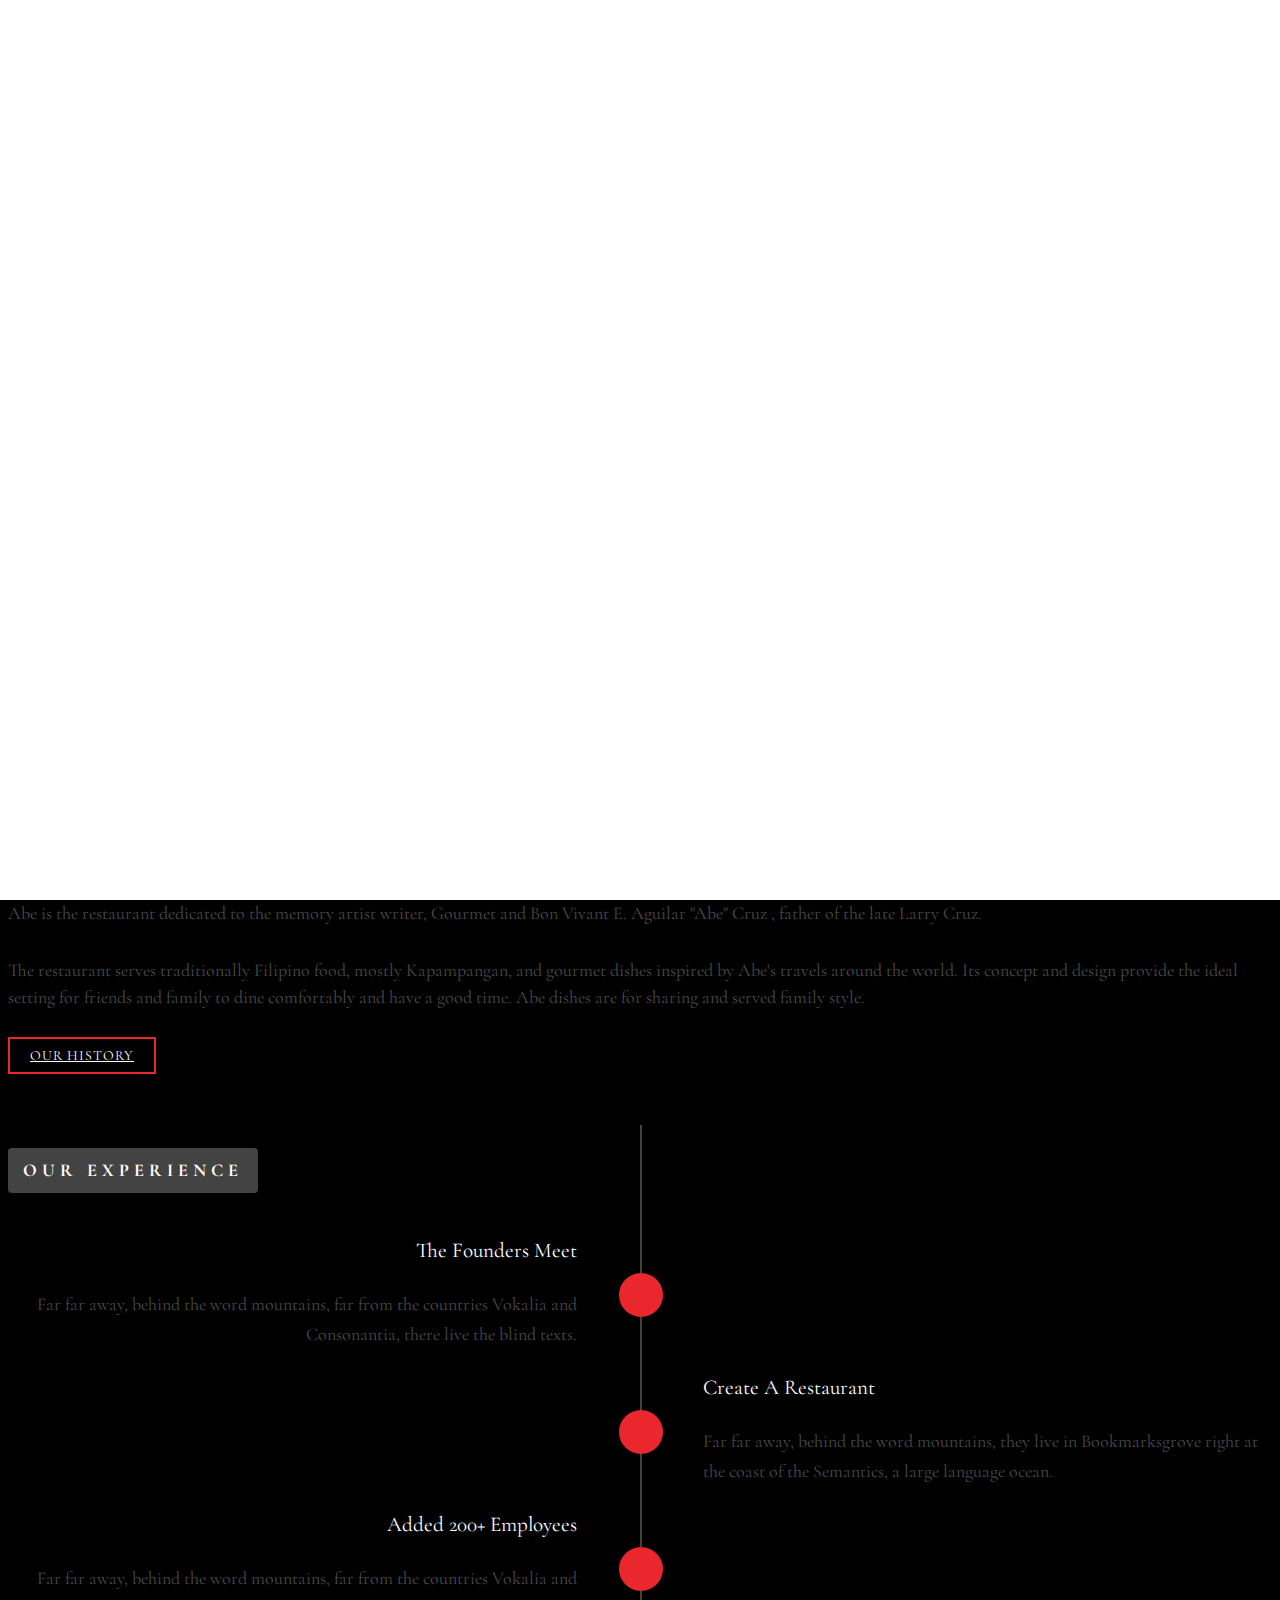
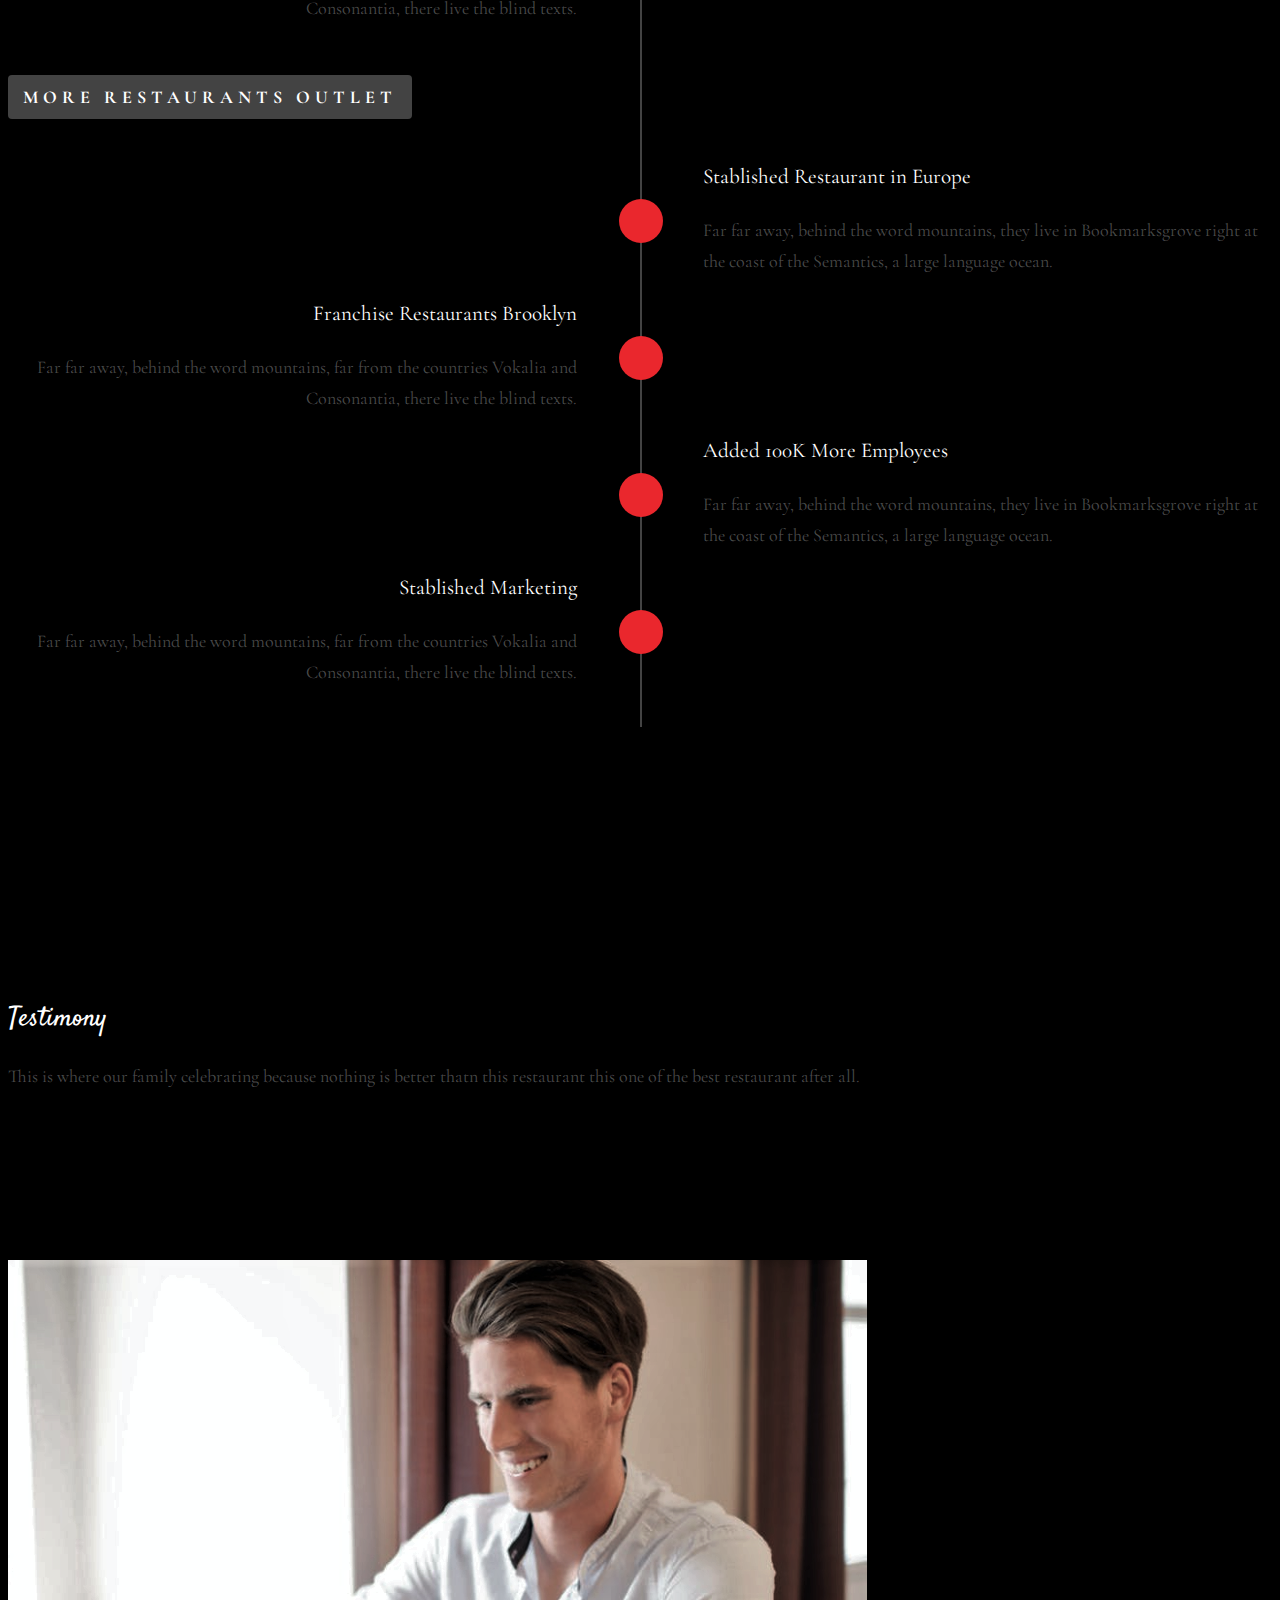
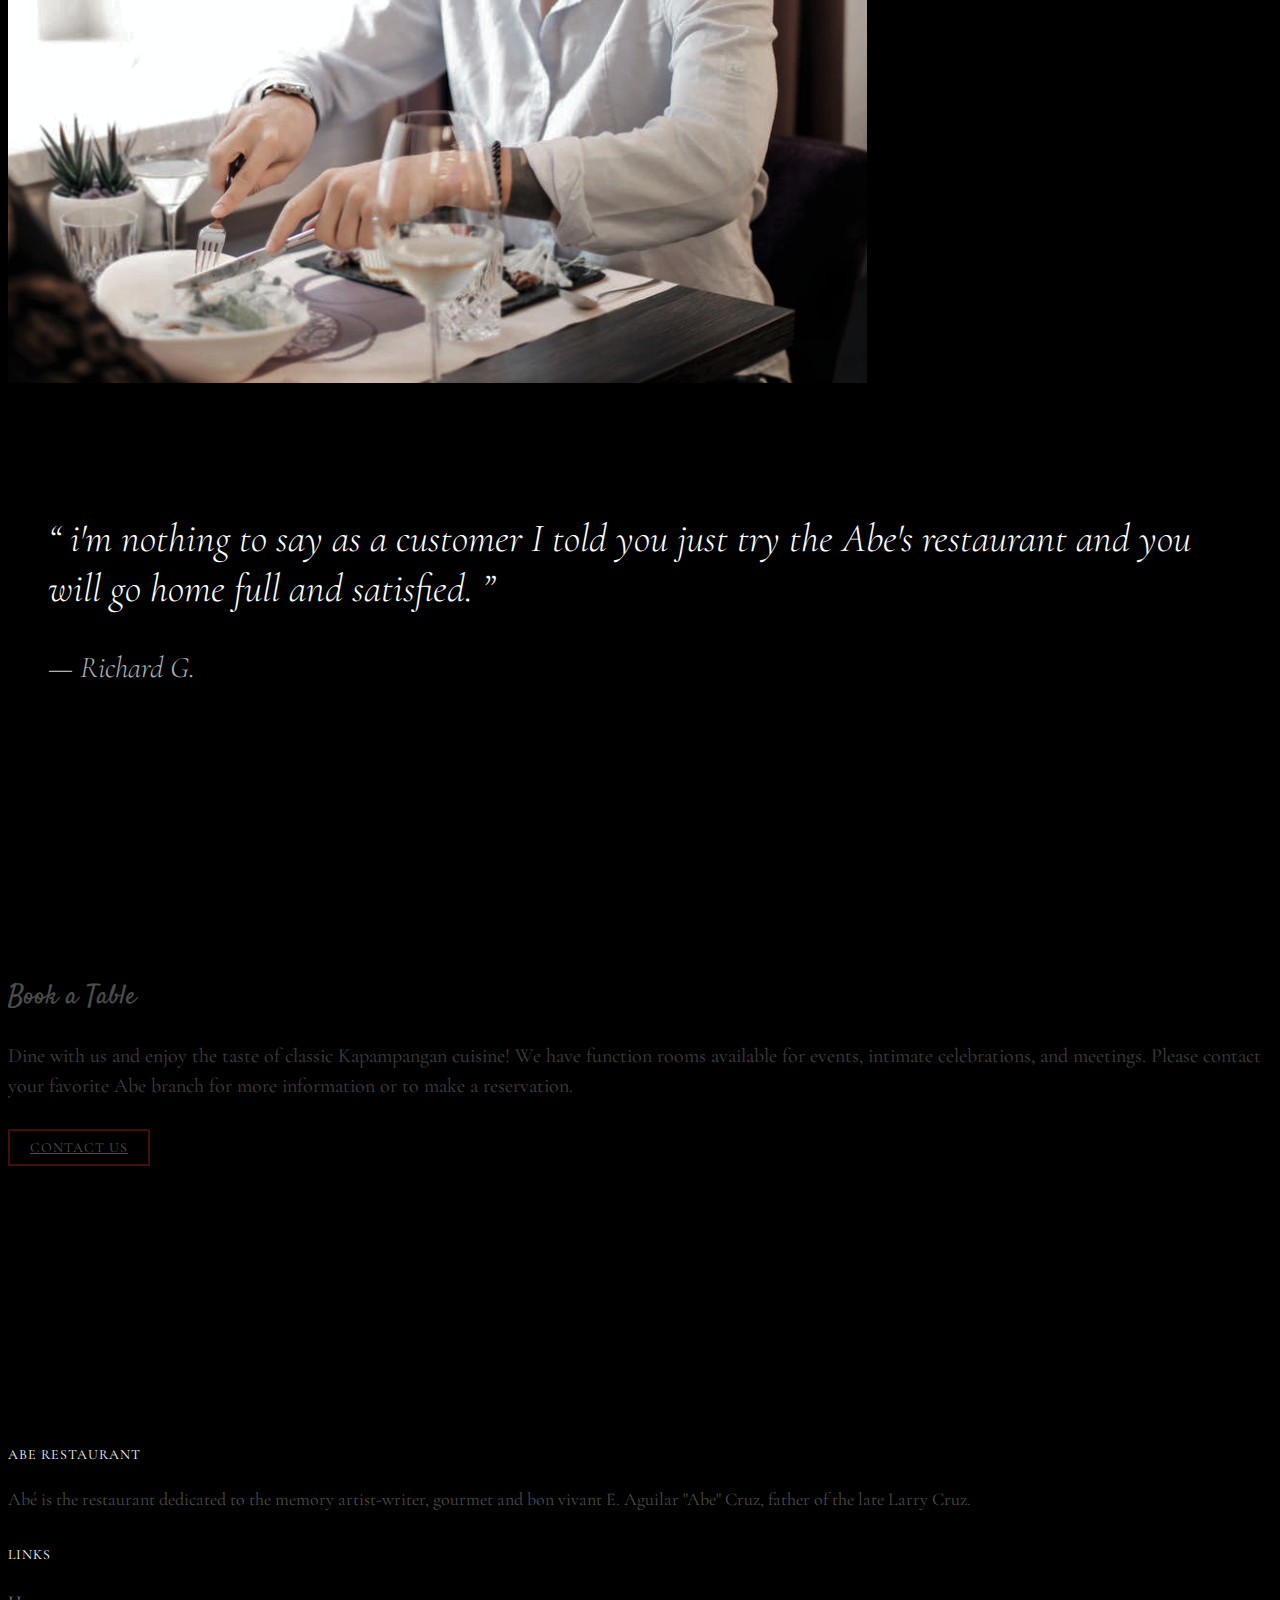
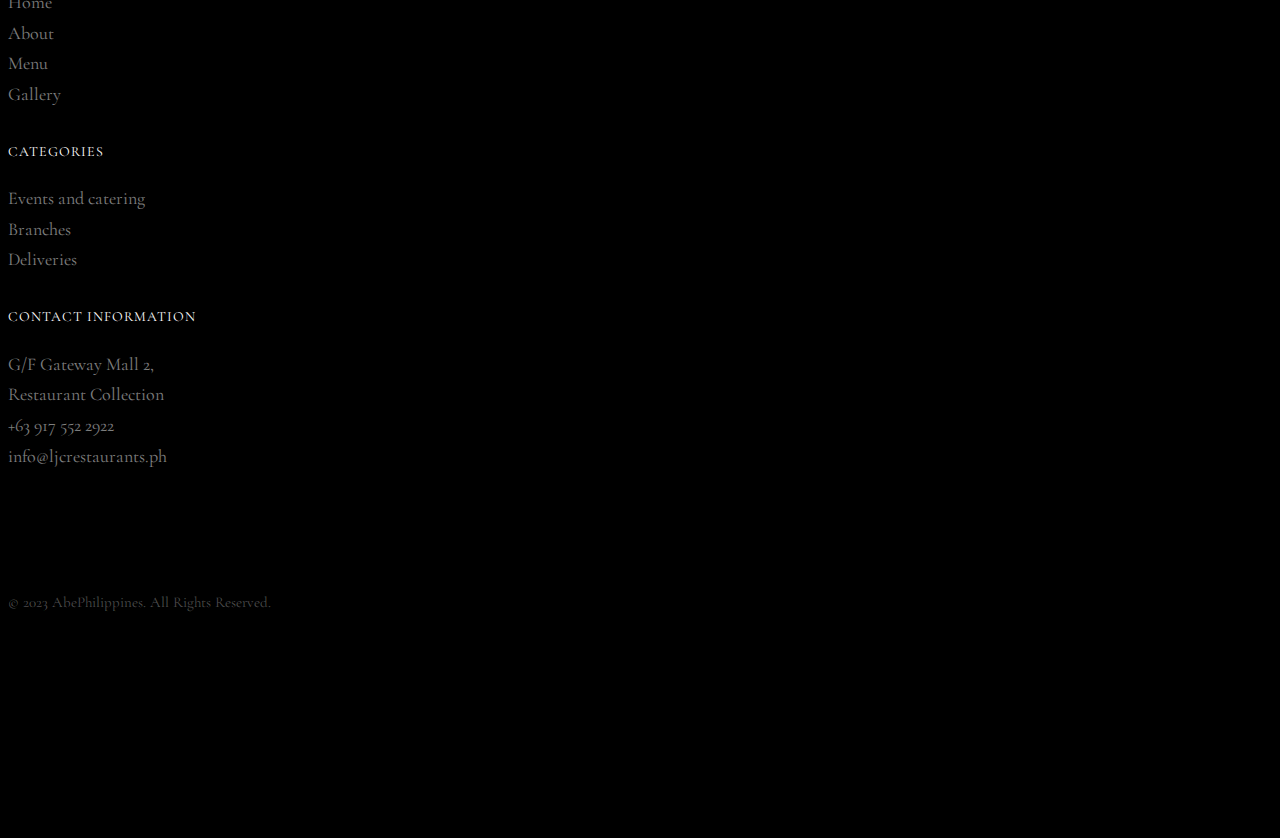
==== about.html @ 950cc4b6 "Add files via upload" ====
<!DOCTYPE HTML>
<html>
	<head>
	<meta charset="utf-8">
	<meta http-equiv="X-UA-Compatible" content="IE=edge">
	<title>Abe Restaurant &mdash; Free Website Template, Free HTML5 Template by freehtml5.co</title>
	<meta name="viewport" content="width=device-width, initial-scale=1">
	<meta name="description" content="Free HTML5 Website Template by freehtml5.co" />
	<meta name="keywords" content="free website templates, free html5, free template, free bootstrap, free website template, html5, css3, mobile first, responsive" />
	<meta name="author" content="freehtml5.co" />

	<!-- 
	//////////////////////////////////////////////////////

	FREE HTML5 TEMPLATE 
	DESIGNED & DEVELOPED by FreeHTML5.co
		
	Website: 		http://freehtml5.co/
	Email: 			info@freehtml5.co
	Twitter: 		http://twitter.com/fh5co
	Facebook: 		https://www.facebook.com/fh5co

	//////////////////////////////////////////////////////
	 -->

  	<!-- Facebook and Twitter integration -->
	<meta property="og:title" content=""/>
	<meta property="og:image" content=""/>
	<meta property="og:url" content=""/>
	<meta property="og:site_name" content=""/>
	<meta property="og:description" content=""/>
	<meta name="twitter:title" content="" />
	<meta name="twitter:image" content="" />
	<meta name="twitter:url" content="" />
	<meta name="twitter:card" content="" />

	<link href="https://fonts.googleapis.com/css?family=Cormorant+Garamond:300,300i,400,400i,500,600i,700" rel="stylesheet">
	<link href="https://fonts.googleapis.com/css?family=Satisfy" rel="stylesheet">
	
	<!-- Animate.css -->
	<link rel="stylesheet" href="css/animate.css">
	<!-- Icomoon Icon Fonts-->
	<link rel="stylesheet" href="css/icomoon.css">
	<!-- Bootstrap  -->
	<link rel="stylesheet" href="css/bootstrap.css">
	<!-- Flexslider  -->
	<link rel="stylesheet" href="css/flexslider.css">

	<!-- Theme style  -->
	<link rel="stylesheet" href="css/style.css">

	<!-- Modernizr JS -->
	<script src="js/modernizr-2.6.2.min.js"></script>
	<!-- FOR IE9 below -->
	<!--[if lt IE 9]>
	<script src="js/respond.min.js"></script>
	<![endif]-->

	</head>
	<body>
		
	<div class="fh5co-loader"></div>
	
	<div id="page">
	<nav class="fh5co-nav" role="navigation">
		<!-- <div class="top-menu"> -->
			<div class="container">
				<div class="row">
					<div class="col-xs-12 text-center logo-wrap">
						<div class="logo-wrapper">
							<img class="logo" src="images/logo.jpg">
						</div>
						<div id="fh5co-logo"><a href="index.html">Abe Restaurant</a></div>
					</div>
					<div class="col-xs-12 text-center menu-1 menu-wrap">
						<ul>
							<li><a href="index.html">Home</a></li>
							<li><a href="menu.html">Menu</a></li>
							<li class="has-dropdown">
								<a href="gallery.html">Gallery</a>
								<ul class="dropdown">
									<li><a href="#">Events</a></li>
									<li><a href="#">Food</a></li>
									<li><a href="#">Coffees</a></li>
								</ul>
							</li>
							<li><a href="reservation.html">Reservation</a></li>
							<li class="active"><a href="about.html">About</a></li>
							<li><a href="contact.html">Contact</a></li>
						</ul>
					</div>
				</div>
				
			</div>
		<!-- </div> -->
	</nav>

	<header id="fh5co-header" class="fh5co-cover js-fullheight" role="banner" style="background-image: url(images/heroimg_1.jpg);" data-stellar-background-ratio="0.5">
		<div class="overlay"></div>
		<div class="container">
			<div class="row">
				<div class="col-md-12 text-center">
					<div class="display-t js-fullheight">
						<div class="display-tc js-fullheight animate-box" data-animate-effect="fadeIn">
							<h1>About <em>our</em> Restaurant</h1>
							<h2>Filipino - Family - Style Restaurant</a></h2>
						</div>
					</div>
				</div>
			</div>
		</div>
	</header>

	<div id="fh5co-about" class="fh5co-section">
		<div class="container">
			<div class="row">
				<div class="col-md-6 col-md-pull-4 img-wrap animate-box" data-animate-effect="fadeInLeft">
					<img src="images/hero_1.jpeg" alt="Free Restaurant Bootstrap Website Template by FreeHTML5.co">
				</div>
				<div class="col-md-5 col-md-push-1 animate-box">
					<div class="section-heading">
						<h2>The Restaurant</h2>
						<p>Abe is the restaurant dedicated to the memory artist writer, Gourmet and Bon Vivant E. Aguilar "Abe" Cruz , father of the late Larry Cruz.</p>
						<p>The restaurant serves traditionally Filipino food, mostly Kapampangan, and gourmet dishes inspired by Abe's travels around the world. Its concept and design provide the ideal setting for friends and family to dine comfortably and have a good time. Abe dishes are for sharing and served family style.</p>
						<p><a href="#" class="btn btn-primary btn-outline">Our History</a></p>
					</div>
				</div>
			</div>
		</div>
	</div>

	<div id="fh5co-timeline">
		<div class="container">
			<div class="row">
				<div class="col-md-12 col-md-offset-0">
					<ul class="timeline animate-box">
						<li class="timeline-heading text-center animate-box">
							<div><h3>Our Experience</h3></div>
						</li>
						<li class="animate-box timeline-unverted">
							<div class="timeline-badge"><i class="icon-genius"></i></div>
							<div class="timeline-panel">
								<div class="timeline-heading">
									<h3 class="timeline-title">The Founders Meet</h3>
								
								</div>
								<div class="timeline-body">
									<p>Far far away, behind the word mountains, far from the countries Vokalia and Consonantia, there live the blind texts.</p>
								</div>
							</div>
						</li>
						<li class="timeline-inverted animate-box">
							<div class="timeline-badge"><i class="icon-genius"></i></div>
							<div class="timeline-panel">
								<div class="timeline-heading">
									<h3 class="timeline-title">Create A Restaurant</h3>
								</div>
								<div class="timeline-body">
									<p>Far far away, behind the word mountains, they live in Bookmarksgrove right at the coast of the Semantics, a large language ocean.</p>
								</div>
							</div>
						</li>
						<li class="animate-box timeline-unverted">
							<div class="timeline-badge"><i class="icon-genius"></i></div>
							<div class="timeline-panel">
								<div class="timeline-heading">
									<h3 class="timeline-title">Added 200+ Employees</h3>
								</div>
								<div class="timeline-body">
									<p>Far far away, behind the word mountains, far from the countries Vokalia and Consonantia, there live the blind texts.</p>
								</div>
							</div>
						</li>

						<br>
						<li class="timeline-heading text-center animate-box">
							<div><h3>More Restaurants Outlet</h3></div>
						</li>
						<li class="timeline-inverted animate-box">
							<div class="timeline-badge"><i class="icon-genius"></i></div>
							<div class="timeline-panel">
								<div class="timeline-heading">
									<h3 class="timeline-title">Stablished Restaurant in Europe</h3>
								</div>
								<div class="timeline-body">
									<p>Far far away, behind the word mountains, they live in Bookmarksgrove right at the coast of the Semantics, a large language ocean.</p>
								</div>
							</div>
						</li>
						<li class="animate-box timeline-unverted">
							<div class="timeline-badge"><i class="icon-genius"></i></div>
							<div class="timeline-panel">
								<div class="timeline-heading">
									<h3 class="timeline-title">Franchise Restaurants Brooklyn</h3>
								</div>
								<div class="timeline-body">
									<p>Far far away, behind the word mountains, far from the countries Vokalia and Consonantia, there live the blind texts.</p>
								</div>
							</div>
						</li>
						<li class="timeline-inverted animate-box">
							<div class="timeline-badge"><i class="icon-genius"></i></div>
							<div class="timeline-panel">
								<div class="timeline-heading">
									<h3 class="timeline-title">Added 100K More Employees</h3>
								</div>
								<div class="timeline-body">
									<p>Far far away, behind the word mountains, they live in Bookmarksgrove right at the coast of the Semantics, a large language ocean.</p>
								</div>
							</div>
						</li>
						<li class="animate-box timeline-unverted">
							<div class="timeline-badge"><i class="icon-genius"></i></div>
							<div class="timeline-panel">
								<div class="timeline-heading">
									<h3 class="timeline-title">Stablished Marketing</h3>
								</div>
								<div class="timeline-body">
									<p>Far far away, behind the word mountains, far from the countries Vokalia and Consonantia, there live the blind texts.</p>
								</div>
							</div>
						</li>
			    	</ul>
				</div>
			</div>
		</div>
	</div>

<div id="fh5co-featured-testimony" class="fh5co-section">
		<div class="container">
			<div class="row">
				<div class="col-md-12 fh5co-heading">
					<h2>Testimony</h2>
					<div class="row">
						<div class="col-md-6">
							<p>This is where our family celebrating because nothing is better thatn this restaurant this one of the best restaurant after all.</p>
						</div>
					</div>
				</div>

				<div class="col-md-5 animate-box img-to-responsive">
					<img src="images/05555.png" alt="">
			</div>
			<div class="col-md-7 animate-box">
				<blockquote>
					<p>&ldquo; i'm nothing to say as a customer I told you just try the Abe's restaurant and you will go home full and satisfied. &rdquo;</p>
					<p class="author"><cite>&mdash; Richard G.</cite></p>
				</blockquote>
				</div>
			</div>
		</div>
	</div>

	
	<div id="fh5co-started" class="fh5co-section animate-box" style="background-image: url(images/abedining_room.jpg);" data-stellar-background-ratio="0.5">
		<div class="overlay"></div>
		<div class="container">
			<div class="row animate-box">
				<div class="col-md-8 col-md-offset-2 text-center fh5co-heading">
					<h2>Book a Table</h2>
					<p>Dine with us and enjoy the taste of classic Kapampangan cuisine! We have function rooms available for events, intimate celebrations, and meetings. Please contact your favorite Abe branch for more information or to make a reservation.</p>
					<p><a href="mailto:info@yourdomainname.com" class="btn btn-primary btn-outline">Contact Us</a></p>
				</div>
			</div>
		</div>
	</div>

	<footer id="fh5co-footer" role="contentinfo" class="fh5co-section">
		<div class="container">
			<div class="row row-pb-md">
				<div class="col-md-4 fh5co-widget">
					<h4>Abe Restaurant</h4>
					<p>Abé is the restaurant dedicated to the memory artist-writer, gourmet and bon vivant E. Aguilar "Abe" Cruz, father of the late Larry Cruz.</p>
				</div>
				<div class="col-md-2 col-md-push-1 fh5co-widget">
					<h4>Links</h4>
					<ul class="fh5co-footer-links">
						<li><a href="#">Home</a></li>
						<li><a href="#">About</a></li>
						<li><a href="#">Menu</a></li>
						<li><a href="#">Gallery</a></li>
					</ul>
				</div>
				<div class="col-md-2 col-md-push-1 fh5co-widget">
					<h4>Categories</h4>
					<ul class="fh5co-footer-links">
						<li><a href="#">Events and catering</a></li>
						<li><a href="#">Branches</a></li>
						<li><a href="#">Deliveries</a></li>
					</ul>
				</div>

		

				<div class="col-md-4 col-md-push-1 fh5co-widget">
					<h4>Contact Information</h4>
					<ul class="fh5co-footer-links">
						<li>G/F Gateway Mall 2, <br> Restaurant Collection</li>
						<li><a href="tel://0917 552 2922">+63 917 552 2922</a></li>
						<li><a href="mailto:info@ljcrestaurants.ph">info@ljcrestaurants.ph</a></li>
					</ul>
				</div>

			</div>

			<div class="row copyright">
				<div class="col-md-12 text-center">
					<p>
						<small class="block">&copy; 2023 AbePhilippines. All Rights Reserved.</small> 
					</p>
					<p>
						<ul class="fh5co-social-icons">
							<li><a href="https://www.facebook.com/AbePhilippines"><i class="icon-facebook2"></i></a></li>
						</ul>
					</p>
				</div>
			</div>

		</div>
	</footer>
	</div>

	<div class="gototop js-top">
		<a href="#" class="js-gotop"><i class="icon-arrow-up22"></i></a>
	</div>
	
	<!-- jQuery -->
	<script src="js/jquery.min.js"></script>
	<!-- jQuery Easing -->
	<script src="js/jquery.easing.1.3.js"></script>
	<!-- Bootstrap -->
	<script src="js/bootstrap.min.js"></script>
	<!-- Waypoints -->
	<script src="js/jquery.waypoints.min.js"></script>
	<!-- Waypoints -->
	<script src="js/jquery.stellar.min.js"></script>
	<!-- Flexslider -->
	<script src="js/jquery.flexslider-min.js"></script>
	<!-- Main -->
	<script src="js/main.js"></script>

	</body>
</html>
---- css/style.css ----
@font-face {
  font-family: 'icomoon';
  src: url("../fonts/icomoon/icomoon.eot?srf3rx");
  src: url("../fonts/icomoon/icomoon.eot?srf3rx#iefix") format("embedded-opentype"), url("../fonts/icomoon/icomoon.ttf?srf3rx") format("truetype"), url("../fonts/icomoon/icomoon.woff?srf3rx") format("woff"), url("../fonts/icomoon/icomoon.svg?srf3rx#icomoon") format("svg");
  font-weight: normal;
  font-style: normal;
}
/* =======================================================
*
* 	Template Style 
*
* ======================================================= */
body {
  font-family: "Cormorant Garamond", Georgia, serif;
  font-weight: 400;
  font-size: 18px;
  line-height: 1.7;
  color: rgba(255, 255, 255, 0.3);
  background: #000 url(../images/broken_noise.png) repeat;
}
@media (-webkit-min-device-pixel-ratio: 2), (min-resolution: 192dpi) {
  body {
    background: #000 url(../images/broken_noise.png) repeat;
  }
}

#page {
  position: relative;
  overflow-x: hidden;
  width: 100%;
  height: 100%;
  -webkit-transition: 0.5s;
  -o-transition: 0.5s;
  transition: 0.5s;
}
.offcanvas #page {
  overflow: hidden;
  position: absolute;
}
.offcanvas #page:after {
  -webkit-transition: 2s;
  -o-transition: 2s;
  transition: 2s;
  position: absolute;
  top: 0;
  right: 0;
  bottom: 0;
  left: 0;
  z-index: 101;
  background: rgba(0, 0, 0, 0.7);
  content: "";
}

a {
  color: #ea272d;
  -webkit-transition: 0.5s;
  -o-transition: 0.5s;
  transition: 0.5s;
}
a:hover, a:active, a:focus {
  color: #ea272d;
  outline: none;
  text-decoration: none;
}

p {
  margin-bottom: 30px;
  font-style: 18px;
}

h1, h2, h3, h4, h5, h6, figure {
  color: #000;
  font-family: "Cormorant Garamond", Georgia, serif;
  font-weight: 400;
  margin: 0 0 20px 0;
}

::-webkit-selection {
  color: #fff;
  background: #ea272d;
}

::-moz-selection {
  color: #fff;
  background: #ea272d;
}

::selection {
  color: #fff;
  background: #ea272d;
}

.fh5co-nav {
  position: fixed;
  width: 100%;
  left: 0;
  right: 0;
  background: transparent;
  z-index: 1001;
  top: 0;
  padding: 14px 0;
  -webkit-transition: 0.3s;
  -o-transition: 0.3s;
  transition: 0.3s;
}
@media screen and (max-width: 480px) {
  .fh5co-nav {
    position: absolute;
  }
}
.fh5co-nav.scrolled {
  background: #000 url(../images/broken_noise.png) repeat;
  top: -82px;
}
@media (-webkit-min-device-pixel-ratio: 2), (min-resolution: 192dpi) {
  .fh5co-nav.scrolled {
    background: #000 url(../images/broken_noise.png) repeat;
  }
}
@media screen and (max-width: 480px) {
  .fh5co-nav.scrolled {
    background: transparent;
  }
}
.fh5co-nav #fh5co-logo {
  font-size: 32px;
  margin: 0;
  padding: 0;
  font-weight: 700;
  font-family: "Cormorant Garamond", Georgia, serif;
  color: #fff !important;
}
.scrolled .fh5co-nav #fh5co-logo {
  color: #000 !important;
}
.fh5co-nav #fh5co-logo a {
  font-size: 42px;
  color: #fff !important;
}
.scrolled .fh5co-nav #fh5co-logo a {
  color: #000 !important;
}
.fh5co-nav #fh5co-logo a span {
  color: #ea272d;
}
@media screen and (max-width: 768px) {
  .fh5co-nav .menu-1 {
    display: none;
  }
}
.fh5co-nav ul {
  padding: 0;
  margin: 5px 0 0 0;
}
.fh5co-nav ul li {
  padding: 0;
  margin: 0;
  list-style: none;
  display: inline;
}
.fh5co-nav ul li > a {
  text-transform: uppercase;
  letter-spacing: 1px;
  font-size: 14px;
}
.fh5co-nav ul li a {
  padding: 30px 15px;
  color: rgba(255, 255, 255, 0.7);
  -webkit-transition: 0.5s;
  -o-transition: 0.5s;
  transition: 0.5s;
}
.scrolled .fh5co-nav ul li a {
  color: rgba(0, 0, 0, 0.7);
}
.fh5co-nav ul li a:hover, .fh5co-nav ul li a:focus, .fh5co-nav ul li a:active {
  color: white;
}
.scrolled .fh5co-nav ul li a:hover, .scrolled .fh5co-nav ul li a:focus, .scrolled .fh5co-nav ul li a:active {
  color: black;
}
.fh5co-nav ul li.has-dropdown {
  position: relative;
}
.fh5co-nav ul li.has-dropdown .dropdown {
  width: 140px;
  -webkit-box-shadow: 0px 14px 16px -9px rgba(0, 0, 0, 0.75);
  -moz-box-shadow: 0px 14px 16px -9px rgba(0, 0, 0, 0.75);
  box-shadow: 0px 14px 16px -9px rgba(0, 0, 0, 0.75);
  z-index: 1002;
  visibility: hidden;
  opacity: 0;
  position: absolute;
  top: 40px;
  left: 0;
  text-align: left;
  background: #ea272d;
  padding: 20px;
  -webkit-border-radius: 4px;
  -moz-border-radius: 4px;
  -ms-border-radius: 4px;
  border-radius: 4px;
  -webkit-transition: 0s;
  -o-transition: 0s;
  transition: 0s;
}
.fh5co-nav ul li.has-dropdown .dropdown:before {
  bottom: 100%;
  left: 40px;
  border: solid transparent;
  content: " ";
  height: 0;
  width: 0;
  position: absolute;
  pointer-events: none;
  border-bottom-color: #ea272d;
  border-width: 8px;
  margin-left: -8px;
}
.fh5co-nav ul li.has-dropdown .dropdown li {
  display: block;
  margin-bottom: 7px;
}
.fh5co-nav ul li.has-dropdown .dropdown li:last-child {
  margin-bottom: 0;
}
.fh5co-nav ul li.has-dropdown .dropdown li a {
  font-size: 17px;
  padding: 2px 0;
  display: block;
  color: white;
  line-height: 1.2;
  text-transform: none;
  letter-spacing: 0;
}
.fh5co-nav ul li.has-dropdown .dropdown li a:hover {
  color: #fff;
}
.fh5co-nav ul li.has-dropdown:hover a, .fh5co-nav ul li.has-dropdown:focus a {
  color: #fff;
}
.scrolled .fh5co-nav ul li.has-dropdown:hover a, .scrolled .fh5co-nav ul li.has-dropdown:focus a {
  color: rgba(0, 0, 0, 0.7);
}
.fh5co-nav ul li.active > a {
  color: #fff;
  position: relative;
}
.scrolled .fh5co-nav ul li.active > a {
  color: rgba(0, 0, 0, 0.7);
}
.fh5co-nav ul li.active > a:after {
  position: absolute;
  bottom: 25px;
  left: 0;
  right: 0;
  content: '';
  width: 30px;
  height: 2px;
  background: #ea272d;
  margin: 0 auto;
}

#fh5co-counter,
.fh5co-bg,
#fh5co-gallery .fh5co-bg-img,
#fh5co-gallery .fh5co-gallery_big,
.product {
  background-size: cover;
  background-position: center center;
  background-repeat: no-repeat;
  position: relative;
}

#fh5co-header {
  background-size: cover;
  background-repeat: no-repeat;
  background-attachment: fixed;
  position: relative;
}
@media screen and (max-width: 768px) {
  #fh5co-header {
    background-position: center center;
    background-attachment: scroll;
  }
}
#fh5co-header .overlay {
  z-index: 0;
  position: absolute;
  bottom: 0;
  top: 0;
  left: 0;
  right: 0;
  background: rgba(0, 0, 0, 0.5);
}

@media screen and (max-width: 768px) {
  #fh5co-header,
  .fh5co-cover {
    padding: 3em 0;
  }
}
#fh5co-header .display-t,
.fh5co-cover .display-t {
  display: table;
  width: 100%;
}
@media screen and (max-width: 768px) {
  #fh5co-header .display-t,
  .fh5co-cover .display-t {
    padding: 3em 0;
  }
}
#fh5co-header .display-tc,
.fh5co-cover .display-tc {
  display: table-cell !important;
  vertical-align: middle;
  width: 100%;
}
@media screen and (max-width: 768px) {
  #fh5co-header .display-tc,
  .fh5co-cover .display-tc {
    padding: 3em 0;
  }
}
#fh5co-header .display-tc h1, #fh5co-header .display-tc h2,
.fh5co-cover .display-tc h1,
.fh5co-cover .display-tc h2 {
  margin: 0;
  padding: 0;
  color: white;
}
#fh5co-header .display-tc h1,
.fh5co-cover .display-tc h1 {
  margin-bottom: 0px;
  font-size: 74px;
  font-size: 80px;
  font-weight: 700;
}
@media screen and (max-width: 768px) {
  #fh5co-header .display-tc h1,
  .fh5co-cover .display-tc h1 {
    font-size: 42px;
    line-height: 50px;
  }
}
#fh5co-header .display-tc h1 em,
.fh5co-cover .display-tc h1 em {
  font-style: italic;
  font-weight: 600;
}
#fh5co-header .display-tc h2,
.fh5co-cover .display-tc h2 {
  font-size: 30px;
  line-height: 1.5;
  margin-bottom: 30px;
  font-style: italic;
}
#fh5co-header .display-tc h2 a,
.fh5co-cover .display-tc h2 a {
  display: -moz-inline-stack;
  display: inline-block;
  zoom: 1;
  *display: inline;
  color: #fff;
  position: relative;
}
#fh5co-header .display-tc h2 a:before,
.fh5co-cover .display-tc h2 a:before {
  background: #ea272d;
  content: "";
  position: absolute;
  bottom: 0;
  height: 2px;
  width: 100%;
}
#fh5co-header .display-tc .btn,
.fh5co-cover .display-tc .btn {
  padding: 10px 30px;
  color: #fff;
  border: none !important;
  font-size: 18px;
}
@media screen and (max-width: 768px) {
  #fh5co-header .display-tc .btn,
  .fh5co-cover .display-tc .btn {
    width: 80%;
    margin: 0 auto;
  }
}
#fh5co-header .display-tc .btn.btn-learn,
.fh5co-cover .display-tc .btn.btn-learn {
  background: #fee856;
  border: none;
  color: #000 !important;
}
#fh5co-header .display-tc .btn.btn-learn:hover, #fh5co-header .display-tc .btn.btn-learn:focus,
.fh5co-cover .display-tc .btn.btn-learn:hover,
.fh5co-cover .display-tc .btn.btn-learn:focus {
  background: rgba(254, 232, 86, 0.9) !important;
  color: #000 !important;
}
#fh5co-header .display-tc .btn:hover, #fh5co-header .display-tc .btn:focus,
.fh5co-cover .display-tc .btn:hover,
.fh5co-cover .display-tc .btn:focus {
  color: #fff !important;
}
#fh5co-header .display-tc .btn.btn-demo,
.fh5co-cover .display-tc .btn.btn-demo {
  background: #ea272d;
  border: none;
}
#fh5co-header .display-tc .btn.btn-demo:hover, #fh5co-header .display-tc .btn.btn-demo:focus,
.fh5co-cover .display-tc .btn.btn-demo:hover,
.fh5co-cover .display-tc .btn.btn-demo:focus {
  background: rgba(234, 39, 45, 0.9) !important;
  color: #fff !important;
}
#fh5co-header .display-tc .btn:hover,
.fh5co-cover .display-tc .btn:hover {
  background: #ea272d !important;
  -webkit-box-shadow: 0px 14px 30px -15px rgba(0, 0, 0, 0.75) !important;
  -moz-box-shadow: 0px 14px 30px -15px rgba(0, 0, 0, 0.75) !important;
  box-shadow: 0px 14px 30px -15px rgba(0, 0, 0, 0.75) !important;
}
#fh5co-header .display-tc .form-inline .form-group,
.fh5co-cover .display-tc .form-inline .form-group {
  width: 100% !important;
  margin-bottom: 10px;
}
#fh5co-header .display-tc .form-inline .form-group .form-control,
.fh5co-cover .display-tc .form-inline .form-group .form-control {
  width: 100%;
  background: #fff;
  border: none;
}

.fh5co-section {
  padding: 7em 0;
}
@media screen and (max-width: 480px) {
  .fh5co-section {
    padding: 3em 0;
  }
}
.fh5co-section p {
  color: rgba(255, 255, 255, 0.3);
  font-size: 18px;
  line-height: 1.5;
}

.section-heading {
  width: 100%;
  float: left;
  margin-bottom: 50px;
}
.section-heading h2 {
  font-style: 40px;
  color: #fff;
  font-family: "Satisfy", cursive;
}

#fh5co-about .img-wrap img {
  margin-bottom: 30px;
}
@media screen and (max-width: 992px) {
  #fh5co-about .img-wrap img {
    max-width: 100%;
  }
}

#fh5co-featured-menu .fh5co-heading, #fh5co-gallery .fh5co-heading, #fh5co-reservation-form .fh5co-heading {
  margin-bottom: 170px;
}
@media screen and (max-width: 768px) {
  #fh5co-featured-menu .fh5co-heading, #fh5co-gallery .fh5co-heading, #fh5co-reservation-form .fh5co-heading {
    margin-bottom: 50px;
  }
}
#fh5co-featured-menu .fh5co-heading h2, #fh5co-gallery .fh5co-heading h2, #fh5co-reservation-form .fh5co-heading h2 {
  color: #fff;
  font-family: "Satisfy", cursive;
}
#fh5co-featured-menu .fh5co-item-wrap, #fh5co-gallery .fh5co-item-wrap, #fh5co-reservation-form .fh5co-item-wrap {
  padding-left: 20px;
  padding-right: 20px;
}
#fh5co-featured-menu .fh5co-item, #fh5co-gallery .fh5co-item, #fh5co-reservation-form .fh5co-item {
  float: left;
  width: 100%;
  backround: #fff;
}
#fh5co-featured-menu .fh5co-item.margin_top, #fh5co-gallery .fh5co-item.margin_top, #fh5co-reservation-form .fh5co-item.margin_top {
  margin-top: 75px;
}
@media screen and (max-width: 480px) {
  #fh5co-featured-menu .fh5co-item.margin_top, #fh5co-gallery .fh5co-item.margin_top, #fh5co-reservation-form .fh5co-item.margin_top {
    margin-top: 0;
  }
}
#fh5co-featured-menu .fh5co-item h3, #fh5co-gallery .fh5co-item h3, #fh5co-reservation-form .fh5co-item h3 {
  margin-bottom: 0px;
  color: #fff;
}
#fh5co-featured-menu .fh5co-item .fh5co-price, #fh5co-gallery .fh5co-item .fh5co-price, #fh5co-reservation-form .fh5co-item .fh5co-price {
  font-style: 20px;
  color: #fee856;
  margin-bottom: 20px;
  font-size: 30px;
  display: block;
}
#fh5co-featured-menu .fh5co-item img, #fh5co-gallery .fh5co-item img, #fh5co-reservation-form .fh5co-item img {
  margin-bottom: 30px;
}

#fh5co-gallery .fh5co-gallery_item {
  padding-left: 10px;
  padding-right: 10px;
  overflow: hidden;
}
#fh5co-gallery .fh5co-bg-img, #fh5co-gallery .fh5co-gallery_big {
  float: left;
  margin-bottom: 20px;
  background-size: cover;
  cursor: zoom-in;
}
#fh5co-gallery .fh5co-bg-img {
  height: 200px;
}
#fh5co-gallery .fh5co-gallery_big {
  height: 420px;
}
@media screen and (max-width: 768px) {
  #fh5co-gallery .fh5co-gallery_big {
    height: 200px;
  }
}

#form-wrap {
  border: 4px solid rgba(255, 255, 255, 0.04);
  padding: 30px;
}
#form-wrap .form-group:last-child {
  margin-bottom: 0 !important;
}

#fh5co-featured-testimony {
  border: none !important;
}
#fh5co-featured-testimony .fh5co-heading {
  margin-bottom: 170px;
}
@media screen and (max-width: 768px) {
  #fh5co-featured-testimony .fh5co-heading {
    margin-bottom: 50px;
  }
}
#fh5co-featured-testimony .fh5co-heading h2 {
  color: #fff;
  font-family: "Satisfy", cursive;
}
#fh5co-featured-testimony .img-to-responsive img {
  margin-bottom: 20px;
}
@media screen and (max-width: 768px) {
  #fh5co-featured-testimony .img-to-responsive img {
    max-width: 100%;
  }
}
#fh5co-featured-testimony blockquote {
  border: none;
  position: relative;
  margin-top: 100px;
}
@media screen and (max-width: 992px) {
  #fh5co-featured-testimony blockquote {
    margin-top: 0;
  }
}
#fh5co-featured-testimony blockquote p {
  font-size: 40px;
  line-height: 50px;
  font-style: italic;
  font-weight: 300;
  color: #fff;
}
@media screen and (max-width: 992px) {
  #fh5co-featured-testimony blockquote p {
    font-size: 30px;
    line-height: 40px;
  }
}
#fh5co-featured-testimony blockquote .author {
  color: rgba(255, 255, 255, 0.7);
  font-size: 30px;
}
@media screen and (max-width: 992px) {
  #fh5co-featured-testimony blockquote .author {
    color: rgba(255, 255, 255, 0.3);
  }
}

#fh5co-slider .fh5co-heading h2 {
  font-family: "Satisfy", cursive;
  color: #fff;
}

#fh5co-slider-wrwap {
  height: 500px !important;
  background: url(../images/loader.gif) no-repeat center center;
}
#fh5co-slider-wrwap .btn {
  font-size: 24px;
}
#fh5co-slider-wrwap .btn.btn-primary {
  padding: 14px 30px !important;
}
#fh5co-slider-wrwap .flexslider {
  border: none;
  z-index: 1;
  margin-bottom: 0;
}
#fh5co-slider-wrwap .flexslider .slides {
  position: relative;
}
#fh5co-slider-wrwap .flexslider .slides li {
  background-repeat: no-repeat;
  background-size: cover;
  background-position: top center;
  height: 600px !important;
  position: relative;
}
#fh5co-slider-wrwap .flexslider .flex-control-nav {
  top: -30px !important;
  z-index: 1000;
  right: 0;
  float: right;
  width: auto;
}
#fh5co-slider-wrwap .flexslider .flex-control-nav li {
  margin-bottom: 10px;
}
#fh5co-slider-wrwap .flexslider .flex-control-nav li a {
  background: #ea272d;
  box-shadow: none;
  width: 12px;
  height: 12px;
  cursor: pointer;
  border: 2px solid transparent;
}
#fh5co-slider-wrwap .flexslider .flex-control-nav li a.flex-active {
  cursor: pointer;
  background: transparent;
  border: 2px solid #fff;
}
#fh5co-slider-wrwap .flexslider .flex-direction-nav {
  display: none;
}
#fh5co-slider-wrwap .flexslider .slider-text-bg {
  margin-left: -150px;
}
@media screen and (max-width: 992px) {
  #fh5co-slider-wrwap .flexslider .slider-text-bg {
    margin-left: 0px;
  }
}
#fh5co-slider-wrwap .flexslider .slider-text-bg .desc {
  margin-top: 9em;
  padding: 2em;
  background: transparent;
}
@media screen and (max-width: 992px) {
  #fh5co-slider-wrwap .flexslider .slider-text-bg .desc {
    background: #000;
  }
}
#fh5co-slider-wrwap .flexslider .slider-text-bg .desc h2 {
  color: #fff !important;
}
@media screen and (max-width: 768px) {
  #fh5co-slider-wrwap .flexslider .slider-text-bg .desc p {
    display: none;
  }
}
#fh5co-slider-wrwap .flexslider .slider-text,
#fh5co-slider-wrwap .flexslider .slider-text-bg {
  display: table;
  opacity: 0;
  height: 600px;
  z-index: 9;
}
#fh5co-slider-wrwap .flexslider .slider-text > .slider-text-inner,
#fh5co-slider-wrwap .flexslider .slider-text-bg > .slider-text-inner {
  display: table-cell;
  vertical-align: middle;
  min-height: 500px;
}

.fh5co-bg-section {
  background: rgba(234, 39, 45, 0.03);
}

#fh5co-slider,
#fh5co-about,
#fh5co-wireframe,
#fh5co-started,
#fh5co-portfolio,
#fh5co-blog,
#fh5co-content-section,
#fh5co-contact,
#fh5co-footer {
  padding: 7em 0;
  clear: both;
}
@media screen and (max-width: 768px) {
  #fh5co-slider,
  #fh5co-about,
  #fh5co-wireframe,
  #fh5co-started,
  #fh5co-portfolio,
  #fh5co-blog,
  #fh5co-content-section,
  #fh5co-contact,
  #fh5co-footer {
    padding: 3em 0;
  }
}

#fh5co-content {
  border-bottom: 2px solid rgba(234, 39, 45, 0.1);
}

#fh5co-started {
  border-bottom: none;
}

.fh5co-social-icons {
  margin: 0;
  padding: 0;
}
.fh5co-social-icons li {
  margin: 0;
  padding: 0;
  list-style: none;
  display: -moz-inline-stack;
  display: inline-block;
  zoom: 1;
  *display: inline;
}
.fh5co-social-icons li a {
  display: -moz-inline-stack;
  display: inline-block;
  zoom: 1;
  *display: inline;
  color: #ea272d;
  padding-left: 10px;
  padding-right: 10px;
}
.fh5co-social-icons li a i {
  font-size: 20px;
}

#fh5co-started {
  background-size: cover;
  background-repeat: no-repeat;
  position: relative;
  float: left;
  width: 100%;
}
#fh5co-started .overlay {
  z-index: 0;
  position: absolute;
  bottom: 0;
  top: 0;
  left: 0;
  right: 0;
  background: rgba(0, 0, 0, 0.7);
}
#fh5co-started .fh5co-heading {
  margin-bottom: 0;
}
#fh5co-started .fh5co-heading h2 {
  font-family: "Satisfy", cursive;
  color: #fff;
  margin-bottom: 20px !important;
}
#fh5co-started .fh5co-heading p {
  color: rgba(255, 255, 255, 0.8);
  font-size: 20px;
}

.member {
  width: 100%;
  float: left;
}
.member .author {
  background-size: cover;
  background-position: center center;
  background-repeat: no-repeat;
  position: relative;
  height: 400px;
}
.member .desc {
  width: 80%;
  margin: 0 auto;
  margin-top: 4em;
}
.member .desc h3 {
  margin-bottom: 10px;
}
.member .desc span {
  display: block;
  margin-bottom: 20px;
  font-size: 14px;
  color: rgba(0, 0, 0, 0.3);
}

#fh5co-timeline {
  padding: 7em 0;
}
@media screen and (max-width: 768px) {
  #fh5co-timeline {
    padding: 3em 0;
  }
}
#fh5co-timeline .timeline {
  list-style: none;
  padding: 20px 0 20px;
  position: relative;
}
#fh5co-timeline .timeline:before {
  top: 20px;
  bottom: 0;
  position: absolute;
  content: " ";
  width: 2px;
  background: #434343;
  left: 50%;
  margin-left: 0px;
}
@media screen and (max-width: 768px) {
  #fh5co-timeline .timeline:before {
    margin-left: -64px;
  }
}
@media screen and (max-width: 480px) {
  #fh5co-timeline .timeline:before {
    margin-left: -64px;
  }
}
@media screen and (max-width: 768px) {
  #fh5co-timeline .timeline .timeline-heading {
    margin-bottom: 30px;
  }
}
#fh5co-timeline .timeline .timeline-heading > div h3 {
  display: inline-block;
  padding: 7px 15px;
  font-size: 18px;
  text-transform: uppercase;
  letter-spacing: 5px;
  font-weight: bold;
  color: #fff;
  position: relative;
  z-index: 99;
  background: #434343;
  -webkit-border-radius: 4px;
  -moz-border-radius: 4px;
  -ms-border-radius: 4px;
  border-radius: 4px;
}
@media screen and (max-width: 768px) {
  #fh5co-timeline .timeline .timeline-heading > div h3 {
    float: left;
    margin-bottom: 0;
  }
}
#fh5co-timeline .timeline .timeline-heading h3 {
  color: #fff;
}
#fh5co-timeline .timeline > li {
  margin-bottom: 20px;
  position: relative;
}
@media screen and (max-width: 768px) {
  #fh5co-timeline .timeline > li {
    margin-bottom: 4em;
  }
}
#fh5co-timeline .timeline > li:before, #fh5co-timeline .timeline > li:after {
  content: " ";
  display: table;
}
#fh5co-timeline .timeline > li:after {
  clear: both;
}
#fh5co-timeline .timeline > li > .timeline-panel {
  width: 45%;
  float: left;
  margin-bottom: 0;
  position: relative;
  -webkit-border-radius: 4px;
  -moz-border-radius: 4px;
  -ms-border-radius: 4px;
  border-radius: 4px;
}
@media screen and (max-width: 768px) {
  #fh5co-timeline .timeline > li > .timeline-panel {
    width: 85% !important;
  }
}
@media screen and (max-width: 480px) {
  #fh5co-timeline .timeline > li > .timeline-panel {
    width: 75% !important;
  }
  #fh5co-timeline .timeline > li > .timeline-panel:before {
    top: 30px;
  }
  #fh5co-timeline .timeline > li > .timeline-panel:after {
    top: 31px;
  }
}
#fh5co-timeline .timeline > li > .timeline-badge {
  color: #fff;
  width: 44px;
  height: 44px;
  line-height: 50px;
  font-size: 1.4em;
  text-align: center;
  position: absolute;
  top: 40px;
  left: 50%;
  margin-left: -21px;
  background-color: #ea272d;
  z-index: 100;
  display: table;
  -webkit-border-radius: 50%;
  -moz-border-radius: 50%;
  -ms-border-radius: 50%;
  border-radius: 50%;
}
@media screen and (max-width: 768px) {
  #fh5co-timeline .timeline > li > .timeline-badge {
    margin-left: -10px !important;
  }
}
@media screen and (max-width: 992px) {
  #fh5co-timeline .timeline > li > .timeline-badge {
    margin-left: -10px !important;
  }
}
#fh5co-timeline .timeline > li > .timeline-badge i {
  display: table-cell;
  vertical-align: middle;
  height: 44px;
  font-size: 18px;
}
#fh5co-timeline .timeline > li.timeline-unverted {
  text-align: right;
}
@media screen and (max-width: 768px) {
  #fh5co-timeline .timeline > li.timeline-unverted {
    text-align: left;
  }
}
#fh5co-timeline .timeline > li.timeline-inverted > .timeline-panel {
  float: right;
}
#fh5co-timeline .timeline > li.timeline-inverted > .timeline-panel:before {
  border-left-width: 0;
  border-right-width: 15px;
  left: -15px;
  right: auto;
}
#fh5co-timeline .timeline > li.timeline-inverted > .timeline-panel:after {
  border-left-width: 0;
  border-right-width: 14px;
  left: -14px;
  right: auto;
}
#fh5co-timeline .timeline-title {
  margin-top: 0;
}
#fh5co-timeline .company {
  display: block;
  margin-bottom: 20px;
  letter-spacing: 2px;
  font-weight: bold;
}
#fh5co-timeline .timeline-body > p,
#fh5co-timeline .timeline-body > ul {
  margin-bottom: 0;
}
#fh5co-timeline .timeline-body > p + p {
  margin-top: 5px;
}
@media (max-width: 992px) {
  #fh5co-timeline ul.timeline:before {
    left: 90px;
  }
  #fh5co-timeline ul.timeline > li > .timeline-panel {
    width: calc(100% - 200px);
    width: -moz-calc(100% - 200px);
    width: -webkit-calc(100% - 200px);
  }
  #fh5co-timeline ul.timeline > li > .timeline-badge {
    left: 15px;
    margin-left: 0;
    top: 16px;
  }
  #fh5co-timeline ul.timeline > li > .timeline-panel {
    float: right;
  }
  #fh5co-timeline ul.timeline > li > .timeline-panel:before {
    border-left-width: 0;
    border-right-width: 15px;
    left: -15px;
    right: auto;
  }
  #fh5co-timeline ul.timeline > li > .timeline-panel:after {
    border-left-width: 0;
    border-right-width: 14px;
    left: -14px;
    right: auto;
  }
}

#fh5co-blog .fh5co-heading, #fh5co-contact .fh5co-heading {
  margin-bottom: 170px;
}
@media screen and (max-width: 768px) {
  #fh5co-blog .fh5co-heading, #fh5co-contact .fh5co-heading {
    margin-bottom: 50px;
  }
}
#fh5co-blog .fh5co-heading h2, #fh5co-contact .fh5co-heading h2 {
  font-family: "Satisfy", cursive;
  color: #fff;
}

.fh5co-blog {
  width: 100%;
  float: left;
  margin-bottom: 40px;
}
@media screen and (max-width: 768px) {
  .fh5co-blog {
    width: 100%;
  }
}
.fh5co-blog .blog-bg {
  display: block;
  width: 100%;
  background-size: cover;
  background-position: center center;
  background-repeat: no-repeat;
  position: relative;
  height: 300px;
}
@media screen and (max-width: 768px) {
  .fh5co-blog .blog-bg {
    height: 400px;
  }
}
.fh5co-blog .blog-text {
  margin-bottom: 10px;
  position: relative;
  width: 100%;
  padding: 10px;
  float: left;
  background: rgba(255, 255, 255, 0.03);
  -webkit-box-shadow: 0px 2px 5px 0px rgba(0, 0, 0, 0.06);
  -moz-box-shadow: 0px 2px 5px 0px rgba(0, 0, 0, 0.06);
  box-shadow: 0px 2px 5px 0px rgba(0, 0, 0, 0.06);
  -webkit-transition: 0.3s;
  -o-transition: 0.3s;
  transition: 0.3s;
}
.fh5co-blog .blog-text span {
  display: inline-block;
  margin-bottom: 20px;
  font-size: 14px !important;
  color: rgba(0, 0, 0, 0.3);
}
.fh5co-blog .blog-text .stuff {
  margin: 0;
  padding: 0;
  border-top: 1px solid rgba(0, 0, 0, 0.05);
  padding-top: 20px;
}
.fh5co-blog .blog-text .stuff li {
  list-style: none;
  display: inline-block;
  margin-left: 10px;
  color: #fff;
}
.fh5co-blog .blog-text .stuff li:first-child {
  margin-left: 0;
}
.fh5co-blog .blog-text .stuff li:last-child {
  float: right;
}
.fh5co-blog .blog-text .stuff li:last-child i {
  padding-right: 0;
  padding-left: 10px;
}
.fh5co-blog .blog-text .stuff li i {
  margin-top: 7px;
  margin-right: 5px;
  color: rgba(255, 255, 255, 0.5);
  float: left;
  font-size: 14px;
  padding-right: 5px;
}
.fh5co-blog .blog-text h3 {
  font-size: 24px;
  margin-bottom: 20px;
  line-height: 1.5;
}
.fh5co-blog .blog-text h3 a {
  color: white;
}

.fh5co-portfolio {
  width: 100%;
  float: left;
  margin-bottom: 40px;
}
.fh5co-portfolio > a {
  width: 100%;
  float: left;
  -webkit-box-shadow: 0px 2px 5px 0px rgba(0, 0, 0, 0.06);
  -moz-box-shadow: 0px 2px 5px 0px rgba(0, 0, 0, 0.06);
  box-shadow: 0px 2px 5px 0px rgba(0, 0, 0, 0.06);
}
.fh5co-portfolio > a:hover {
  webkit-box-shadow: 0px 8px 16px -4px rgba(0, 0, 0, 0.13);
  -moz-box-shadow: 0px 8px 16px -4px rgba(0, 0, 0, 0.13);
  box-shadow: 0px 8px 16px -4px rgba(0, 0, 0, 0.13);
}
.fh5co-portfolio .portfolio-entry {
  width: 100%;
  float: left;
  background-size: cover;
  background-position: center center;
  background-repeat: no-repeat;
  position: relative;
  height: 300px;
}
@media screen and (max-width: 768px) {
  .fh5co-portfolio .portfolio-entry {
    height: 400px;
  }
}
.fh5co-portfolio .portfolio-text {
  width: 100%;
  float: left;
  padding: 20px;
}
.fh5co-portfolio .portfolio-text .stuff {
  margin: 0;
  padding: 0;
  border-top: 1px solid rgba(0, 0, 0, 0.05);
  padding-top: 20px;
}
.fh5co-portfolio .portfolio-text .stuff li {
  list-style: none;
  display: inline-block;
  margin-left: 10px;
  color: rgba(0, 0, 0, 0.3);
}
.fh5co-portfolio .portfolio-text .stuff li:first-child {
  margin-left: 0;
}
.fh5co-portfolio .portfolio-text .stuff li:last-child {
  float: right;
}
.fh5co-portfolio .portfolio-text .stuff li i {
  font-size: 14px;
  padding-right: 5px;
}

.fh5co-team {
  position: relative;
  background: #fff;
  padding: 30px;
  border-radius: 5px;
  margin-bottom: 30px;
  -webkit-box-shadow: 0px 2px 5px 0px rgba(0, 0, 0, 0.06);
  -moz-box-shadow: 0px 2px 5px 0px rgba(0, 0, 0, 0.06);
  box-shadow: 0px 2px 5px 0px rgba(0, 0, 0, 0.06);
}
@media screen and (max-width: 768px) {
  .fh5co-team {
    border-right: 0;
    margin-bottom: 80px;
  }
}
.fh5co-team h2 {
  font-size: 16px;
  letter-spacing: 2px;
  text-transform: uppercase;
  font-weight: bold;
  margin-bottom: 50px;
}
.fh5co-team figure {
  position: relative;
  top: 0px;
  background-size: cover;
  margin-bottom: 20px;
}
.fh5co-team figure img {
  width: 150px;
  height: 150px;
  border: 10px solid #fff;
  background-size: cover;
  -webkit-border-radius: 50%;
  -moz-border-radius: 50%;
  -ms-border-radius: 50%;
  border-radius: 50%;
}
.fh5co-team > div {
  padding: 30px 30px 0 30px;
}
.fh5co-team > div h3 {
  margin-bottom: 0;
  font-size: 20px;
  color: #ea272d;
}
.fh5co-team > div .position {
  color: #d9d9d9;
  margin-bottom: 30px;
}
.fh5co-team > div,
.fh5co-team blockquote {
  border: none;
  padding: 0;
  margin-bottom: 20px;
}
.fh5co-team > div p,
.fh5co-team blockquote p {
  font-size: 16px;
  line-height: 1.5;
  color: #555555;
}
.fh5co-team span {
  color: #b3b3b3;
}

#fh5co-footer .fh5co-footer-links {
  padding: 0;
  margin: 0;
}
@media screen and (max-width: 768px) {
  #fh5co-footer .fh5co-footer-links {
    margin-bottom: 30px;
  }
}
#fh5co-footer .fh5co-footer-links li {
  padding: 0;
  margin: 0;
  list-style: none;
  color: rgba(255, 255, 255, 0.5);
}
#fh5co-footer .fh5co-footer-links li a {
  color: rgba(255, 255, 255, 0.5);
  text-decoration: none;
}
#fh5co-footer .fh5co-footer-links li a:hover {
  text-decoration: underline;
  color: #ea272d;
}
#fh5co-footer .fh5co-widget {
  margin-bottom: 30px;
}
@media screen and (max-width: 768px) {
  #fh5co-footer .fh5co-widget {
    text-align: left;
  }
}
#fh5co-footer .fh5co-widget h4 {
  color: #fff;
  text-transform: uppercase;
  margin-bottom: 20px;
  font-size: 14px;
  letter-spacing: 1px;
}
#fh5co-footer .copyright .block {
  display: block;
}

.contact-info {
  margin-bottom: 4em;
  padding: 0;
}
.contact-info li {
  list-style: none;
  margin: 0 0 20px 0;
  position: relative;
  padding-left: 40px;
  color: #fff;
}
.contact-info li i {
  position: absolute;
  top: .3em;
  left: 0;
  font-size: 22px;
  color: rgba(255, 255, 255, 0.3);
}
.contact-info li a {
  color: #fff;
}

#fh5co-offcanvas {
  position: absolute;
  z-index: 1901;
  width: 270px;
  background: #000 url(../images/broken_noise.png) repeat;
  top: 0;
  right: 0;
  top: 0;
  bottom: 0;
  padding: 75px 40px 40px 40px;
  overflow-y: auto;
  display: none;
  -moz-transform: translateX(270px);
  -webkit-transform: translateX(270px);
  -ms-transform: translateX(270px);
  -o-transform: translateX(270px);
  transform: translateX(270px);
  -webkit-transition: 0.5s;
  -o-transition: 0.5s;
  transition: 0.5s;
}
@media (-webkit-min-device-pixel-ratio: 2), (min-resolution: 192dpi) {
  #fh5co-offcanvas {
    background: #000 url(../images/broken_noise.png) repeat;
  }
}
@media screen and (max-width: 768px) {
  #fh5co-offcanvas {
    display: block;
  }
}
.offcanvas #fh5co-offcanvas {
  -moz-transform: translateX(0px);
  -webkit-transform: translateX(0px);
  -ms-transform: translateX(0px);
  -o-transform: translateX(0px);
  transform: translateX(0px);
}
#fh5co-offcanvas a {
  color: rgba(255, 255, 255, 0.5);
}
#fh5co-offcanvas a:hover {
  color: rgba(255, 255, 255, 0.8);
}
#fh5co-offcanvas ul {
  padding: 0;
  margin: 0;
}
#fh5co-offcanvas ul li {
  padding: 0;
  margin: 0;
  list-style: none;
}
#fh5co-offcanvas ul li > ul {
  padding-left: 20px;
  display: none;
}
#fh5co-offcanvas ul li.offcanvas-has-dropdown > a {
  display: block;
  position: relative;
}
#fh5co-offcanvas ul li.offcanvas-has-dropdown > a:after {
  position: absolute;
  right: 0px;
  font-family: 'icomoon';
  speak: none;
  font-style: normal;
  font-weight: normal;
  font-variant: normal;
  text-transform: none;
  line-height: 1;
  /* Better Font Rendering =========== */
  -webkit-font-smoothing: antialiased;
  -moz-osx-font-smoothing: grayscale;
  content: "\ebfc";
  font-size: 20px;
  color: rgba(255, 255, 255, 0.2);
  -webkit-transition: 0.5s;
  -o-transition: 0.5s;
  transition: 0.5s;
}
#fh5co-offcanvas ul li.offcanvas-has-dropdown.active a:after {
  -webkit-transform: rotate(-180deg);
  -moz-transform: rotate(-180deg);
  -ms-transform: rotate(-180deg);
  -o-transform: rotate(-180deg);
  transform: rotate(-180deg);
}

.uppercase {
  font-size: 14px;
  color: #000;
  margin-bottom: 10px;
  font-weight: 700;
  text-transform: uppercase;
}

.gototop {
  position: fixed;
  bottom: 20px;
  right: 20px;
  z-index: 999;
  opacity: 0;
  visibility: hidden;
  -webkit-transition: 0.5s;
  -o-transition: 0.5s;
  transition: 0.5s;
}
.gototop.active {
  opacity: 1;
  visibility: visible;
}
.gototop a {
  width: 50px;
  height: 50px;
  display: table;
  background: rgba(0, 0, 0, 0.5);
  color: #fff;
  text-align: center;
  -webkit-border-radius: 4px;
  -moz-border-radius: 4px;
  -ms-border-radius: 4px;
  border-radius: 4px;
}
.gototop a i {
  height: 50px;
  display: table-cell;
  vertical-align: middle;
}
.gototop a:hover, .gototop a:active, .gototop a:focus {
  text-decoration: none;
  outline: none;
}

.fh5co-nav-toggle {
  width: 25px;
  height: 25px;
  cursor: pointer;
  text-decoration: none;
  top: 25px !important;
}
.fh5co-nav-toggle.active i::before, .fh5co-nav-toggle.active i::after {
  background: #444;
}
.fh5co-nav-toggle:hover, .fh5co-nav-toggle:focus, .fh5co-nav-toggle:active {
  outline: none;
  border-bottom: none !important;
}
.fh5co-nav-toggle i {
  position: relative;
  display: inline-block;
  width: 25px;
  height: 2px;
  color: #252525;
  font: bold 14px/.4 Helvetica;
  text-transform: uppercase;
  text-indent: -55px;
  background: #252525;
  transition: all .2s ease-out;
}
.fh5co-nav-toggle i::before, .fh5co-nav-toggle i::after {
  content: '';
  width: 25px;
  height: 2px;
  background: #252525;
  position: absolute;
  left: 0;
  transition: all .2s ease-out;
}
.fh5co-nav-toggle.fh5co-nav-white > i {
  color: #fff;
  background: #fff;
}
.fh5co-nav-toggle.fh5co-nav-white > i::before, .fh5co-nav-toggle.fh5co-nav-white > i::after {
  background: #fff;
}

.fh5co-nav-toggle i::before {
  top: -7px;
}

.fh5co-nav-toggle i::after {
  bottom: -7px;
}

.fh5co-nav-toggle:hover i::before {
  top: -10px;
}

.fh5co-nav-toggle:hover i::after {
  bottom: -10px;
}

.fh5co-nav-toggle.active i {
  background: transparent;
}

.fh5co-nav-toggle.active i::before {
  top: 0;
  -webkit-transform: rotateZ(45deg);
  -moz-transform: rotateZ(45deg);
  -ms-transform: rotateZ(45deg);
  -o-transform: rotateZ(45deg);
  transform: rotateZ(45deg);
  background: #fff;
}

.fh5co-nav-toggle.active i::after {
  bottom: 0;
  -webkit-transform: rotateZ(-45deg);
  -moz-transform: rotateZ(-45deg);
  -ms-transform: rotateZ(-45deg);
  -o-transform: rotateZ(-45deg);
  transform: rotateZ(-45deg);
  background: #fff;
}

.fh5co-nav-toggle {
  position: absolute;
  right: 0px;
  top: 65px;
  z-index: 21;
  padding: 6px 0 0 0;
  display: block;
  margin: 0 auto;
  display: none;
  height: 44px;
  width: 44px;
  z-index: 2001;
  border-bottom: none !important;
}
@media screen and (max-width: 768px) {
  .fh5co-nav-toggle {
    display: block;
  }
}

.btn {
  margin-right: 4px;
  margin-bottom: 4px;
  font-family: "Cormorant Garamond", Georgia, serif;
  font-size: 16px;
  font-weight: 400;
  -webkit-border-radius: 30px;
  -moz-border-radius: 30px;
  -ms-border-radius: 30px;
  border-radius: 30px;
  -webkit-transition: 0.5s;
  -o-transition: 0.5s;
  transition: 0.5s;
  padding: 8px 20px;
}
.btn.btn-md {
  padding: 8px 20px !important;
}
.btn.btn-lg {
  padding: 10px 36px !important;
}
.btn:hover, .btn:active, .btn:focus {
  box-shadow: none !important;
  outline: none !important;
}

.btn-primary {
  background: #ea272d;
  color: #fff;
  border: 2px solid #ea272d;
}
.btn-primary:hover, .btn-primary:focus, .btn-primary:active {
  background: #ec3e44 !important;
  border-color: #ec3e44 !important;
}
.btn-primary.btn-outline {
  -webkit-border-radius: 0px;
  -moz-border-radius: 0px;
  -ms-border-radius: 0px;
  border-radius: 0px;
  background: transparent;
  color: #fff;
  text-transform: uppercase;
  font-size: 14px !important;
  letter-spacing: 1px;
  border: 2px solid #ea272d;
}
.btn-primary.btn-outline:hover, .btn-primary.btn-outline:focus, .btn-primary.btn-outline:active {
  background: #ea272d;
  color: #fff;
}

.btn-success {
  background: #5cb85c;
  color: #fff;
  border: 2px solid #5cb85c;
}
.btn-success:hover, .btn-success:focus, .btn-success:active {
  background: #4cae4c !important;
  border-color: #4cae4c !important;
}
.btn-success.btn-outline {
  background: transparent;
  color: #5cb85c;
  border: 2px solid #5cb85c;
}
.btn-success.btn-outline:hover, .btn-success.btn-outline:focus, .btn-success.btn-outline:active {
  background: #5cb85c;
  color: #fff;
}

.btn-info {
  background: #5bc0de;
  color: #fff;
  border: 2px solid #5bc0de;
}
.btn-info:hover, .btn-info:focus, .btn-info:active {
  background: #46b8da !important;
  border-color: #46b8da !important;
}
.btn-info.btn-outline {
  background: transparent;
  color: #5bc0de;
  border: 2px solid #5bc0de;
}
.btn-info.btn-outline:hover, .btn-info.btn-outline:focus, .btn-info.btn-outline:active {
  background: #5bc0de;
  color: #fff;
}

.btn-warning {
  background: #f0ad4e;
  color: #fff;
  border: 2px solid #f0ad4e;
}
.btn-warning:hover, .btn-warning:focus, .btn-warning:active {
  background: #eea236 !important;
  border-color: #eea236 !important;
}
.btn-warning.btn-outline {
  background: transparent;
  color: #f0ad4e;
  border: 2px solid #f0ad4e;
}
.btn-warning.btn-outline:hover, .btn-warning.btn-outline:focus, .btn-warning.btn-outline:active {
  background: #f0ad4e;
  color: #fff;
}

.btn-danger {
  background: #d9534f;
  color: #fff;
  border: 2px solid #d9534f;
}
.btn-danger:hover, .btn-danger:focus, .btn-danger:active {
  background: #d43f3a !important;
  border-color: #d43f3a !important;
}
.btn-danger.btn-outline {
  background: transparent;
  color: #d9534f;
  border: 2px solid #d9534f;
}
.btn-danger.btn-outline:hover, .btn-danger.btn-outline:focus, .btn-danger.btn-outline:active {
  background: #d9534f;
  color: #fff;
}

.btn-outline {
  background: none;
  border: 2px solid gray;
  font-size: 16px;
  -webkit-transition: 0.3s;
  -o-transition: 0.3s;
  transition: 0.3s;
}
.btn-outline:hover, .btn-outline:focus, .btn-outline:active {
  box-shadow: none;
}

.btn.with-arrow {
  position: relative;
  -webkit-transition: 0.3s;
  -o-transition: 0.3s;
  transition: 0.3s;
}
.btn.with-arrow i {
  visibility: hidden;
  opacity: 0;
  position: absolute;
  right: 0px;
  top: 50%;
  margin-top: -8px;
  -webkit-transition: 0.2s;
  -o-transition: 0.2s;
  transition: 0.2s;
}
.btn.with-arrow:hover {
  padding-right: 50px;
}
.btn.with-arrow:hover i {
  color: #fff;
  right: 18px;
  visibility: visible;
  opacity: 1;
}

.form-group {
  margin-bottom: 30px !important;
}
.form-group label {
  color: #fff;
  text-transform: uppercase;
  letter-spacing: 1px;
}

.form-control {
  box-shadow: none;
  background: transparent;
  border: 2px solid rgba(255, 255, 255, 0.3);
  height: 54px;
  font-size: 20px;
  font-weight: 300;
  font-family: "Satisfy", cursive;
  color: #fff;
}
.form-control:active, .form-control:focus {
  outline: none;
  box-shadow: none;
  border-color: #fff;
}

textarea {
  resize: vertical;
  overflow: auto;
}

.row-pb-md {
  padding-bottom: 4em !important;
}

.row-pb-sm {
  padding-bottom: 2em !important;
}

.nopadding {
  padding: 0 !important;
  margin: 0 !important;
}

.fh5co-loader {
  position: fixed;
  left: 0px;
  top: 0px;
  width: 100%;
  height: 100%;
  z-index: 9999;
  background: url(../images/loader.gif) center no-repeat #fff;
}

.js .animate-box {
  opacity: 0;
}

@media screen and (max-width: 480px) {
  .col-xxs-12 {
    float: none;
    width: 100%;
  }
}

.bootstrap-datetimepicker-widget {
  color: #000 !important;
}

/*# sourceMappingURL=style.css.map */
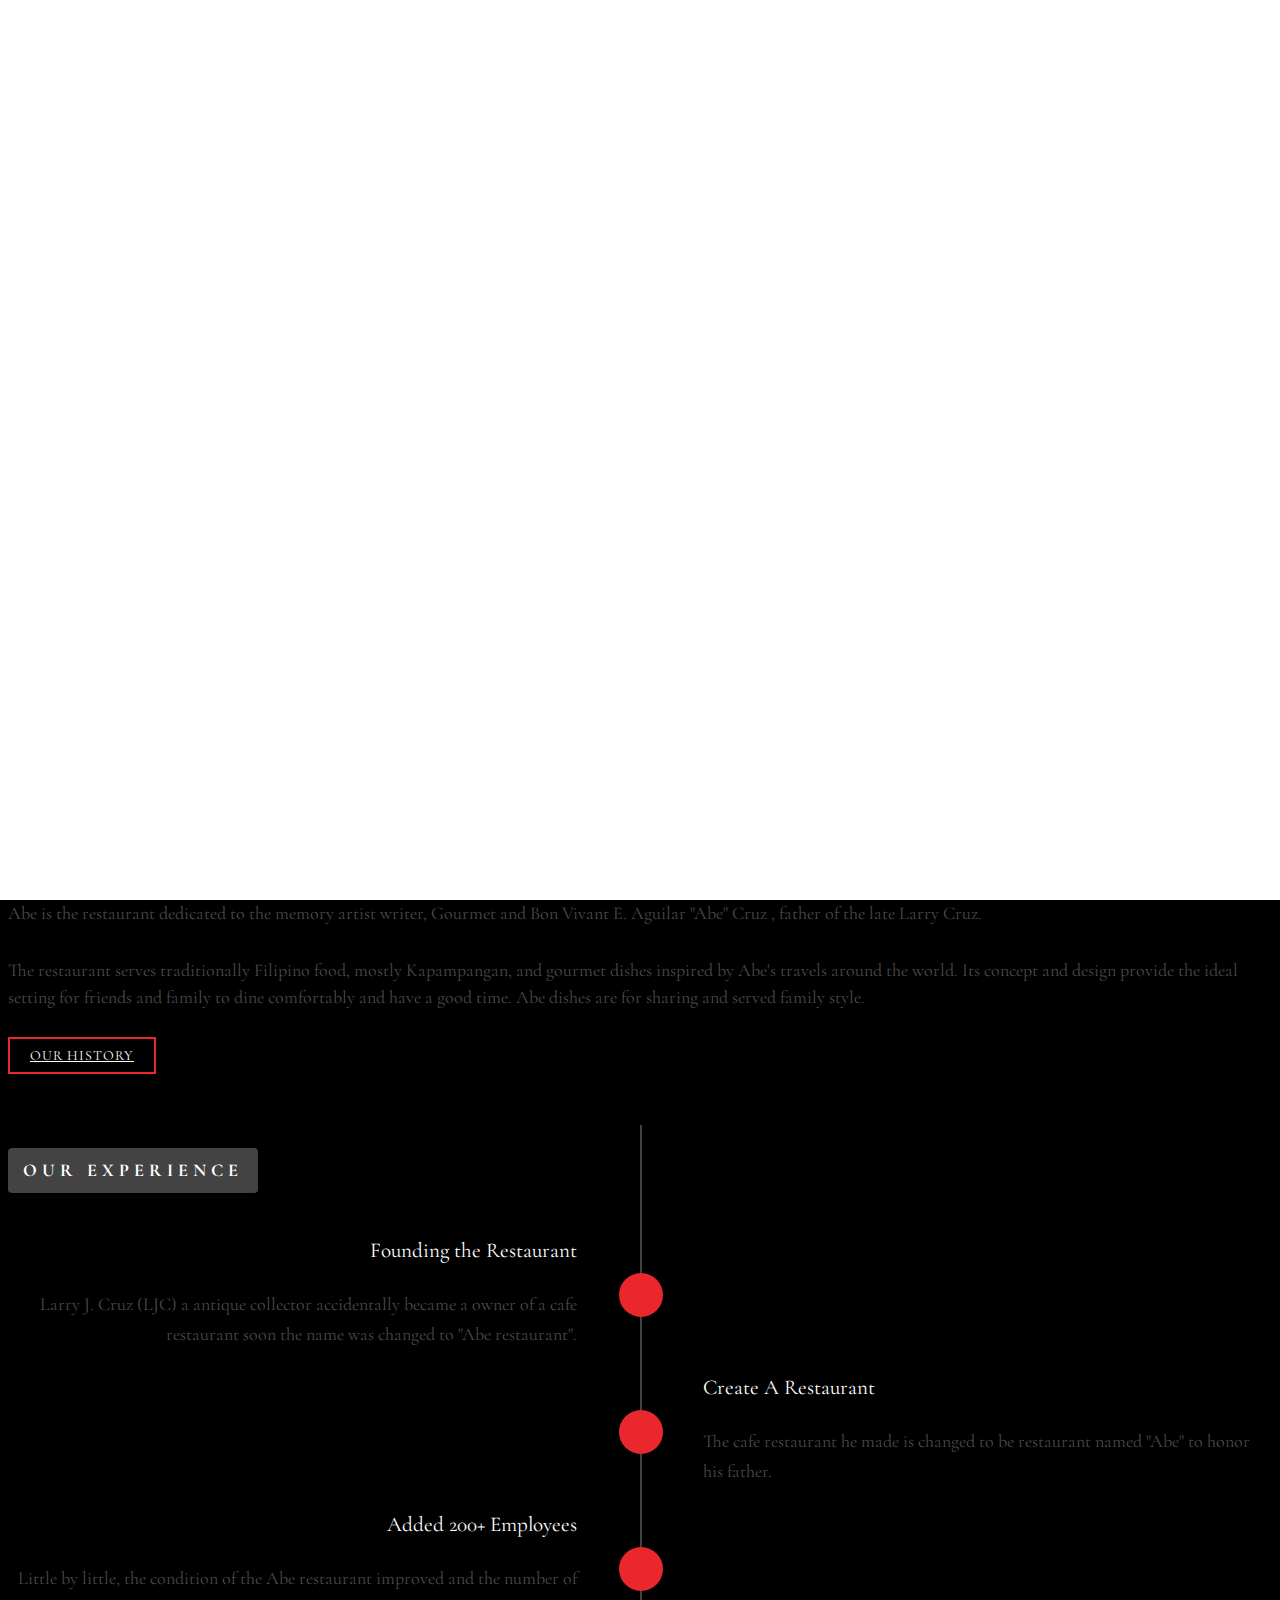
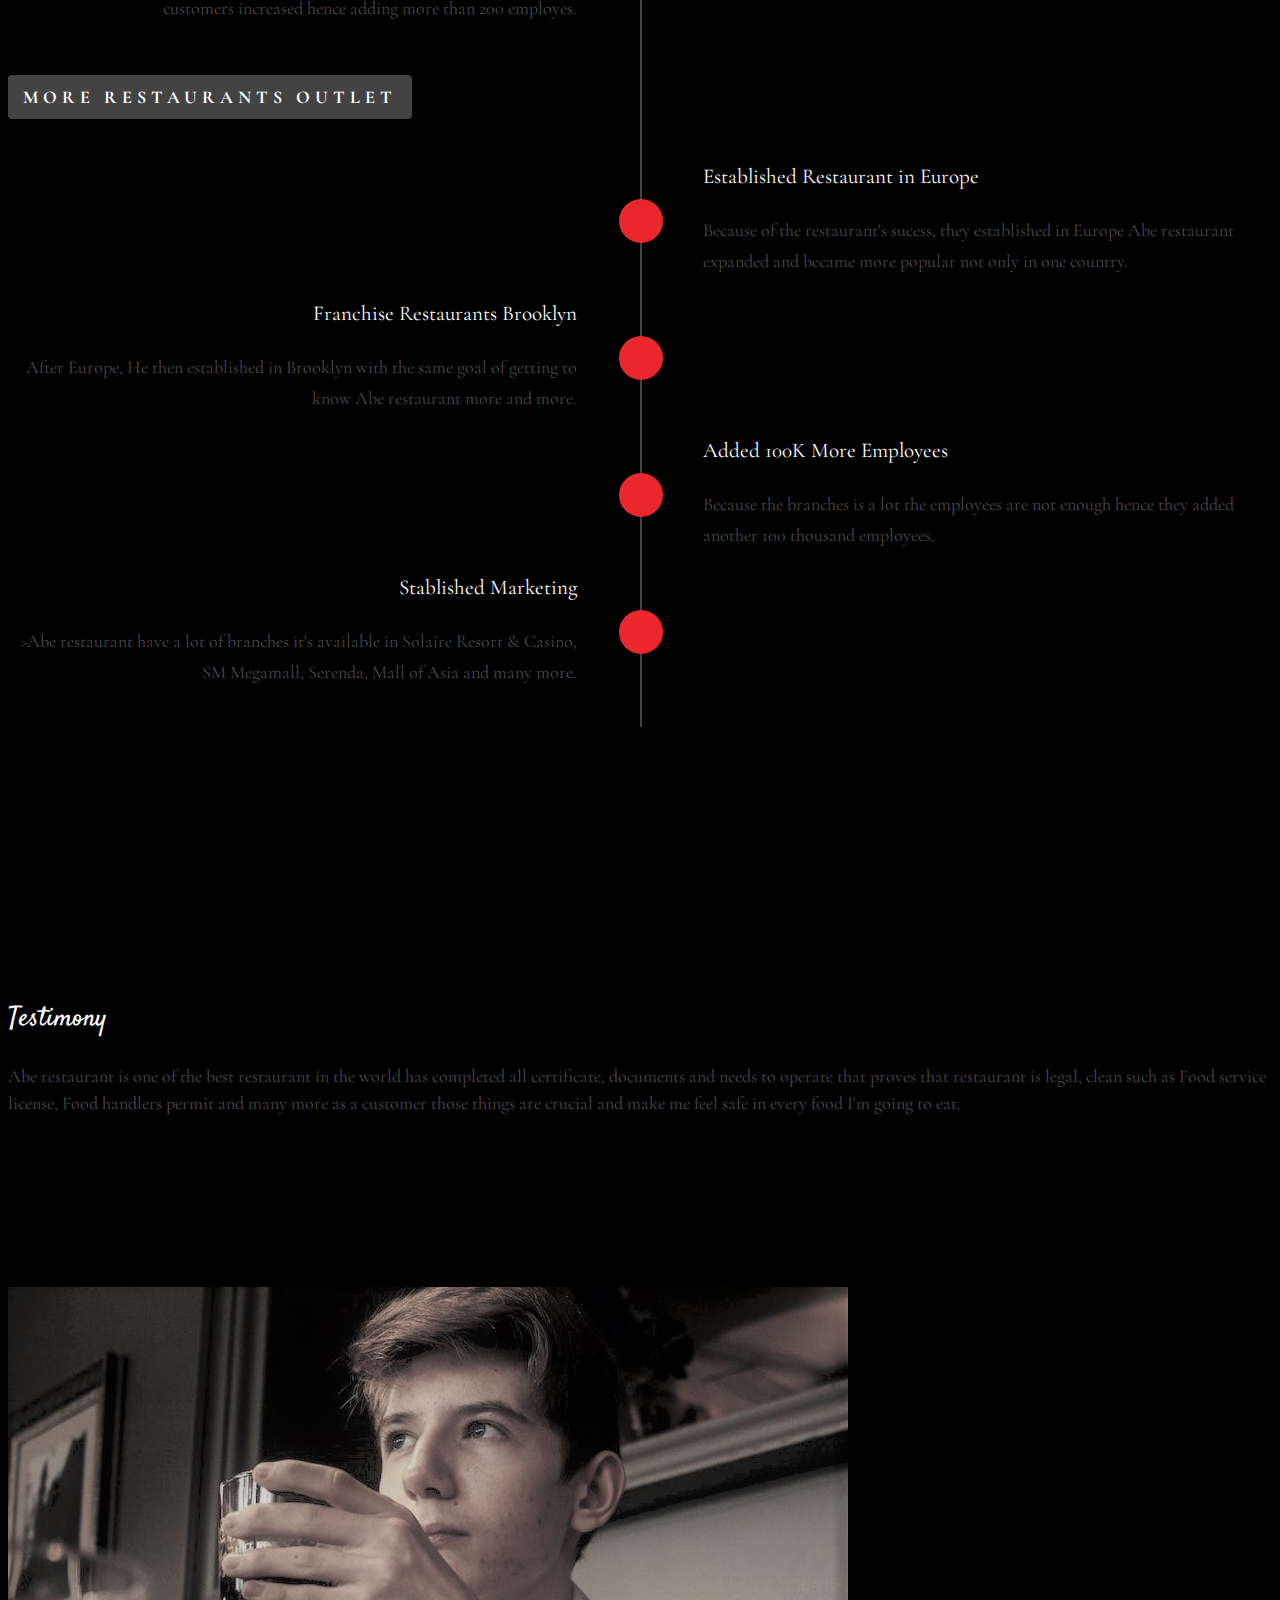
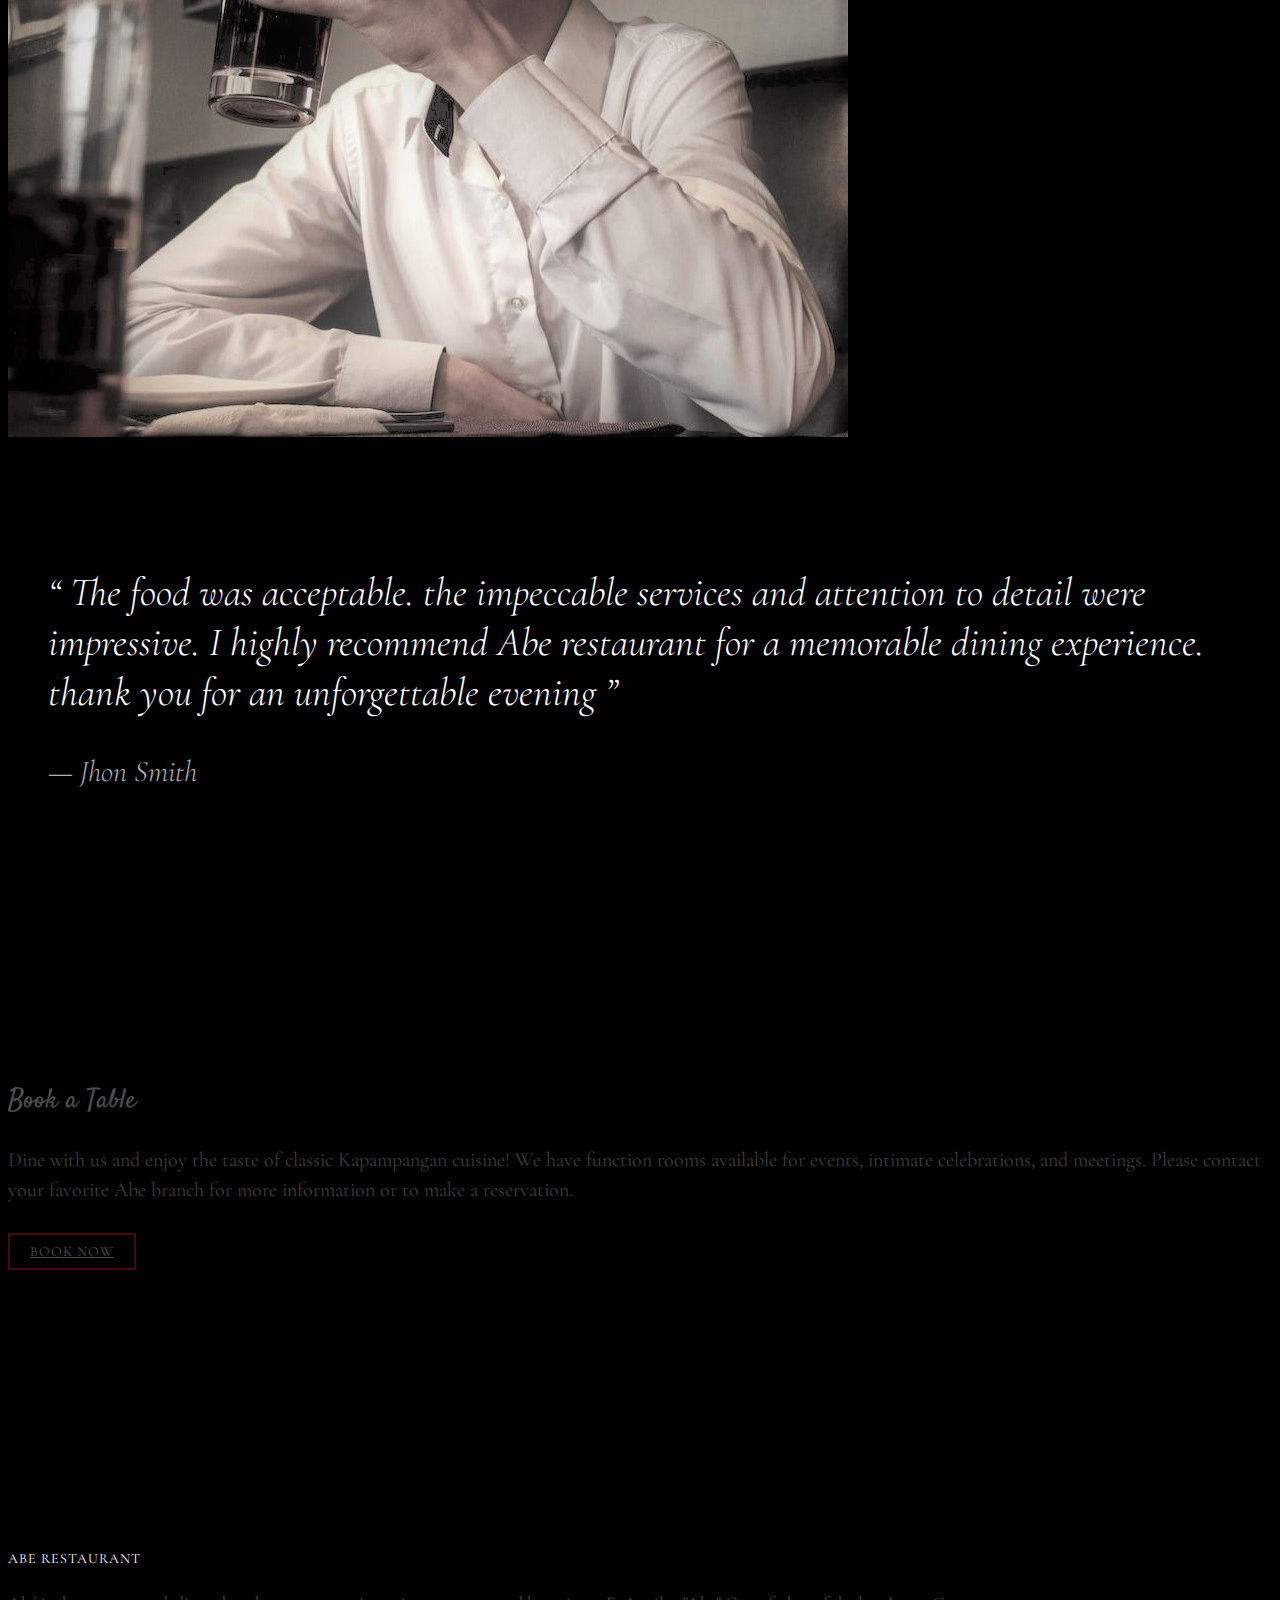
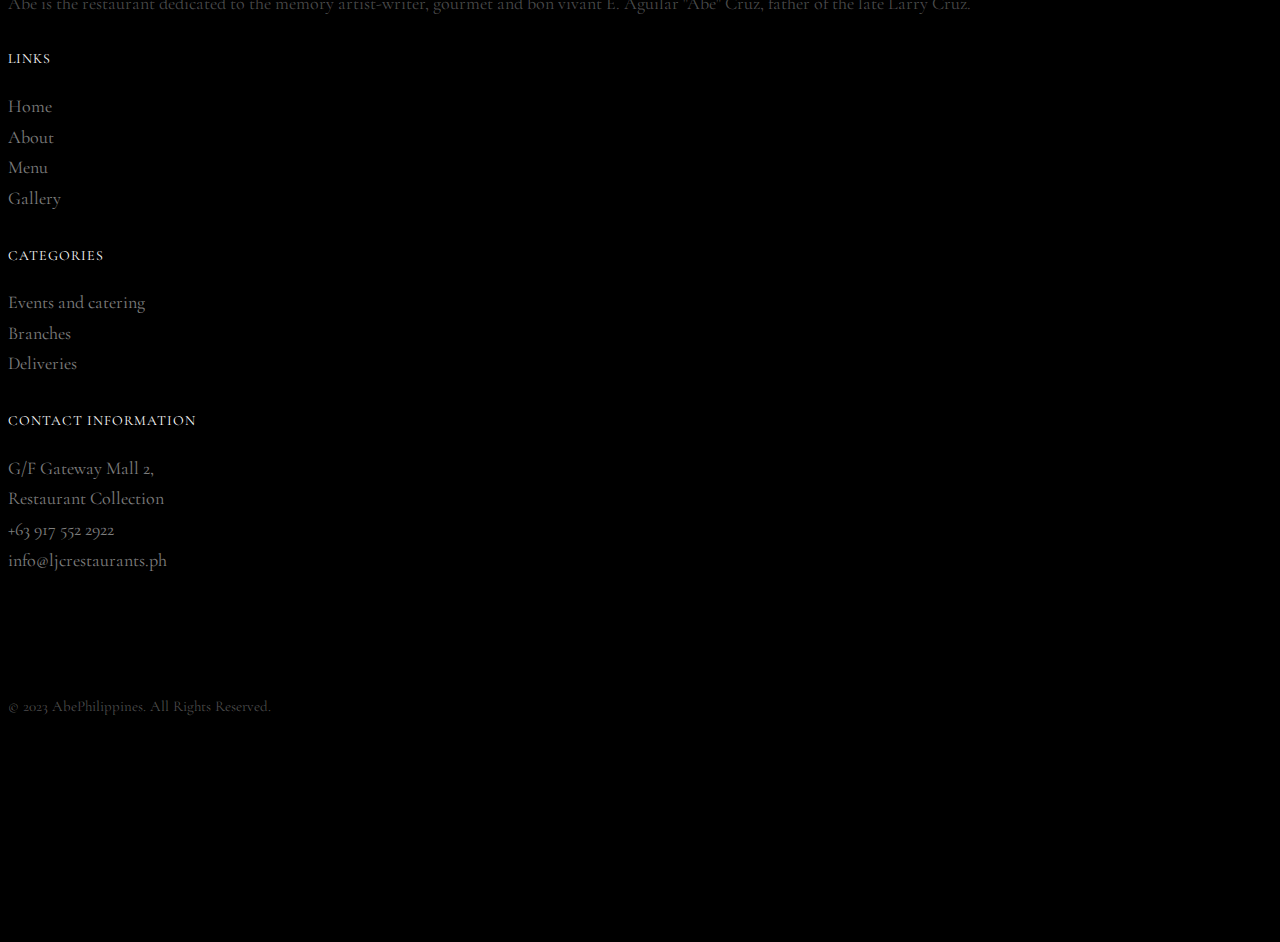
==== commit 94b6d506: "Add files via upload" ====
--- a/about.html
+++ b/about.html
@@ -141,11 +141,11 @@
 							<div class="timeline-badge"><i class="icon-genius"></i></div>
 							<div class="timeline-panel">
 								<div class="timeline-heading">
-									<h3 class="timeline-title">The Founders Meet</h3>
+									<h3 class="timeline-title">Founding the Restaurant</h3>
 								
 								</div>
 								<div class="timeline-body">
-									<p>Far far away, behind the word mountains, far from the countries Vokalia and Consonantia, there live the blind texts.</p>
+									<p>Larry J. Cruz (LJC) a antique collector accidentally became a owner of a cafe restaurant soon the name was changed to "Abe restaurant".</p>
 								</div>
 							</div>
 						</li>
@@ -156,7 +156,7 @@
 									<h3 class="timeline-title">Create A Restaurant</h3>
 								</div>
 								<div class="timeline-body">
-									<p>Far far away, behind the word mountains, they live in Bookmarksgrove right at the coast of the Semantics, a large language ocean.</p>
+									<p>The cafe restaurant he made is changed to be restaurant named "Abe" to honor his father.</p>
 								</div>
 							</div>
 						</li>
@@ -167,7 +167,7 @@
 									<h3 class="timeline-title">Added 200+ Employees</h3>
 								</div>
 								<div class="timeline-body">
-									<p>Far far away, behind the word mountains, far from the countries Vokalia and Consonantia, there live the blind texts.</p>
+									<p>Little by little, the condition of the Abe restaurant improved and the number of customers increased hence adding more than 200 employes.</p>
 								</div>
 							</div>
 						</li>
@@ -180,10 +180,10 @@
 							<div class="timeline-badge"><i class="icon-genius"></i></div>
 							<div class="timeline-panel">
 								<div class="timeline-heading">
-									<h3 class="timeline-title">Stablished Restaurant in Europe</h3>
-								</div>
-								<div class="timeline-body">
-									<p>Far far away, behind the word mountains, they live in Bookmarksgrove right at the coast of the Semantics, a large language ocean.</p>
+									<h3 class="timeline-title">Established Restaurant in Europe</h3>
+								</div>
+								<div class="timeline-body">
+									<p>Because of the restaurant's sucess, they established in Europe Abe restaurant expanded and became more popular not only in one country.</p>
 								</div>
 							</div>
 						</li>
@@ -194,7 +194,7 @@
 									<h3 class="timeline-title">Franchise Restaurants Brooklyn</h3>
 								</div>
 								<div class="timeline-body">
-									<p>Far far away, behind the word mountains, far from the countries Vokalia and Consonantia, there live the blind texts.</p>
+									<p>After Europe, He then established in Brooklyn with the same goal of getting to know Abe restaurant more and more.</p>
 								</div>
 							</div>
 						</li>
@@ -205,7 +205,7 @@
 									<h3 class="timeline-title">Added 100K More Employees</h3>
 								</div>
 								<div class="timeline-body">
-									<p>Far far away, behind the word mountains, they live in Bookmarksgrove right at the coast of the Semantics, a large language ocean.</p>
+									<p>Because the branches is a lot the employees are not enough hence they added another 100 thousand employees.</p>
 								</div>
 							</div>
 						</li>
@@ -216,7 +216,7 @@
 									<h3 class="timeline-title">Stablished Marketing</h3>
 								</div>
 								<div class="timeline-body">
-									<p>Far far away, behind the word mountains, far from the countries Vokalia and Consonantia, there live the blind texts.</p>
+									<p>>Abe restaurant have a lot of branches it's available in Solaire Resort & Casino, SM Megamall, Serenda, Mall of Asia and many more.</p>
 								</div>
 							</div>
 						</li>
@@ -233,18 +233,18 @@
 					<h2>Testimony</h2>
 					<div class="row">
 						<div class="col-md-6">
-							<p>This is where our family celebrating because nothing is better thatn this restaurant this one of the best restaurant after all.</p>
+							<p>Abe restaurant is one of the best restaurant in the world has completed all certificate, documents and needs to operate that proves that restaurant is legal, clean such as Food service license, Food handlers permit and many more  as a customer those things are crucial and make me feel safe in every food I'm going to eat.</p>
 						</div>
 					</div>
 				</div>
 
 				<div class="col-md-5 animate-box img-to-responsive">
-					<img src="images/05555.png" alt="">
+					<img src="images/pexelsssss.jpeg" alt="">
 			</div>
 			<div class="col-md-7 animate-box">
 				<blockquote>
-					<p>&ldquo; i'm nothing to say as a customer I told you just try the Abe's restaurant and you will go home full and satisfied. &rdquo;</p>
-					<p class="author"><cite>&mdash; Richard G.</cite></p>
+					<p>&ldquo; The food was acceptable. the impeccable services and attention to detail were impressive. I highly recommend Abe restaurant for a memorable dining experience. thank you for an unforgettable evening &rdquo;</p>
+					<p class="author"><cite>&mdash; Jhon Smith</cite></p>
 				</blockquote>
 				</div>
 			</div>
@@ -258,8 +258,8 @@
 			<div class="row animate-box">
 				<div class="col-md-8 col-md-offset-2 text-center fh5co-heading">
 					<h2>Book a Table</h2>
-					<p>Dine with us and enjoy the taste of classic Kapampangan cuisine! We have function rooms available for events, intimate celebrations, and meetings. Please contact your favorite Abe branch for more information or to make a reservation.</p>
-					<p><a href="mailto:info@yourdomainname.com" class="btn btn-primary btn-outline">Contact Us</a></p>
+					<p> Dine with us and enjoy the taste of classic Kapampangan cuisine! We have function rooms available for events, intimate celebrations, and meetings. Please contact your favorite Abe branch for more information or to make a reservation. </p>
+					<p><a href="reservation.html" class="btn btn-primary btn-outline">Book Now</a></p>
 				</div>
 			</div>
 		</div>
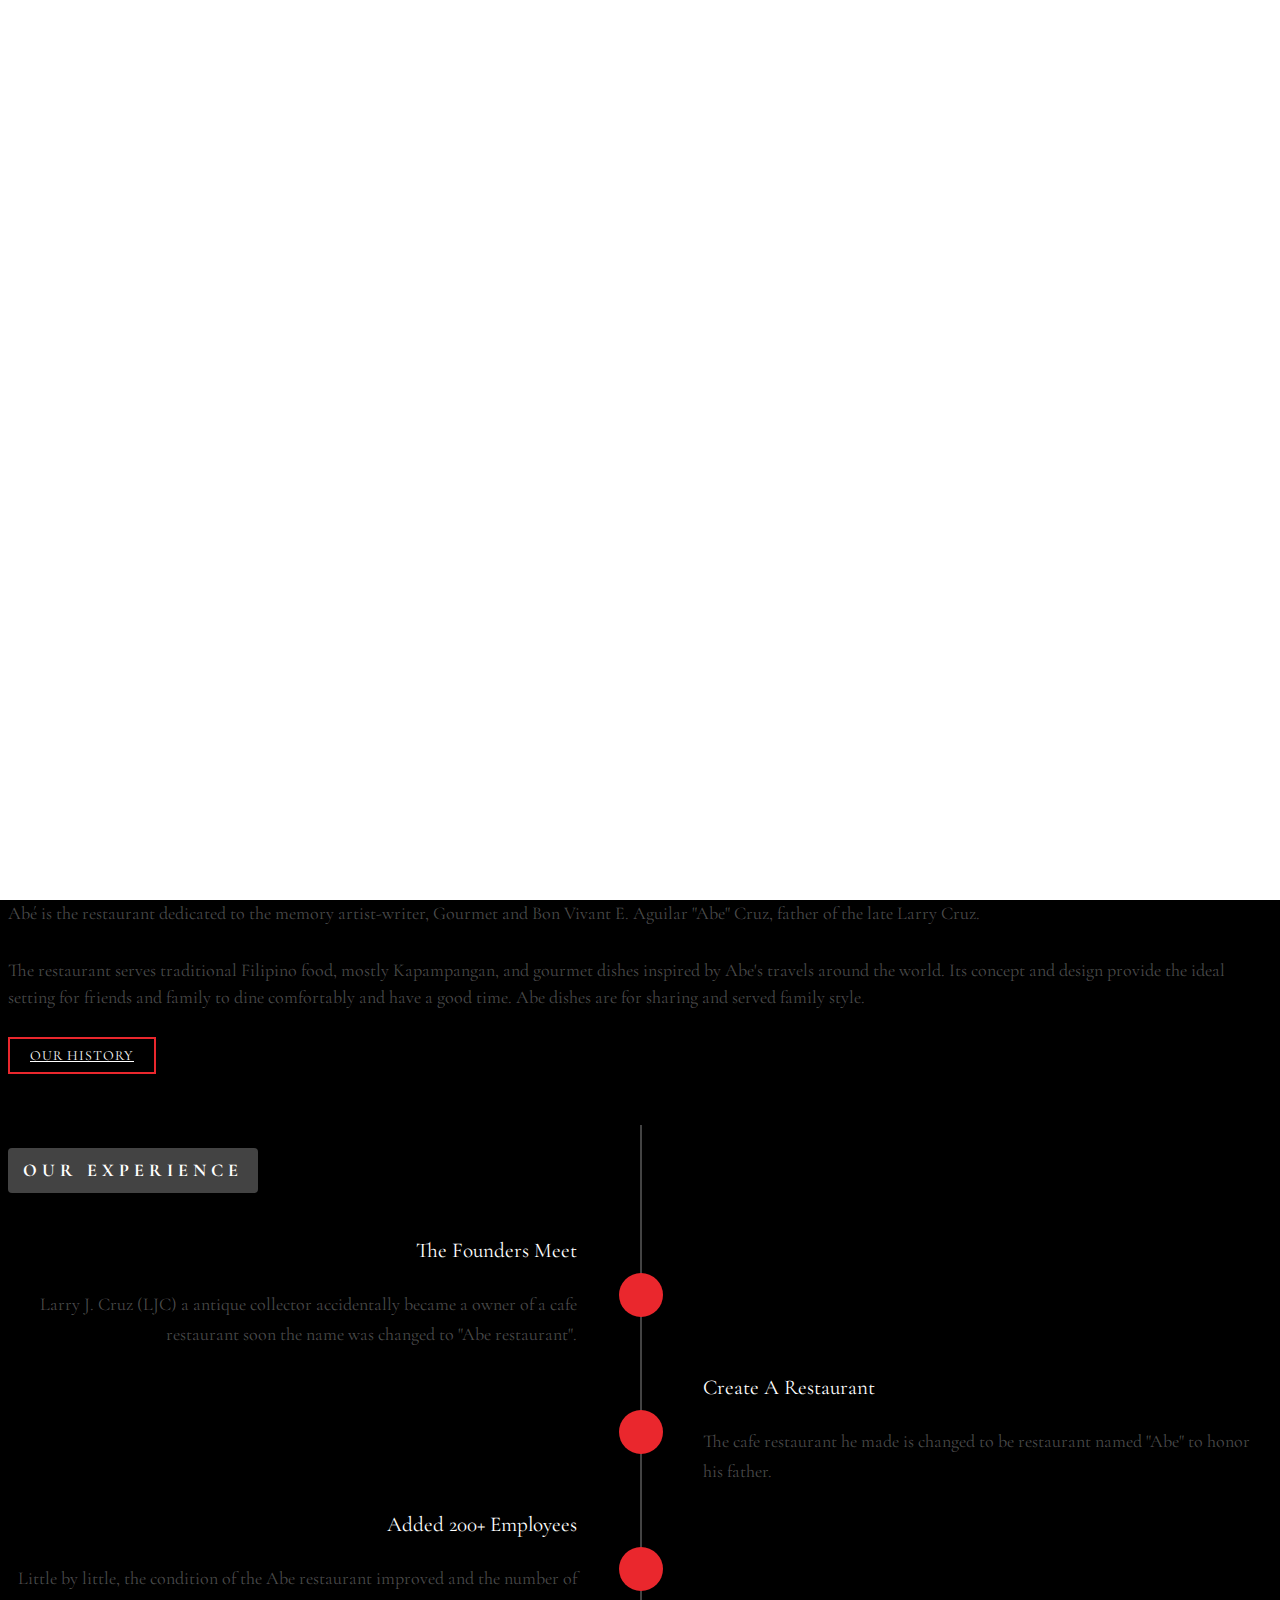
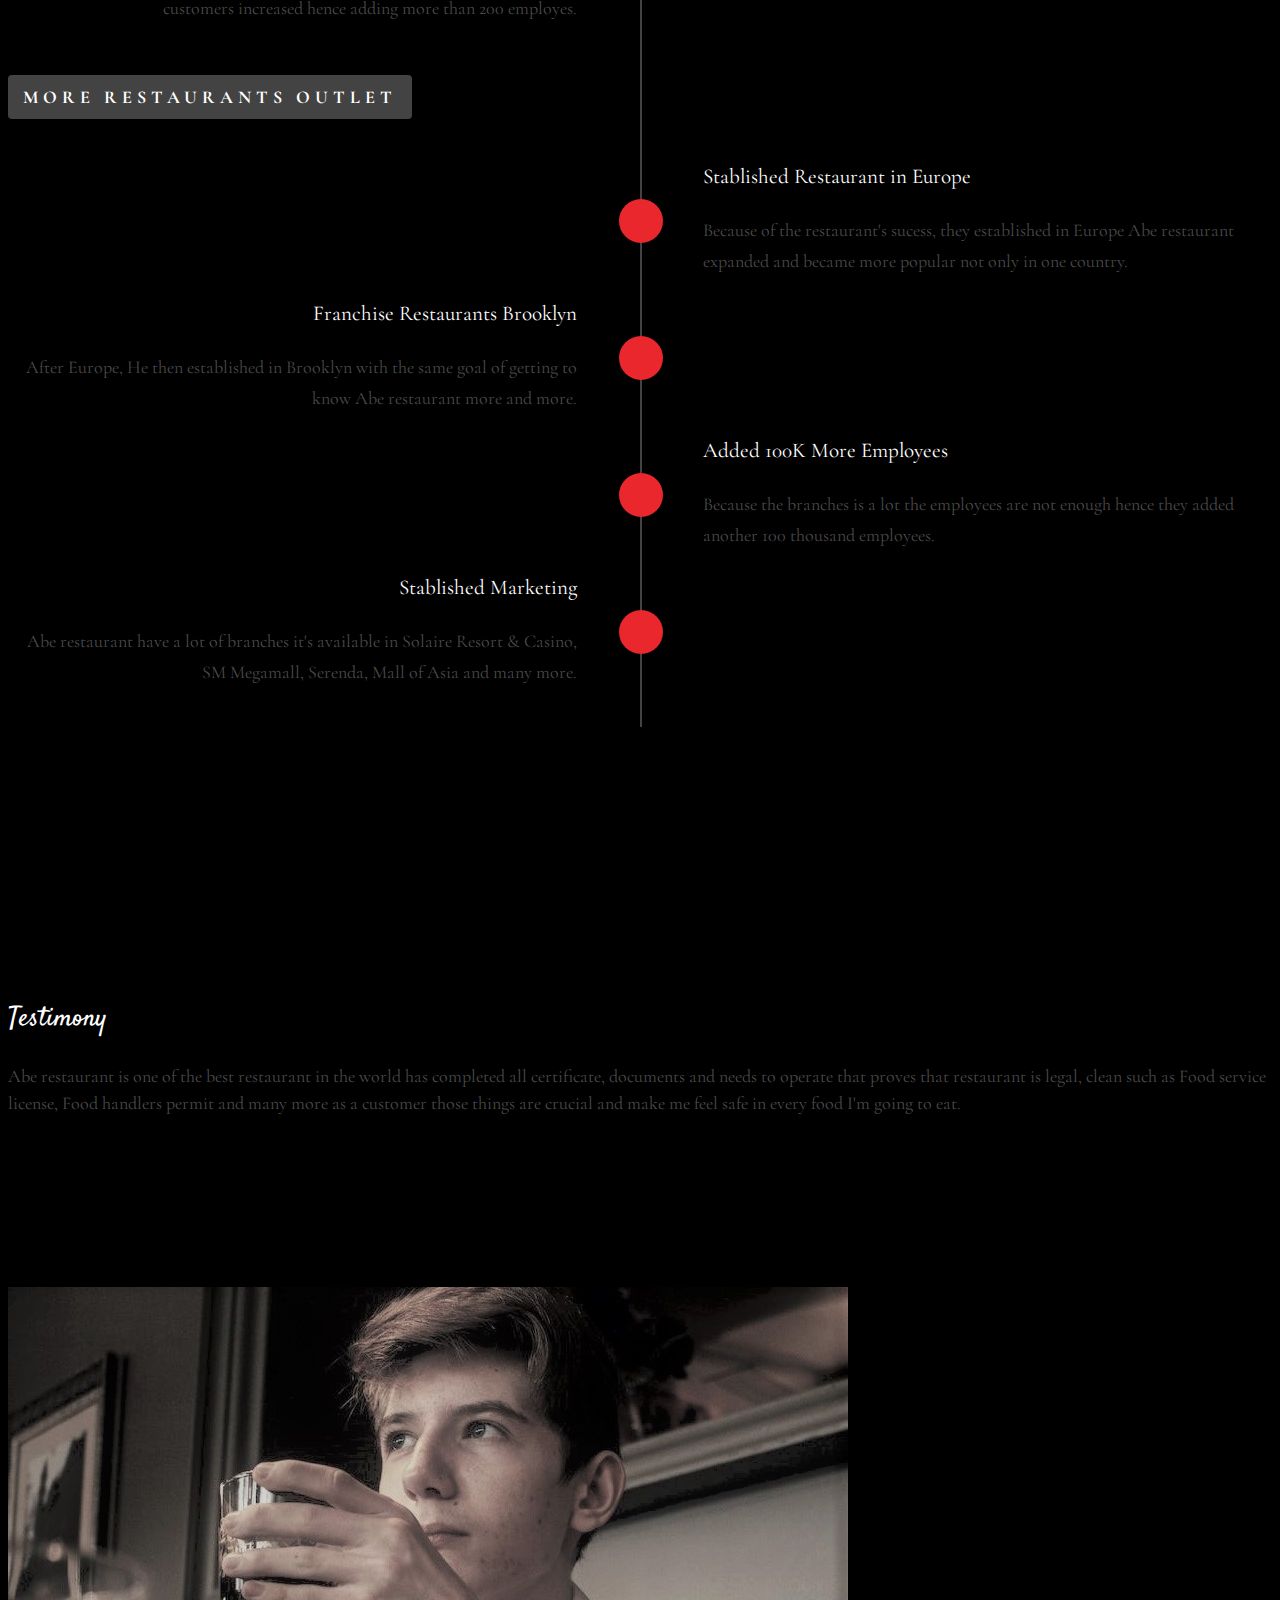
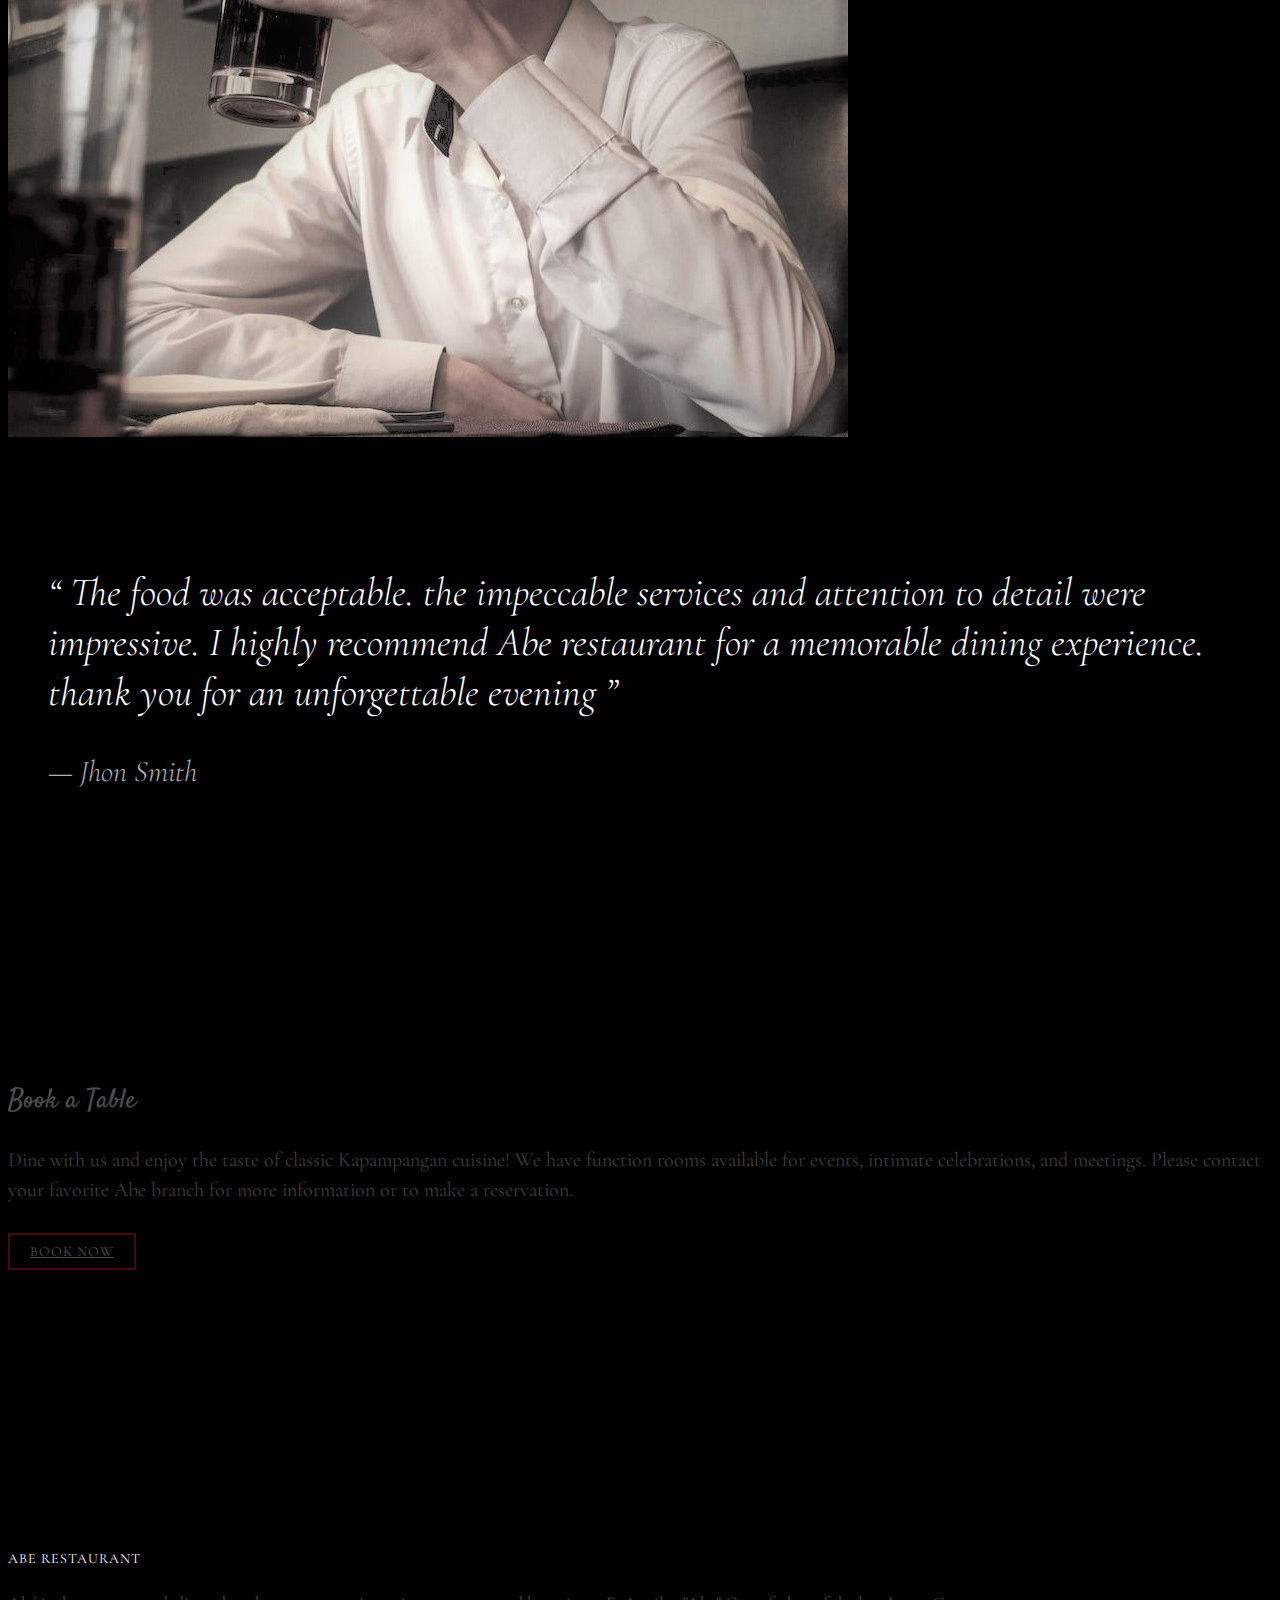
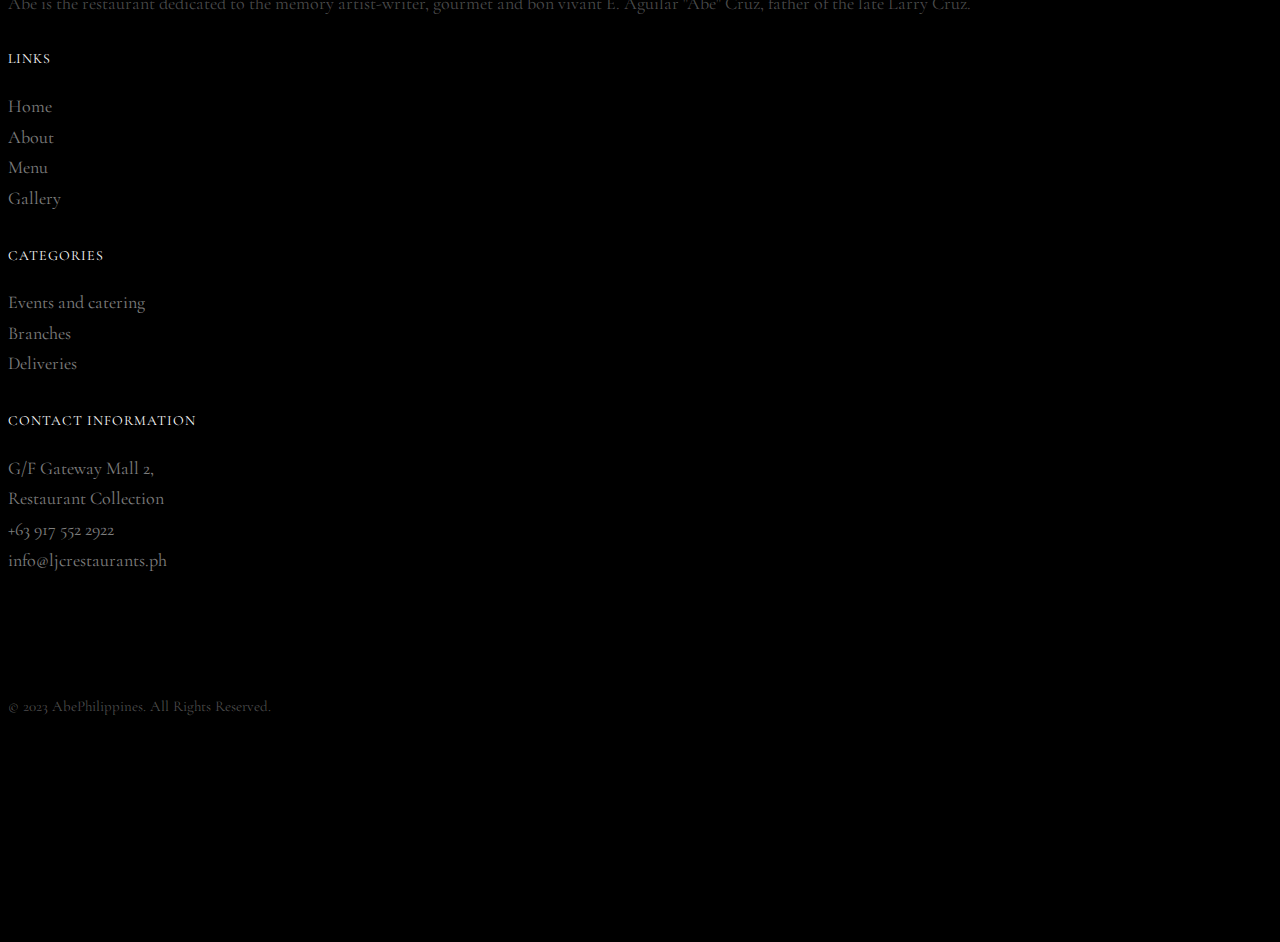
==== commit 29a8b843: "Add files via upload" ====
--- a/about.html
+++ b/about.html
@@ -67,10 +67,7 @@
 			<div class="container">
 				<div class="row">
 					<div class="col-xs-12 text-center logo-wrap">
-						<div class="logo-wrapper">
-							<img class="logo" src="images/logo.jpg">
-						</div>
-						<div id="fh5co-logo"><a href="index.html">Abe Restaurant</a></div>
+						<div id="fh5co-logo"><a href="index.html">Abe Restaurant<span>.</span></a></div>
 					</div>
 					<div class="col-xs-12 text-center menu-1 menu-wrap">
 						<ul>
@@ -95,7 +92,7 @@
 		<!-- </div> -->
 	</nav>
 
-	<header id="fh5co-header" class="fh5co-cover js-fullheight" role="banner" style="background-image: url(images/heroimg_1.jpg);" data-stellar-background-ratio="0.5">
+	<header id="fh5co-header" class="fh5co-cover js-fullheight" role="banner" style="background-image: url(images/hero_1.jpeg);" data-stellar-background-ratio="0.5">
 		<div class="overlay"></div>
 		<div class="container">
 			<div class="row">
@@ -120,8 +117,9 @@
 				<div class="col-md-5 col-md-push-1 animate-box">
 					<div class="section-heading">
 						<h2>The Restaurant</h2>
-						<p>Abe is the restaurant dedicated to the memory artist writer, Gourmet and Bon Vivant E. Aguilar "Abe" Cruz , father of the late Larry Cruz.</p>
-						<p>The restaurant serves traditionally Filipino food, mostly Kapampangan, and gourmet dishes inspired by Abe's travels around the world. Its concept and design provide the ideal setting for friends and family to dine comfortably and have a good time. Abe dishes are for sharing and served family style.</p>
+						<p>Abé is the restaurant dedicated to the memory artist-writer, Gourmet and Bon Vivant E. Aguilar "Abe" Cruz, father of the late Larry Cruz.</p>
+						<p>
+							The restaurant serves traditional Filipino food, mostly Kapampangan, and gourmet dishes inspired by Abe's travels around the world. Its concept and design provide the ideal setting for friends and family to dine comfortably and have a good time. Abe dishes are for sharing and served family style.</p>
 						<p><a href="#" class="btn btn-primary btn-outline">Our History</a></p>
 					</div>
 				</div>
@@ -129,9 +127,11 @@
 		</div>
 	</div>
 
-	<div id="fh5co-timeline">
+		<div id="fh5co-timeline">
 		<div class="container">
 			<div class="row">
+
+
 				<div class="col-md-12 col-md-offset-0">
 					<ul class="timeline animate-box">
 						<li class="timeline-heading text-center animate-box">
@@ -141,7 +141,7 @@
 							<div class="timeline-badge"><i class="icon-genius"></i></div>
 							<div class="timeline-panel">
 								<div class="timeline-heading">
-									<h3 class="timeline-title">Founding the Restaurant</h3>
+									<h3 class="timeline-title">The Founders Meet</h3>
 								
 								</div>
 								<div class="timeline-body">
@@ -180,7 +180,7 @@
 							<div class="timeline-badge"><i class="icon-genius"></i></div>
 							<div class="timeline-panel">
 								<div class="timeline-heading">
-									<h3 class="timeline-title">Established Restaurant in Europe</h3>
+									<h3 class="timeline-title">Stablished Restaurant in Europe</h3>
 								</div>
 								<div class="timeline-body">
 									<p>Because of the restaurant's sucess, they established in Europe Abe restaurant expanded and became more popular not only in one country.</p>
@@ -216,7 +216,7 @@
 									<h3 class="timeline-title">Stablished Marketing</h3>
 								</div>
 								<div class="timeline-body">
-									<p>>Abe restaurant have a lot of branches it's available in Solaire Resort & Casino, SM Megamall, Serenda, Mall of Asia and many more.</p>
+									<p>Abe restaurant have a lot of branches it's available in Solaire Resort & Casino, SM Megamall, Serenda, Mall of Asia and many more.</p>
 								</div>
 							</div>
 						</li>
@@ -225,8 +225,7 @@
 			</div>
 		</div>
 	</div>
-
-<div id="fh5co-featured-testimony" class="fh5co-section">
+	<div id="fh5co-featured-testimony" class="fh5co-section">
 		<div class="container">
 			<div class="row">
 				<div class="col-md-12 fh5co-heading">
@@ -340,5 +339,4 @@
 	<script src="js/main.js"></script>
 
 	</body>
-</html>
-
+</html>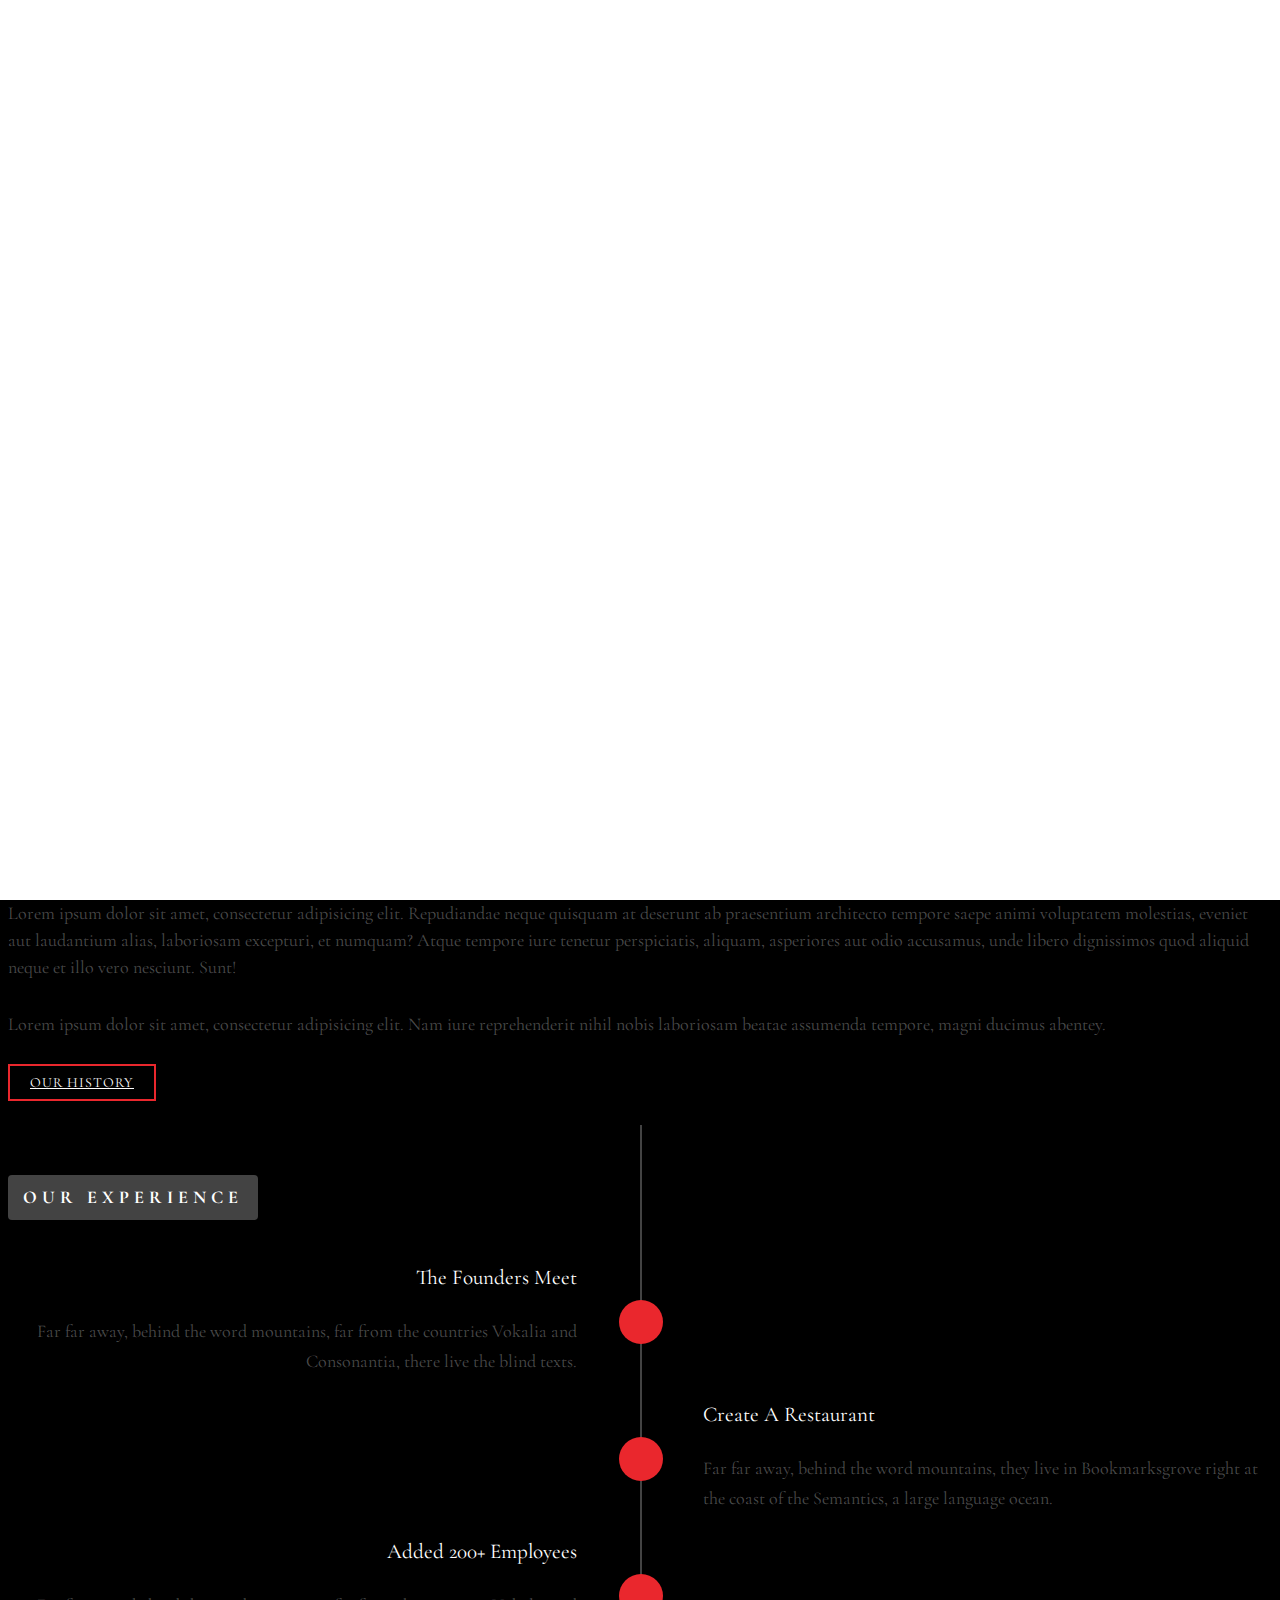
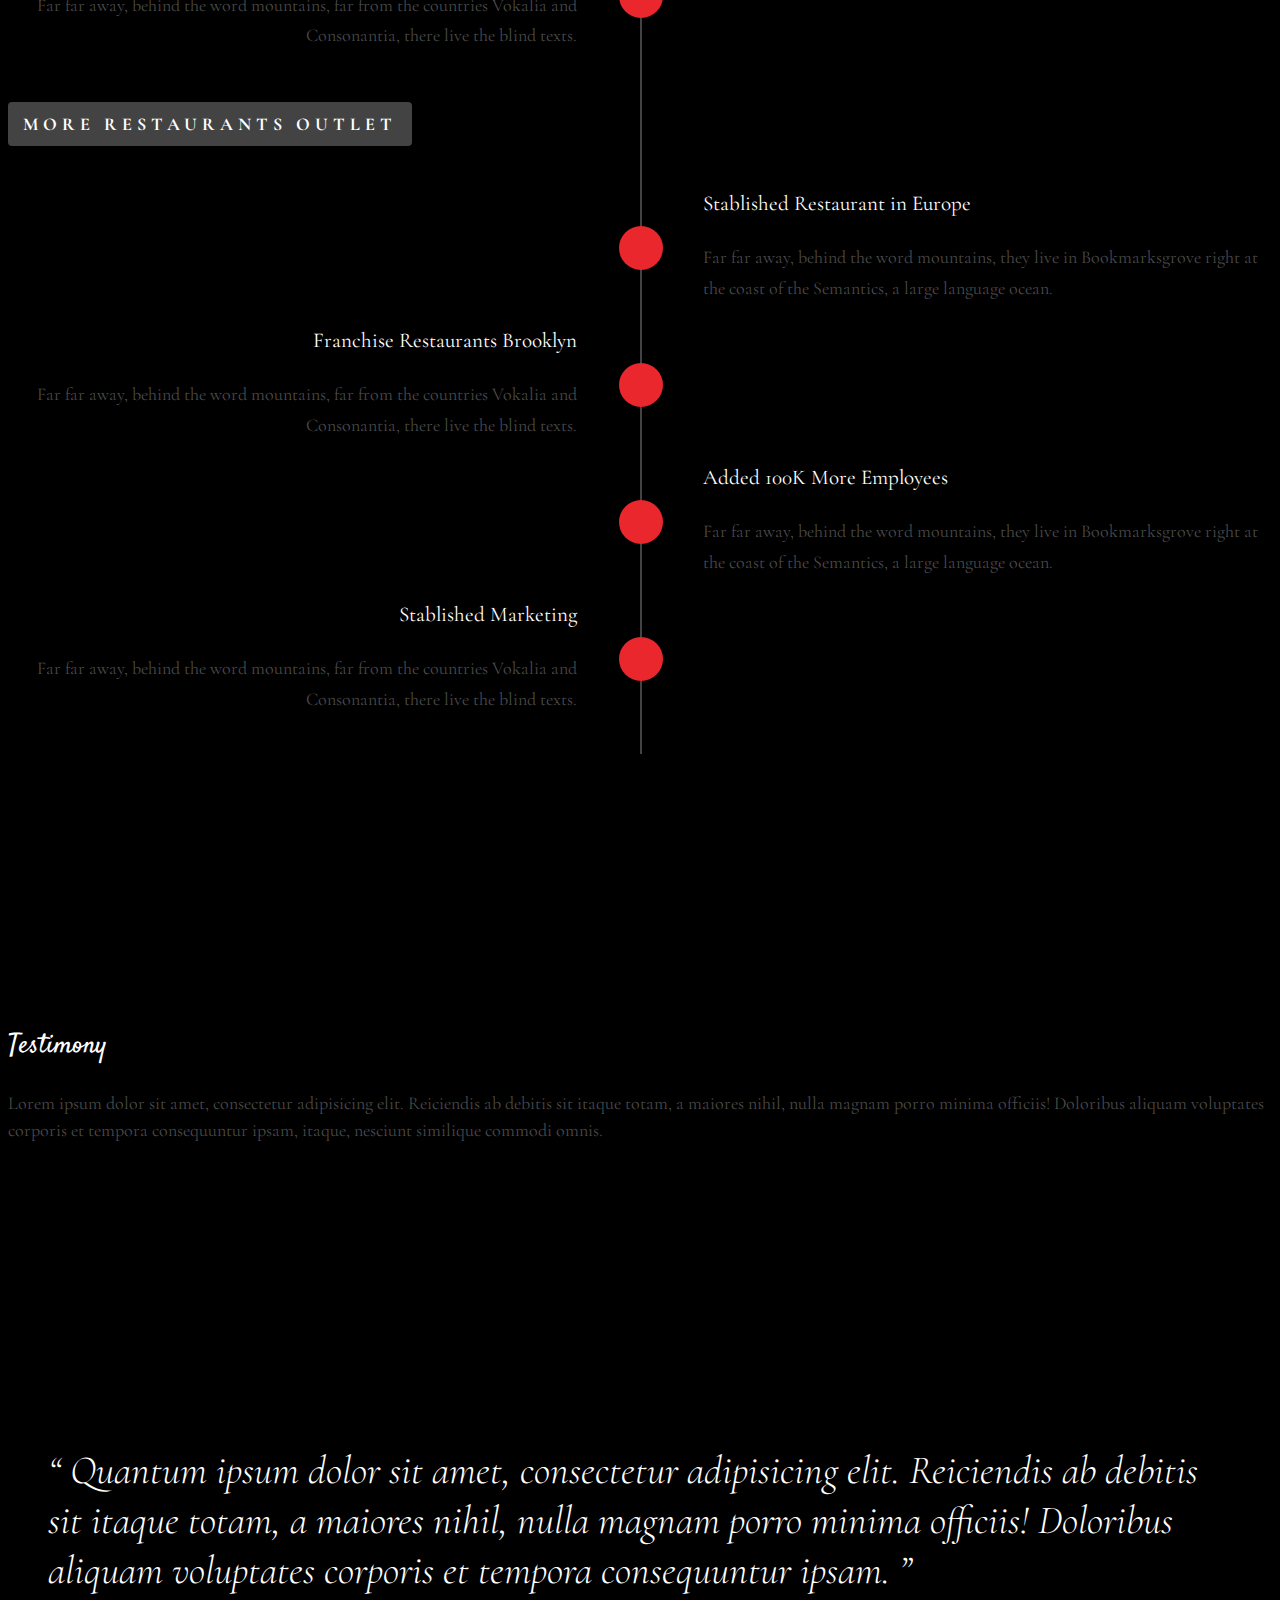
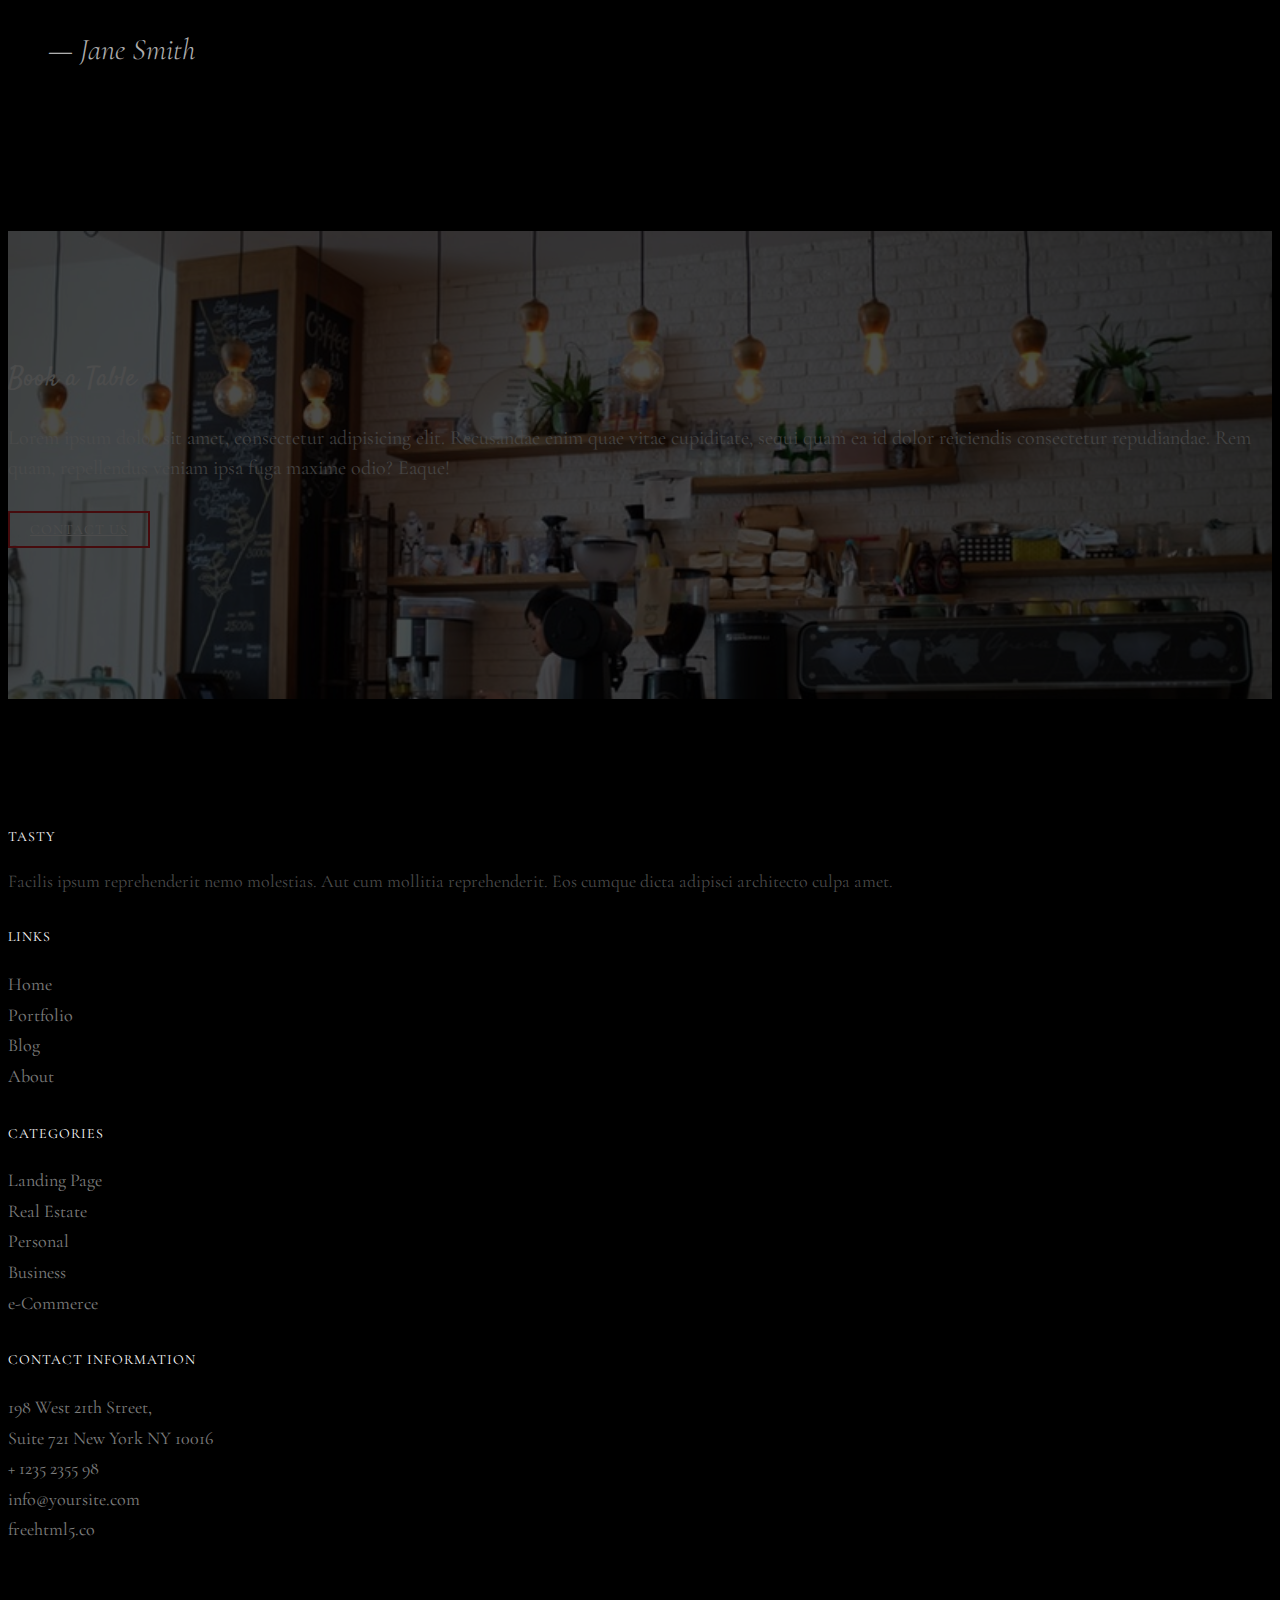
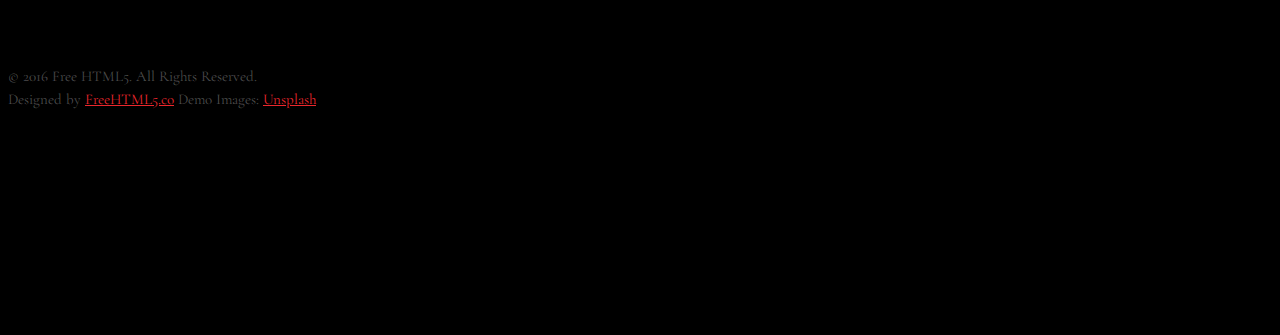
==== commit a76b202e: "Add files via upload" ====
--- a/about.html
+++ b/about.html
@@ -3,7 +3,7 @@
 	<head>
 	<meta charset="utf-8">
 	<meta http-equiv="X-UA-Compatible" content="IE=edge">
-	<title>Abe Restaurant &mdash; Free Website Template, Free HTML5 Template by freehtml5.co</title>
+	<title>Tasty &mdash; Free Website Template, Free HTML5 Template by freehtml5.co</title>
 	<meta name="viewport" content="width=device-width, initial-scale=1">
 	<meta name="description" content="Free HTML5 Website Template by freehtml5.co" />
 	<meta name="keywords" content="free website templates, free html5, free template, free bootstrap, free website template, html5, css3, mobile first, responsive" />
@@ -67,7 +67,7 @@
 			<div class="container">
 				<div class="row">
 					<div class="col-xs-12 text-center logo-wrap">
-						<div id="fh5co-logo"><a href="index.html">Abe Restaurant<span>.</span></a></div>
+						<div id="fh5co-logo"><a href="index.html">Tasty<span>.</span></a></div>
 					</div>
 					<div class="col-xs-12 text-center menu-1 menu-wrap">
 						<ul>
@@ -82,7 +82,7 @@
 								</ul>
 							</li>
 							<li><a href="reservation.html">Reservation</a></li>
-							<li class="active"><a href="about.html">About</a></li>
+							<li class="active"><a href="about.html">Abouts</a></li>
 							<li><a href="contact.html">Contact</a></li>
 						</ul>
 					</div>
@@ -117,9 +117,8 @@
 				<div class="col-md-5 col-md-push-1 animate-box">
 					<div class="section-heading">
 						<h2>The Restaurant</h2>
-						<p>Abé is the restaurant dedicated to the memory artist-writer, Gourmet and Bon Vivant E. Aguilar "Abe" Cruz, father of the late Larry Cruz.</p>
-						<p>
-							The restaurant serves traditional Filipino food, mostly Kapampangan, and gourmet dishes inspired by Abe's travels around the world. Its concept and design provide the ideal setting for friends and family to dine comfortably and have a good time. Abe dishes are for sharing and served family style.</p>
+						<p>Lorem ipsum dolor sit amet, consectetur adipisicing elit. Repudiandae neque quisquam at deserunt ab praesentium architecto tempore saepe animi voluptatem molestias, eveniet aut laudantium alias, laboriosam excepturi, et numquam? Atque tempore iure tenetur perspiciatis, aliquam, asperiores aut odio accusamus, unde libero dignissimos quod aliquid neque et illo vero nesciunt. Sunt!</p>
+						<p>Lorem ipsum dolor sit amet, consectetur adipisicing elit. Nam iure reprehenderit nihil nobis laboriosam beatae assumenda tempore, magni ducimus abentey.</p>
 						<p><a href="#" class="btn btn-primary btn-outline">Our History</a></p>
 					</div>
 				</div>
@@ -127,11 +126,9 @@
 		</div>
 	</div>
 
-		<div id="fh5co-timeline">
+	<div id="fh5co-timeline">
 		<div class="container">
 			<div class="row">
-
-
 				<div class="col-md-12 col-md-offset-0">
 					<ul class="timeline animate-box">
 						<li class="timeline-heading text-center animate-box">
@@ -145,7 +142,7 @@
 								
 								</div>
 								<div class="timeline-body">
-									<p>Larry J. Cruz (LJC) a antique collector accidentally became a owner of a cafe restaurant soon the name was changed to "Abe restaurant".</p>
+									<p>Far far away, behind the word mountains, far from the countries Vokalia and Consonantia, there live the blind texts.</p>
 								</div>
 							</div>
 						</li>
@@ -156,7 +153,7 @@
 									<h3 class="timeline-title">Create A Restaurant</h3>
 								</div>
 								<div class="timeline-body">
-									<p>The cafe restaurant he made is changed to be restaurant named "Abe" to honor his father.</p>
+									<p>Far far away, behind the word mountains, they live in Bookmarksgrove right at the coast of the Semantics, a large language ocean.</p>
 								</div>
 							</div>
 						</li>
@@ -167,7 +164,7 @@
 									<h3 class="timeline-title">Added 200+ Employees</h3>
 								</div>
 								<div class="timeline-body">
-									<p>Little by little, the condition of the Abe restaurant improved and the number of customers increased hence adding more than 200 employes.</p>
+									<p>Far far away, behind the word mountains, far from the countries Vokalia and Consonantia, there live the blind texts.</p>
 								</div>
 							</div>
 						</li>
@@ -183,7 +180,7 @@
 									<h3 class="timeline-title">Stablished Restaurant in Europe</h3>
 								</div>
 								<div class="timeline-body">
-									<p>Because of the restaurant's sucess, they established in Europe Abe restaurant expanded and became more popular not only in one country.</p>
+									<p>Far far away, behind the word mountains, they live in Bookmarksgrove right at the coast of the Semantics, a large language ocean.</p>
 								</div>
 							</div>
 						</li>
@@ -194,7 +191,7 @@
 									<h3 class="timeline-title">Franchise Restaurants Brooklyn</h3>
 								</div>
 								<div class="timeline-body">
-									<p>After Europe, He then established in Brooklyn with the same goal of getting to know Abe restaurant more and more.</p>
+									<p>Far far away, behind the word mountains, far from the countries Vokalia and Consonantia, there live the blind texts.</p>
 								</div>
 							</div>
 						</li>
@@ -205,7 +202,7 @@
 									<h3 class="timeline-title">Added 100K More Employees</h3>
 								</div>
 								<div class="timeline-body">
-									<p>Because the branches is a lot the employees are not enough hence they added another 100 thousand employees.</p>
+									<p>Far far away, behind the word mountains, they live in Bookmarksgrove right at the coast of the Semantics, a large language ocean.</p>
 								</div>
 							</div>
 						</li>
@@ -216,7 +213,7 @@
 									<h3 class="timeline-title">Stablished Marketing</h3>
 								</div>
 								<div class="timeline-body">
-									<p>Abe restaurant have a lot of branches it's available in Solaire Resort & Casino, SM Megamall, Serenda, Mall of Asia and many more.</p>
+									<p>Far far away, behind the word mountains, far from the countries Vokalia and Consonantia, there live the blind texts.</p>
 								</div>
 							</div>
 						</li>
@@ -225,6 +222,7 @@
 			</div>
 		</div>
 	</div>
+
 	<div id="fh5co-featured-testimony" class="fh5co-section">
 		<div class="container">
 			<div class="row">
@@ -232,33 +230,33 @@
 					<h2>Testimony</h2>
 					<div class="row">
 						<div class="col-md-6">
-							<p>Abe restaurant is one of the best restaurant in the world has completed all certificate, documents and needs to operate that proves that restaurant is legal, clean such as Food service license, Food handlers permit and many more  as a customer those things are crucial and make me feel safe in every food I'm going to eat.</p>
+							<p>Lorem ipsum dolor sit amet, consectetur adipisicing elit. Reiciendis ab debitis sit itaque totam, a maiores nihil, nulla magnam porro minima officiis! Doloribus aliquam voluptates corporis et tempora consequuntur ipsam, itaque, nesciunt similique commodi omnis.</p>
 						</div>
 					</div>
 				</div>
 
 				<div class="col-md-5 animate-box img-to-responsive">
-					<img src="images/pexelsssss.jpeg" alt="">
-			</div>
-			<div class="col-md-7 animate-box">
-				<blockquote>
-					<p>&ldquo; The food was acceptable. the impeccable services and attention to detail were impressive. I highly recommend Abe restaurant for a memorable dining experience. thank you for an unforgettable evening &rdquo;</p>
-					<p class="author"><cite>&mdash; Jhon Smith</cite></p>
-				</blockquote>
+						<img src="images/person_1.jpg" alt="">
+				</div>
+				<div class="col-md-7 animate-box">
+					<blockquote>
+						<p> &ldquo; Quantum ipsum dolor sit amet, consectetur adipisicing elit. Reiciendis ab debitis sit itaque totam, a maiores nihil, nulla magnam porro minima officiis! Doloribus aliquam voluptates corporis et tempora consequuntur ipsam. &rdquo;</p>
+						<p class="author"><cite>&mdash; Jane Smith</cite></p>
+					</blockquote>
 				</div>
 			</div>
 		</div>
 	</div>
 
 	
-	<div id="fh5co-started" class="fh5co-section animate-box" style="background-image: url(images/abedining_room.jpg);" data-stellar-background-ratio="0.5">
+	<div id="fh5co-started" class="fh5co-section animate-box" style="background-image: url(images/hero_1.jpeg);" data-stellar-background-ratio="0.5">
 		<div class="overlay"></div>
 		<div class="container">
 			<div class="row animate-box">
 				<div class="col-md-8 col-md-offset-2 text-center fh5co-heading">
 					<h2>Book a Table</h2>
-					<p> Dine with us and enjoy the taste of classic Kapampangan cuisine! We have function rooms available for events, intimate celebrations, and meetings. Please contact your favorite Abe branch for more information or to make a reservation. </p>
-					<p><a href="reservation.html" class="btn btn-primary btn-outline">Book Now</a></p>
+					<p>Lorem ipsum dolor sit amet, consectetur adipisicing elit. Recusandae enim quae vitae cupiditate, sequi quam ea id dolor reiciendis consectetur repudiandae. Rem quam, repellendus veniam ipsa fuga maxime odio? Eaque!</p>
+					<p><a href="mailto:info@yourdomainname.com" class="btn btn-primary btn-outline">Contact Us</a></p>
 				</div>
 			</div>
 		</div>
@@ -268,35 +266,37 @@
 		<div class="container">
 			<div class="row row-pb-md">
 				<div class="col-md-4 fh5co-widget">
-					<h4>Abe Restaurant</h4>
-					<p>Abé is the restaurant dedicated to the memory artist-writer, gourmet and bon vivant E. Aguilar "Abe" Cruz, father of the late Larry Cruz.</p>
+					<h4>Tasty</h4>
+					<p>Facilis ipsum reprehenderit nemo molestias. Aut cum mollitia reprehenderit. Eos cumque dicta adipisci architecto culpa amet.</p>
 				</div>
 				<div class="col-md-2 col-md-push-1 fh5co-widget">
 					<h4>Links</h4>
 					<ul class="fh5co-footer-links">
 						<li><a href="#">Home</a></li>
+						<li><a href="#">Portfolio</a></li>
+						<li><a href="#">Blog</a></li>
 						<li><a href="#">About</a></li>
-						<li><a href="#">Menu</a></li>
-						<li><a href="#">Gallery</a></li>
 					</ul>
 				</div>
+
 				<div class="col-md-2 col-md-push-1 fh5co-widget">
 					<h4>Categories</h4>
 					<ul class="fh5co-footer-links">
-						<li><a href="#">Events and catering</a></li>
-						<li><a href="#">Branches</a></li>
-						<li><a href="#">Deliveries</a></li>
+						<li><a href="#">Landing Page</a></li>
+						<li><a href="#">Real Estate</a></li>
+						<li><a href="#">Personal</a></li>
+						<li><a href="#">Business</a></li>
+						<li><a href="#">e-Commerce</a></li>
 					</ul>
 				</div>
-
-		
 
 				<div class="col-md-4 col-md-push-1 fh5co-widget">
 					<h4>Contact Information</h4>
 					<ul class="fh5co-footer-links">
-						<li>G/F Gateway Mall 2, <br> Restaurant Collection</li>
-						<li><a href="tel://0917 552 2922">+63 917 552 2922</a></li>
-						<li><a href="mailto:info@ljcrestaurants.ph">info@ljcrestaurants.ph</a></li>
+						<li>198 West 21th Street, <br> Suite 721 New York NY 10016</li>
+						<li><a href="tel://1234567920">+ 1235 2355 98</a></li>
+						<li><a href="mailto:info@yoursite.com">info@yoursite.com</a></li>
+						<li><a href="http://https://freehtml5.co">freehtml5.co</a></li>
 					</ul>
 				</div>
 
@@ -305,11 +305,15 @@
 			<div class="row copyright">
 				<div class="col-md-12 text-center">
 					<p>
-						<small class="block">&copy; 2023 AbePhilippines. All Rights Reserved.</small> 
+						<small class="block">&copy; 2016 Free HTML5. All Rights Reserved.</small> 
+						<small class="block">Designed by <a href="http://freehtml5.co/" target="_blank">FreeHTML5.co</a> Demo Images: <a href="http://unsplash.co/" target="_blank">Unsplash</a></small>
 					</p>
 					<p>
 						<ul class="fh5co-social-icons">
-							<li><a href="https://www.facebook.com/AbePhilippines"><i class="icon-facebook2"></i></a></li>
+							<li><a href="#"><i class="icon-twitter2"></i></a></li>
+							<li><a href="#"><i class="icon-facebook2"></i></a></li>
+							<li><a href="#"><i class="icon-linkedin2"></i></a></li>
+							<li><a href="#"><i class="icon-dribbble2"></i></a></li>
 						</ul>
 					</p>
 				</div>
@@ -339,4 +343,5 @@
 	<script src="js/main.js"></script>
 
 	</body>
-</html>+</html>
+
--- a/css/style.css
+++ b/css/style.css
@@ -1,7 +1,11 @@
 @font-face {
-  font-family: 'icomoon';
+  font-family: "icomoon";
   src: url("../fonts/icomoon/icomoon.eot?srf3rx");
-  src: url("../fonts/icomoon/icomoon.eot?srf3rx#iefix") format("embedded-opentype"), url("../fonts/icomoon/icomoon.ttf?srf3rx") format("truetype"), url("../fonts/icomoon/icomoon.woff?srf3rx") format("woff"), url("../fonts/icomoon/icomoon.svg?srf3rx#icomoon") format("svg");
+  src: url("../fonts/icomoon/icomoon.eot?srf3rx#iefix")
+      format("embedded-opentype"),
+    url("../fonts/icomoon/icomoon.ttf?srf3rx") format("truetype"),
+    url("../fonts/icomoon/icomoon.woff?srf3rx") format("woff"),
+    url("../fonts/icomoon/icomoon.svg?srf3rx#icomoon") format("svg");
   font-weight: normal;
   font-style: normal;
 }
@@ -57,7 +61,9 @@
   -o-transition: 0.5s;
   transition: 0.5s;
 }
-a:hover, a:active, a:focus {
+a:hover,
+a:active,
+a:focus {
   color: #ea272d;
   outline: none;
   text-decoration: none;
@@ -68,7 +74,13 @@
   font-style: 18px;
 }
 
-h1, h2, h3, h4, h5, h6, figure {
+h1,
+h2,
+h3,
+h4,
+h5,
+h6,
+figure {
   color: #000;
   font-family: "Cormorant Garamond", Georgia, serif;
   font-weight: 400;
@@ -173,10 +185,14 @@
 .scrolled .fh5co-nav ul li a {
   color: rgba(0, 0, 0, 0.7);
 }
-.fh5co-nav ul li a:hover, .fh5co-nav ul li a:focus, .fh5co-nav ul li a:active {
+.fh5co-nav ul li a:hover,
+.fh5co-nav ul li a:focus,
+.fh5co-nav ul li a:active {
   color: white;
 }
-.scrolled .fh5co-nav ul li a:hover, .scrolled .fh5co-nav ul li a:focus, .scrolled .fh5co-nav ul li a:active {
+.scrolled .fh5co-nav ul li a:hover,
+.scrolled .fh5co-nav ul li a:focus,
+.scrolled .fh5co-nav ul li a:active {
   color: black;
 }
 .fh5co-nav ul li.has-dropdown {
@@ -236,10 +252,12 @@
 .fh5co-nav ul li.has-dropdown .dropdown li a:hover {
   color: #fff;
 }
-.fh5co-nav ul li.has-dropdown:hover a, .fh5co-nav ul li.has-dropdown:focus a {
-  color: #fff;
-}
-.scrolled .fh5co-nav ul li.has-dropdown:hover a, .scrolled .fh5co-nav ul li.has-dropdown:focus a {
+.fh5co-nav ul li.has-dropdown:hover a,
+.fh5co-nav ul li.has-dropdown:focus a {
+  color: #fff;
+}
+.scrolled .fh5co-nav ul li.has-dropdown:hover a,
+.scrolled .fh5co-nav ul li.has-dropdown:focus a {
   color: rgba(0, 0, 0, 0.7);
 }
 .fh5co-nav ul li.active > a {
@@ -254,7 +272,7 @@
   bottom: 25px;
   left: 0;
   right: 0;
-  content: '';
+  content: "";
   width: 30px;
   height: 2px;
   background: #ea272d;
@@ -323,7 +341,8 @@
     padding: 3em 0;
   }
 }
-#fh5co-header .display-tc h1, #fh5co-header .display-tc h2,
+#fh5co-header .display-tc h1,
+#fh5co-header .display-tc h2,
 .fh5co-cover .display-tc h1,
 .fh5co-cover .display-tc h2 {
   margin: 0;
@@ -394,13 +413,15 @@
   border: none;
   color: #000 !important;
 }
-#fh5co-header .display-tc .btn.btn-learn:hover, #fh5co-header .display-tc .btn.btn-learn:focus,
+#fh5co-header .display-tc .btn.btn-learn:hover,
+#fh5co-header .display-tc .btn.btn-learn:focus,
 .fh5co-cover .display-tc .btn.btn-learn:hover,
 .fh5co-cover .display-tc .btn.btn-learn:focus {
   background: rgba(254, 232, 86, 0.9) !important;
   color: #000 !important;
 }
-#fh5co-header .display-tc .btn:hover, #fh5co-header .display-tc .btn:focus,
+#fh5co-header .display-tc .btn:hover,
+#fh5co-header .display-tc .btn:focus,
 .fh5co-cover .display-tc .btn:hover,
 .fh5co-cover .display-tc .btn:focus {
   color: #fff !important;
@@ -410,7 +431,8 @@
   background: #ea272d;
   border: none;
 }
-#fh5co-header .display-tc .btn.btn-demo:hover, #fh5co-header .display-tc .btn.btn-demo:focus,
+#fh5co-header .display-tc .btn.btn-demo:hover,
+#fh5co-header .display-tc .btn.btn-demo:focus,
 .fh5co-cover .display-tc .btn.btn-demo:hover,
 .fh5co-cover .display-tc .btn.btn-demo:focus {
   background: rgba(234, 39, 45, 0.9) !important;
@@ -431,7 +453,7 @@
 #fh5co-header .display-tc .form-inline .form-group .form-control,
 .fh5co-cover .display-tc .form-inline .form-group .form-control {
   width: 100%;
-  background: #fff;
+  background: white;
   border: none;
 }
 
@@ -469,47 +491,67 @@
   }
 }
 
-#fh5co-featured-menu .fh5co-heading, #fh5co-gallery .fh5co-heading, #fh5co-reservation-form .fh5co-heading {
+#fh5co-featured-menu .fh5co-heading,
+#fh5co-gallery .fh5co-heading,
+#fh5co-reservation-form .fh5co-heading {
   margin-bottom: 170px;
 }
 @media screen and (max-width: 768px) {
-  #fh5co-featured-menu .fh5co-heading, #fh5co-gallery .fh5co-heading, #fh5co-reservation-form .fh5co-heading {
+  #fh5co-featured-menu .fh5co-heading,
+  #fh5co-gallery .fh5co-heading,
+  #fh5co-reservation-form .fh5co-heading {
     margin-bottom: 50px;
   }
 }
-#fh5co-featured-menu .fh5co-heading h2, #fh5co-gallery .fh5co-heading h2, #fh5co-reservation-form .fh5co-heading h2 {
+#fh5co-featured-menu .fh5co-heading h2,
+#fh5co-gallery .fh5co-heading h2,
+#fh5co-reservation-form .fh5co-heading h2 {
   color: #fff;
   font-family: "Satisfy", cursive;
 }
-#fh5co-featured-menu .fh5co-item-wrap, #fh5co-gallery .fh5co-item-wrap, #fh5co-reservation-form .fh5co-item-wrap {
+#fh5co-featured-menu .fh5co-item-wrap,
+#fh5co-gallery .fh5co-item-wrap,
+#fh5co-reservation-form .fh5co-item-wrap {
   padding-left: 20px;
   padding-right: 20px;
 }
-#fh5co-featured-menu .fh5co-item, #fh5co-gallery .fh5co-item, #fh5co-reservation-form .fh5co-item {
+#fh5co-featured-menu .fh5co-item,
+#fh5co-gallery .fh5co-item,
+#fh5co-reservation-form .fh5co-item {
   float: left;
   width: 100%;
   backround: #fff;
 }
-#fh5co-featured-menu .fh5co-item.margin_top, #fh5co-gallery .fh5co-item.margin_top, #fh5co-reservation-form .fh5co-item.margin_top {
-  margin-top: 75px;
+#fh5co-featured-menu .fh5co-item.margin_top,
+#fh5co-gallery .fh5co-item.margin_top,
+#fh5co-reservation-form .fh5co-item.margin_top {
+  margin-top: 150px;
 }
 @media screen and (max-width: 480px) {
-  #fh5co-featured-menu .fh5co-item.margin_top, #fh5co-gallery .fh5co-item.margin_top, #fh5co-reservation-form .fh5co-item.margin_top {
+  #fh5co-featured-menu .fh5co-item.margin_top,
+  #fh5co-gallery .fh5co-item.margin_top,
+  #fh5co-reservation-form .fh5co-item.margin_top {
     margin-top: 0;
   }
 }
-#fh5co-featured-menu .fh5co-item h3, #fh5co-gallery .fh5co-item h3, #fh5co-reservation-form .fh5co-item h3 {
+#fh5co-featured-menu .fh5co-item h3,
+#fh5co-gallery .fh5co-item h3,
+#fh5co-reservation-form .fh5co-item h3 {
   margin-bottom: 0px;
   color: #fff;
 }
-#fh5co-featured-menu .fh5co-item .fh5co-price, #fh5co-gallery .fh5co-item .fh5co-price, #fh5co-reservation-form .fh5co-item .fh5co-price {
+#fh5co-featured-menu .fh5co-item .fh5co-price,
+#fh5co-gallery .fh5co-item .fh5co-price,
+#fh5co-reservation-form .fh5co-item .fh5co-price {
   font-style: 20px;
   color: #fee856;
   margin-bottom: 20px;
   font-size: 30px;
   display: block;
 }
-#fh5co-featured-menu .fh5co-item img, #fh5co-gallery .fh5co-item img, #fh5co-reservation-form .fh5co-item img {
+#fh5co-featured-menu .fh5co-item img,
+#fh5co-gallery .fh5co-item img,
+#fh5co-reservation-form .fh5co-item img {
   margin-bottom: 30px;
 }
 
@@ -518,7 +560,8 @@
   padding-right: 10px;
   overflow: hidden;
 }
-#fh5co-gallery .fh5co-bg-img, #fh5co-gallery .fh5co-gallery_big {
+#fh5co-gallery .fh5co-bg-img,
+#fh5co-gallery .fh5co-gallery_big {
   float: left;
   margin-bottom: 20px;
   background-size: cover;
@@ -887,7 +930,8 @@
     margin-bottom: 4em;
   }
 }
-#fh5co-timeline .timeline > li:before, #fh5co-timeline .timeline > li:after {
+#fh5co-timeline .timeline > li:before,
+#fh5co-timeline .timeline > li:after {
   content: " ";
   display: table;
 }
@@ -1025,15 +1069,18 @@
   }
 }
 
-#fh5co-blog .fh5co-heading, #fh5co-contact .fh5co-heading {
+#fh5co-blog .fh5co-heading,
+#fh5co-contact .fh5co-heading {
   margin-bottom: 170px;
 }
 @media screen and (max-width: 768px) {
-  #fh5co-blog .fh5co-heading, #fh5co-contact .fh5co-heading {
+  #fh5co-blog .fh5co-heading,
+  #fh5co-contact .fh5co-heading {
     margin-bottom: 50px;
   }
 }
-#fh5co-blog .fh5co-heading h2, #fh5co-contact .fh5co-heading h2 {
+#fh5co-blog .fh5co-heading h2,
+#fh5co-contact .fh5co-heading h2 {
   font-family: "Satisfy", cursive;
   color: #fff;
 }
@@ -1063,10 +1110,10 @@
   }
 }
 .fh5co-blog .blog-text {
-  margin-bottom: 10px;
+  margin-bottom: 30px;
   position: relative;
   width: 100%;
-  padding: 10px;
+  padding: 30px;
   float: left;
   background: rgba(255, 255, 255, 0.03);
   -webkit-box-shadow: 0px 2px 5px 0px rgba(0, 0, 0, 0.06);
@@ -1302,7 +1349,7 @@
 }
 .contact-info li i {
   position: absolute;
-  top: .3em;
+  top: 0.3em;
   left: 0;
   font-size: 22px;
   color: rgba(255, 255, 255, 0.3);
@@ -1375,7 +1422,7 @@
 #fh5co-offcanvas ul li.offcanvas-has-dropdown > a:after {
   position: absolute;
   right: 0px;
-  font-family: 'icomoon';
+  font-family: "icomoon";
   speak: none;
   font-style: normal;
   font-weight: normal;
@@ -1440,7 +1487,9 @@
   display: table-cell;
   vertical-align: middle;
 }
-.gototop a:hover, .gototop a:active, .gototop a:focus {
+.gototop a:hover,
+.gototop a:active,
+.gototop a:focus {
   text-decoration: none;
   outline: none;
 }
@@ -1452,10 +1501,13 @@
   text-decoration: none;
   top: 25px !important;
 }
-.fh5co-nav-toggle.active i::before, .fh5co-nav-toggle.active i::after {
+.fh5co-nav-toggle.active i::before,
+.fh5co-nav-toggle.active i::after {
   background: #444;
 }
-.fh5co-nav-toggle:hover, .fh5co-nav-toggle:focus, .fh5co-nav-toggle:active {
+.fh5co-nav-toggle:hover,
+.fh5co-nav-toggle:focus,
+.fh5co-nav-toggle:active {
   outline: none;
   border-bottom: none !important;
 }
@@ -1465,26 +1517,28 @@
   width: 25px;
   height: 2px;
   color: #252525;
-  font: bold 14px/.4 Helvetica;
+  font: bold 14px/0.4 Helvetica;
   text-transform: uppercase;
   text-indent: -55px;
   background: #252525;
-  transition: all .2s ease-out;
-}
-.fh5co-nav-toggle i::before, .fh5co-nav-toggle i::after {
-  content: '';
+  transition: all 0.2s ease-out;
+}
+.fh5co-nav-toggle i::before,
+.fh5co-nav-toggle i::after {
+  content: "";
   width: 25px;
   height: 2px;
   background: #252525;
   position: absolute;
   left: 0;
-  transition: all .2s ease-out;
+  transition: all 0.2s ease-out;
 }
 .fh5co-nav-toggle.fh5co-nav-white > i {
   color: #fff;
   background: #fff;
 }
-.fh5co-nav-toggle.fh5co-nav-white > i::before, .fh5co-nav-toggle.fh5co-nav-white > i::after {
+.fh5co-nav-toggle.fh5co-nav-white > i::before,
+.fh5co-nav-toggle.fh5co-nav-white > i::after {
   background: #fff;
 }
 
@@ -1569,7 +1623,9 @@
 .btn.btn-lg {
   padding: 10px 36px !important;
 }
-.btn:hover, .btn:active, .btn:focus {
+.btn:hover,
+.btn:active,
+.btn:focus {
   box-shadow: none !important;
   outline: none !important;
 }
@@ -1579,7 +1635,9 @@
   color: #fff;
   border: 2px solid #ea272d;
 }
-.btn-primary:hover, .btn-primary:focus, .btn-primary:active {
+.btn-primary:hover,
+.btn-primary:focus,
+.btn-primary:active {
   background: #ec3e44 !important;
   border-color: #ec3e44 !important;
 }
@@ -1595,7 +1653,9 @@
   letter-spacing: 1px;
   border: 2px solid #ea272d;
 }
-.btn-primary.btn-outline:hover, .btn-primary.btn-outline:focus, .btn-primary.btn-outline:active {
+.btn-primary.btn-outline:hover,
+.btn-primary.btn-outline:focus,
+.btn-primary.btn-outline:active {
   background: #ea272d;
   color: #fff;
 }
@@ -1605,7 +1665,9 @@
   color: #fff;
   border: 2px solid #5cb85c;
 }
-.btn-success:hover, .btn-success:focus, .btn-success:active {
+.btn-success:hover,
+.btn-success:focus,
+.btn-success:active {
   background: #4cae4c !important;
   border-color: #4cae4c !important;
 }
@@ -1614,7 +1676,9 @@
   color: #5cb85c;
   border: 2px solid #5cb85c;
 }
-.btn-success.btn-outline:hover, .btn-success.btn-outline:focus, .btn-success.btn-outline:active {
+.btn-success.btn-outline:hover,
+.btn-success.btn-outline:focus,
+.btn-success.btn-outline:active {
   background: #5cb85c;
   color: #fff;
 }
@@ -1624,7 +1688,9 @@
   color: #fff;
   border: 2px solid #5bc0de;
 }
-.btn-info:hover, .btn-info:focus, .btn-info:active {
+.btn-info:hover,
+.btn-info:focus,
+.btn-info:active {
   background: #46b8da !important;
   border-color: #46b8da !important;
 }
@@ -1633,7 +1699,9 @@
   color: #5bc0de;
   border: 2px solid #5bc0de;
 }
-.btn-info.btn-outline:hover, .btn-info.btn-outline:focus, .btn-info.btn-outline:active {
+.btn-info.btn-outline:hover,
+.btn-info.btn-outline:focus,
+.btn-info.btn-outline:active {
   background: #5bc0de;
   color: #fff;
 }
@@ -1643,7 +1711,9 @@
   color: #fff;
   border: 2px solid #f0ad4e;
 }
-.btn-warning:hover, .btn-warning:focus, .btn-warning:active {
+.btn-warning:hover,
+.btn-warning:focus,
+.btn-warning:active {
   background: #eea236 !important;
   border-color: #eea236 !important;
 }
@@ -1652,7 +1722,9 @@
   color: #f0ad4e;
   border: 2px solid #f0ad4e;
 }
-.btn-warning.btn-outline:hover, .btn-warning.btn-outline:focus, .btn-warning.btn-outline:active {
+.btn-warning.btn-outline:hover,
+.btn-warning.btn-outline:focus,
+.btn-warning.btn-outline:active {
   background: #f0ad4e;
   color: #fff;
 }
@@ -1662,7 +1734,9 @@
   color: #fff;
   border: 2px solid #d9534f;
 }
-.btn-danger:hover, .btn-danger:focus, .btn-danger:active {
+.btn-danger:hover,
+.btn-danger:focus,
+.btn-danger:active {
   background: #d43f3a !important;
   border-color: #d43f3a !important;
 }
@@ -1671,7 +1745,9 @@
   color: #d9534f;
   border: 2px solid #d9534f;
 }
-.btn-danger.btn-outline:hover, .btn-danger.btn-outline:focus, .btn-danger.btn-outline:active {
+.btn-danger.btn-outline:hover,
+.btn-danger.btn-outline:focus,
+.btn-danger.btn-outline:active {
   background: #d9534f;
   color: #fff;
 }
@@ -1684,7 +1760,9 @@
   -o-transition: 0.3s;
   transition: 0.3s;
 }
-.btn-outline:hover, .btn-outline:focus, .btn-outline:active {
+.btn-outline:hover,
+.btn-outline:focus,
+.btn-outline:active {
   box-shadow: none;
 }
 
@@ -1732,12 +1810,14 @@
   font-size: 20px;
   font-weight: 300;
   font-family: "Satisfy", cursive;
-  color: #fff;
-}
-.form-control:active, .form-control:focus {
+  color: white;
+}
+.form-control:active,
+.form-control:focus {
   outline: none;
   box-shadow: none;
-  border-color: #fff;
+  border-color: #ffffff;
+  background-color: black;
 }
 
 textarea {
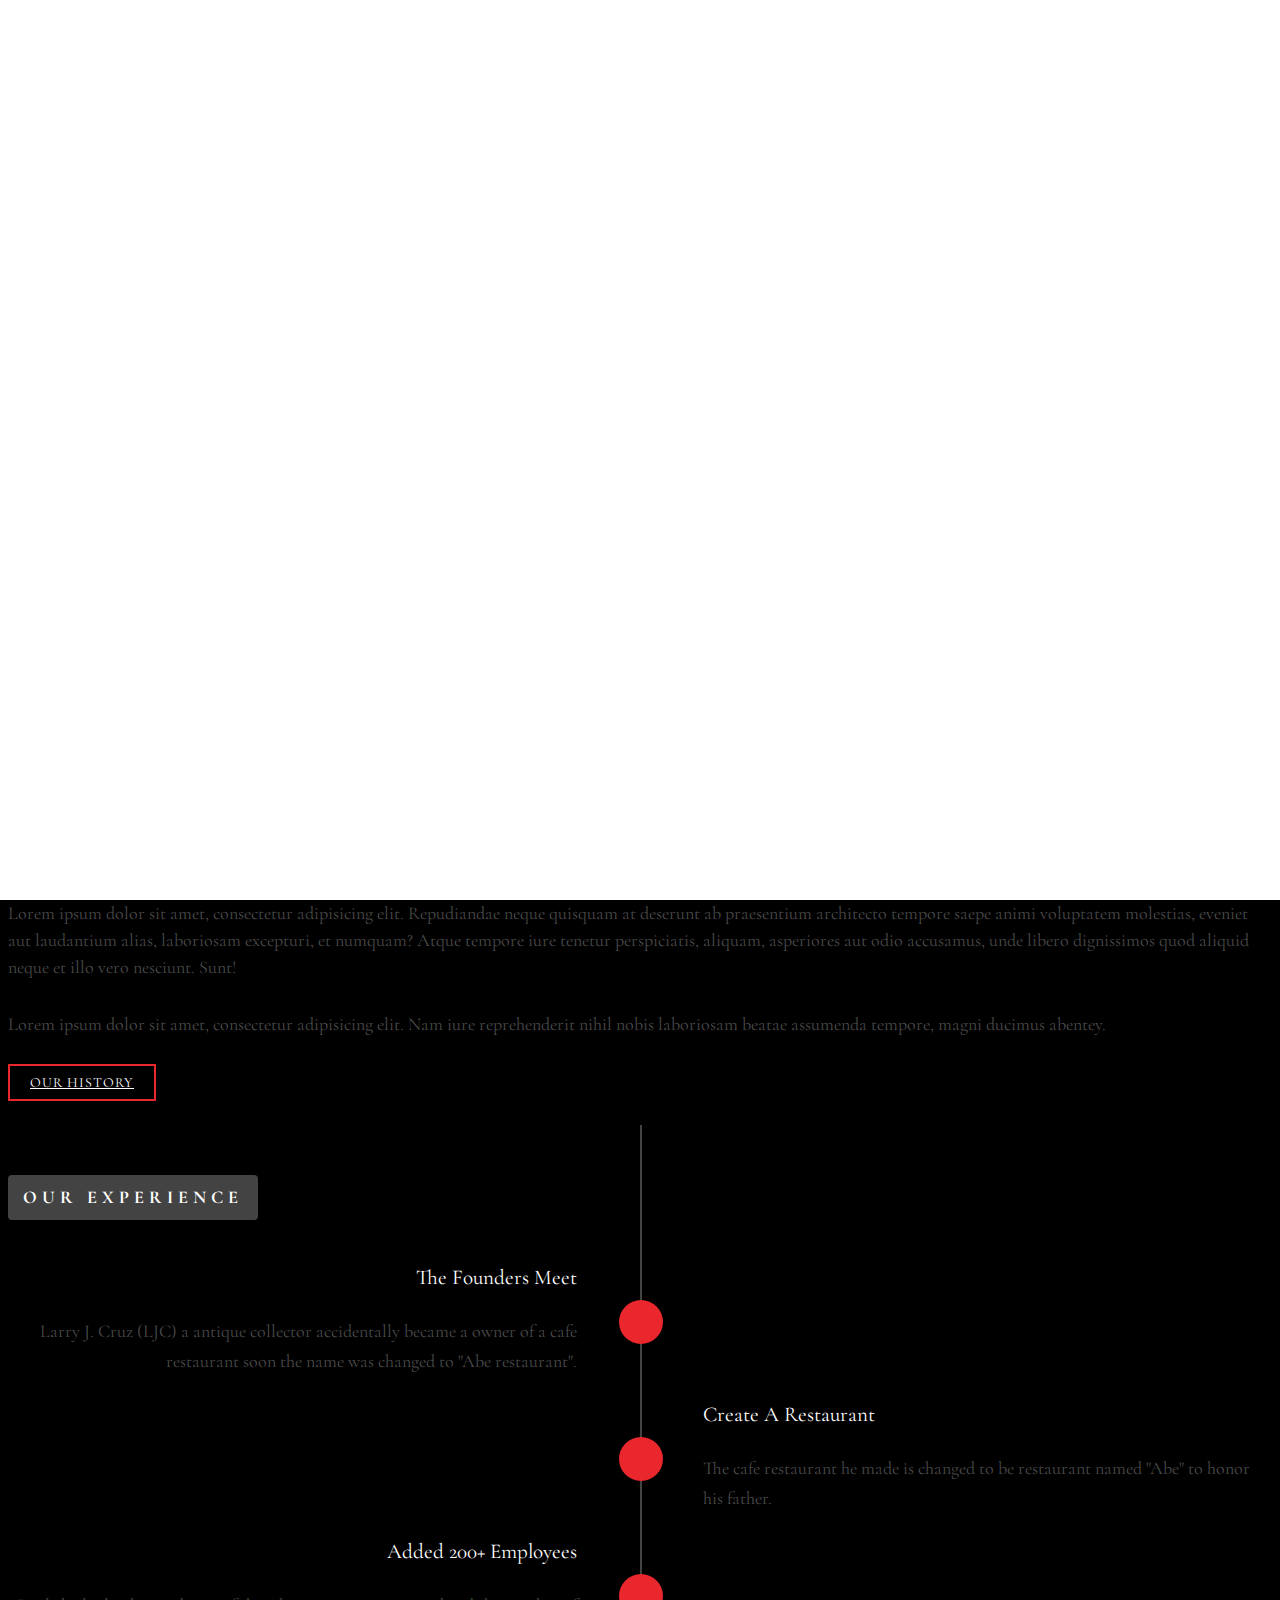
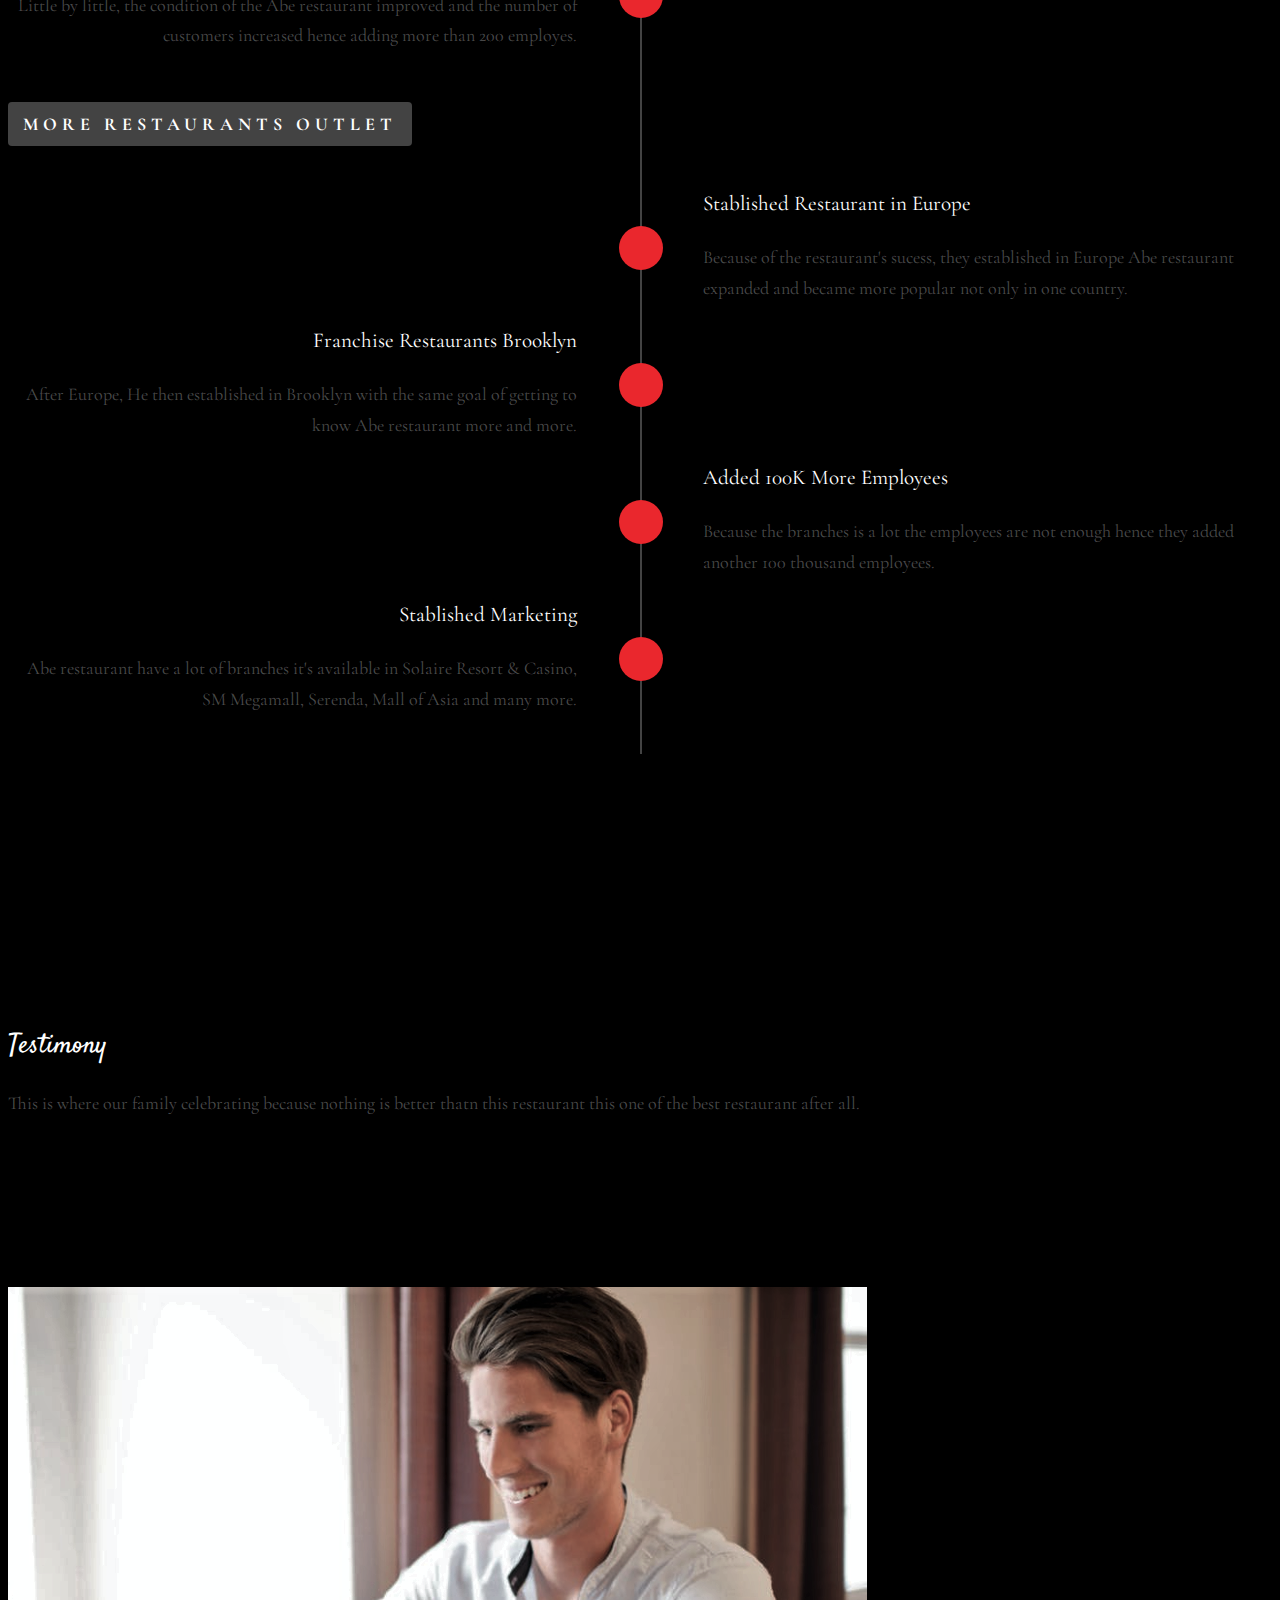
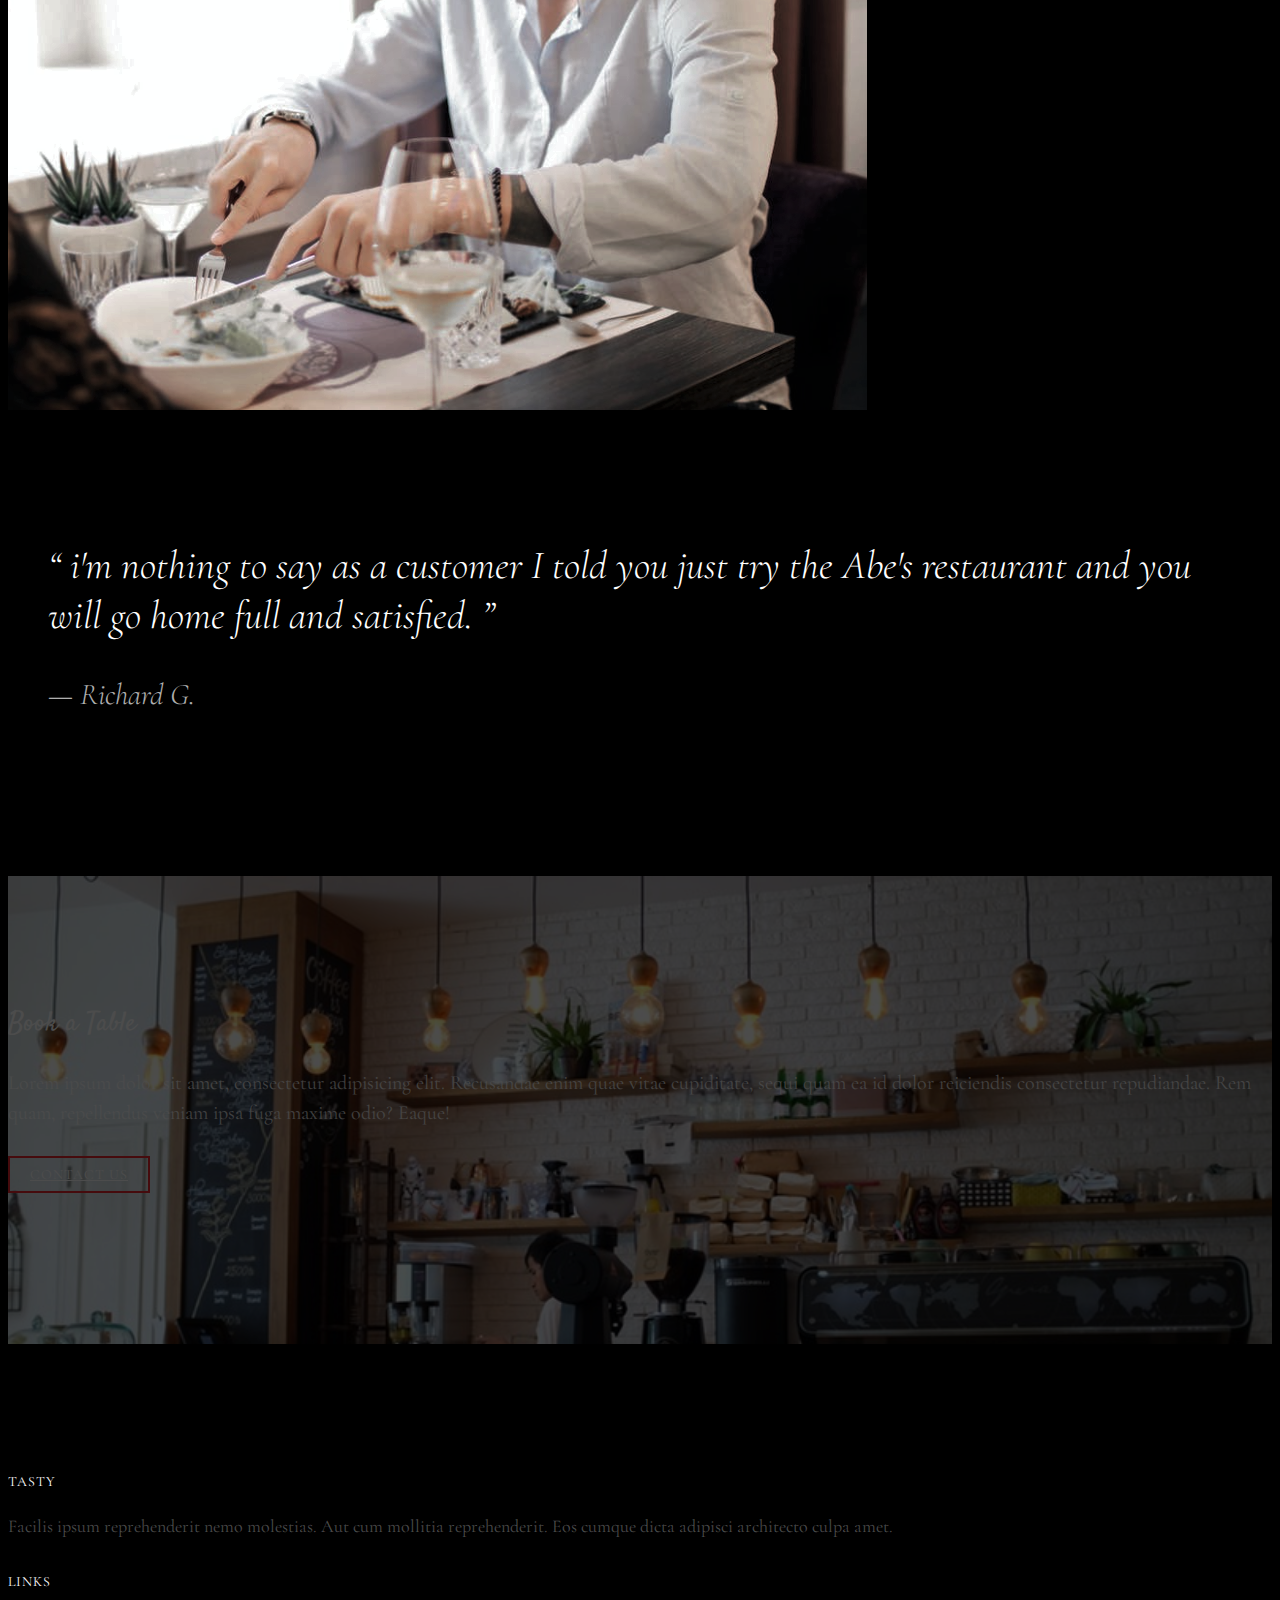
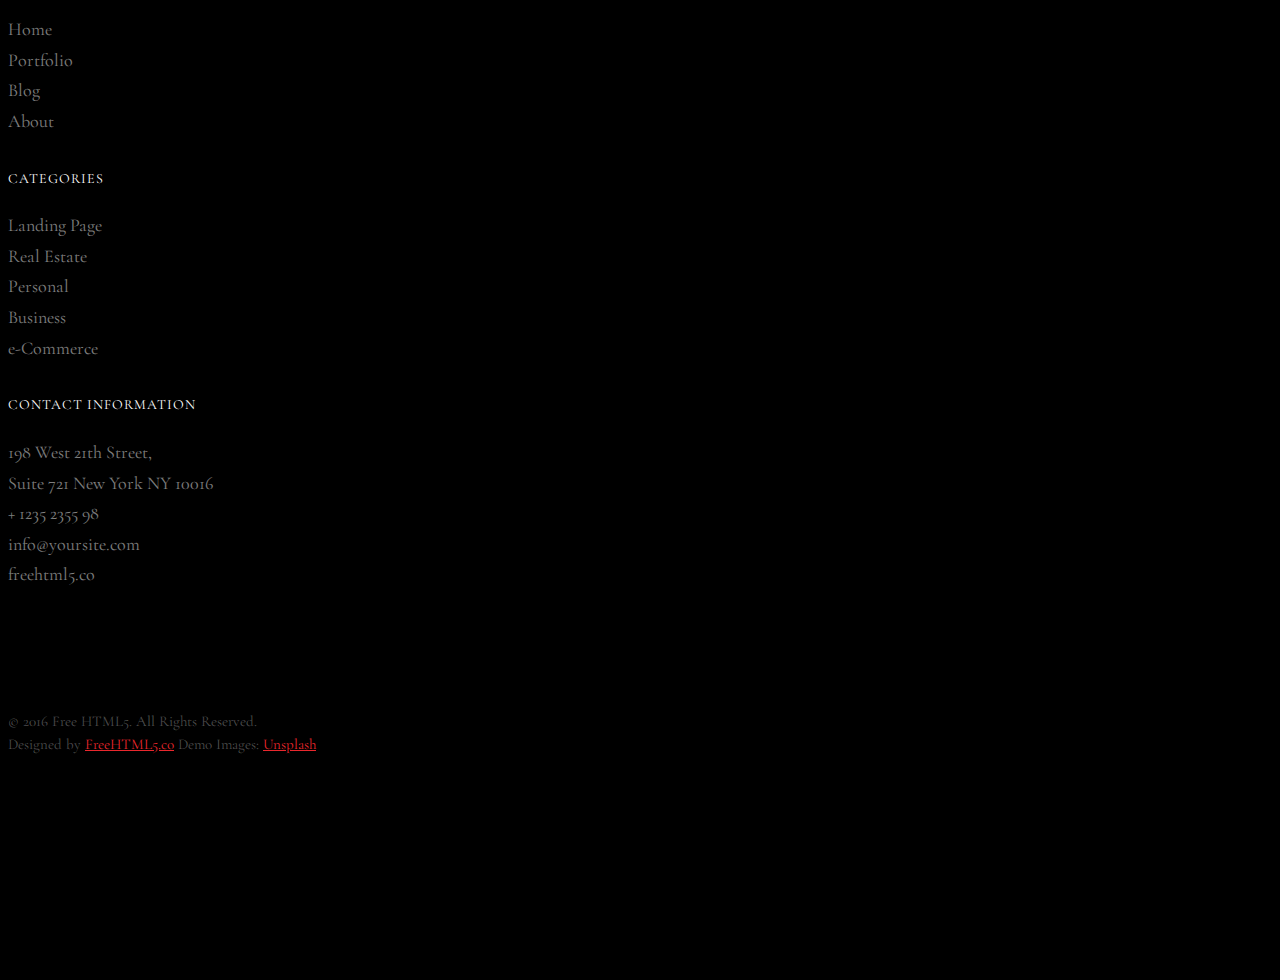
==== commit c5c557ff: "Add files via upload" ====
--- a/about.html
+++ b/about.html
@@ -3,7 +3,7 @@
 	<head>
 	<meta charset="utf-8">
 	<meta http-equiv="X-UA-Compatible" content="IE=edge">
-	<title>Tasty &mdash; Free Website Template, Free HTML5 Template by freehtml5.co</title>
+	<title>Abe Restaurant &mdash; Free Website Template, Free HTML5 Template by freehtml5.co</title>
 	<meta name="viewport" content="width=device-width, initial-scale=1">
 	<meta name="description" content="Free HTML5 Website Template by freehtml5.co" />
 	<meta name="keywords" content="free website templates, free html5, free template, free bootstrap, free website template, html5, css3, mobile first, responsive" />
@@ -67,7 +67,7 @@
 			<div class="container">
 				<div class="row">
 					<div class="col-xs-12 text-center logo-wrap">
-						<div id="fh5co-logo"><a href="index.html">Tasty<span>.</span></a></div>
+						<div id="fh5co-logo"><a href="index.html">Abe Restaurant<span>.</span></a></div>
 					</div>
 					<div class="col-xs-12 text-center menu-1 menu-wrap">
 						<ul>
@@ -82,7 +82,7 @@
 								</ul>
 							</li>
 							<li><a href="reservation.html">Reservation</a></li>
-							<li class="active"><a href="about.html">Abouts</a></li>
+							<li class="active"><a href="about.html">About</a></li>
 							<li><a href="contact.html">Contact</a></li>
 						</ul>
 					</div>
@@ -100,7 +100,7 @@
 					<div class="display-t js-fullheight">
 						<div class="display-tc js-fullheight animate-box" data-animate-effect="fadeIn">
 							<h1>About <em>our</em> Restaurant</h1>
-							<h2>Filipino - Family - Style Restaurant</a></h2>
+							<h2>Brought to you by <a href="http://freehtml5.co/" target="_blank">freehtml5.co</a></h2>
 						</div>
 					</div>
 				</div>
@@ -129,6 +129,8 @@
 	<div id="fh5co-timeline">
 		<div class="container">
 			<div class="row">
+
+
 				<div class="col-md-12 col-md-offset-0">
 					<ul class="timeline animate-box">
 						<li class="timeline-heading text-center animate-box">
@@ -142,7 +144,7 @@
 								
 								</div>
 								<div class="timeline-body">
-									<p>Far far away, behind the word mountains, far from the countries Vokalia and Consonantia, there live the blind texts.</p>
+									<p>Larry J. Cruz (LJC) a antique collector accidentally became a owner of a cafe restaurant soon the name was changed to "Abe restaurant".</p>
 								</div>
 							</div>
 						</li>
@@ -153,7 +155,7 @@
 									<h3 class="timeline-title">Create A Restaurant</h3>
 								</div>
 								<div class="timeline-body">
-									<p>Far far away, behind the word mountains, they live in Bookmarksgrove right at the coast of the Semantics, a large language ocean.</p>
+									<p>The cafe restaurant he made is changed to be restaurant named "Abe" to honor his father.</p>
 								</div>
 							</div>
 						</li>
@@ -164,7 +166,7 @@
 									<h3 class="timeline-title">Added 200+ Employees</h3>
 								</div>
 								<div class="timeline-body">
-									<p>Far far away, behind the word mountains, far from the countries Vokalia and Consonantia, there live the blind texts.</p>
+									<p>Little by little, the condition of the Abe restaurant improved and the number of customers increased hence adding more than 200 employes.</p>
 								</div>
 							</div>
 						</li>
@@ -180,7 +182,7 @@
 									<h3 class="timeline-title">Stablished Restaurant in Europe</h3>
 								</div>
 								<div class="timeline-body">
-									<p>Far far away, behind the word mountains, they live in Bookmarksgrove right at the coast of the Semantics, a large language ocean.</p>
+									<p>Because of the restaurant's sucess, they established in Europe Abe restaurant expanded and became more popular not only in one country.</p>
 								</div>
 							</div>
 						</li>
@@ -191,7 +193,7 @@
 									<h3 class="timeline-title">Franchise Restaurants Brooklyn</h3>
 								</div>
 								<div class="timeline-body">
-									<p>Far far away, behind the word mountains, far from the countries Vokalia and Consonantia, there live the blind texts.</p>
+									<p>After Europe, He then established in Brooklyn with the same goal of getting to know Abe restaurant more and more.</p>
 								</div>
 							</div>
 						</li>
@@ -202,7 +204,7 @@
 									<h3 class="timeline-title">Added 100K More Employees</h3>
 								</div>
 								<div class="timeline-body">
-									<p>Far far away, behind the word mountains, they live in Bookmarksgrove right at the coast of the Semantics, a large language ocean.</p>
+									<p>Because the branches is a lot the employees are not enough hence they added another 100 thousand employees.</p>
 								</div>
 							</div>
 						</li>
@@ -213,7 +215,7 @@
 									<h3 class="timeline-title">Stablished Marketing</h3>
 								</div>
 								<div class="timeline-body">
-									<p>Far far away, behind the word mountains, far from the countries Vokalia and Consonantia, there live the blind texts.</p>
+									<p>Abe restaurant have a lot of branches it's available in Solaire Resort & Casino, SM Megamall, Serenda, Mall of Asia and many more.</p>
 								</div>
 							</div>
 						</li>
@@ -223,6 +225,7 @@
 		</div>
 	</div>
 
+	<!-- !!!!!!!!!!!!! -->
 	<div id="fh5co-featured-testimony" class="fh5co-section">
 		<div class="container">
 			<div class="row">
@@ -230,19 +233,19 @@
 					<h2>Testimony</h2>
 					<div class="row">
 						<div class="col-md-6">
-							<p>Lorem ipsum dolor sit amet, consectetur adipisicing elit. Reiciendis ab debitis sit itaque totam, a maiores nihil, nulla magnam porro minima officiis! Doloribus aliquam voluptates corporis et tempora consequuntur ipsam, itaque, nesciunt similique commodi omnis.</p>
+							<p>This is where our family celebrating because nothing is better thatn this restaurant this one of the best restaurant after all.</p>
 						</div>
 					</div>
 				</div>
 
 				<div class="col-md-5 animate-box img-to-responsive">
-						<img src="images/person_1.jpg" alt="">
-				</div>
-				<div class="col-md-7 animate-box">
-					<blockquote>
-						<p> &ldquo; Quantum ipsum dolor sit amet, consectetur adipisicing elit. Reiciendis ab debitis sit itaque totam, a maiores nihil, nulla magnam porro minima officiis! Doloribus aliquam voluptates corporis et tempora consequuntur ipsam. &rdquo;</p>
-						<p class="author"><cite>&mdash; Jane Smith</cite></p>
-					</blockquote>
+					<img src="images/05555.png" alt="">
+			</div>
+			<div class="col-md-7 animate-box">
+				<blockquote>
+					<p>&ldquo; i'm nothing to say as a customer I told you just try the Abe's restaurant and you will go home full and satisfied. &rdquo;</p>
+					<p class="author"><cite>&mdash; Richard G.</cite></p>
+				</blockquote>
 				</div>
 			</div>
 		</div>
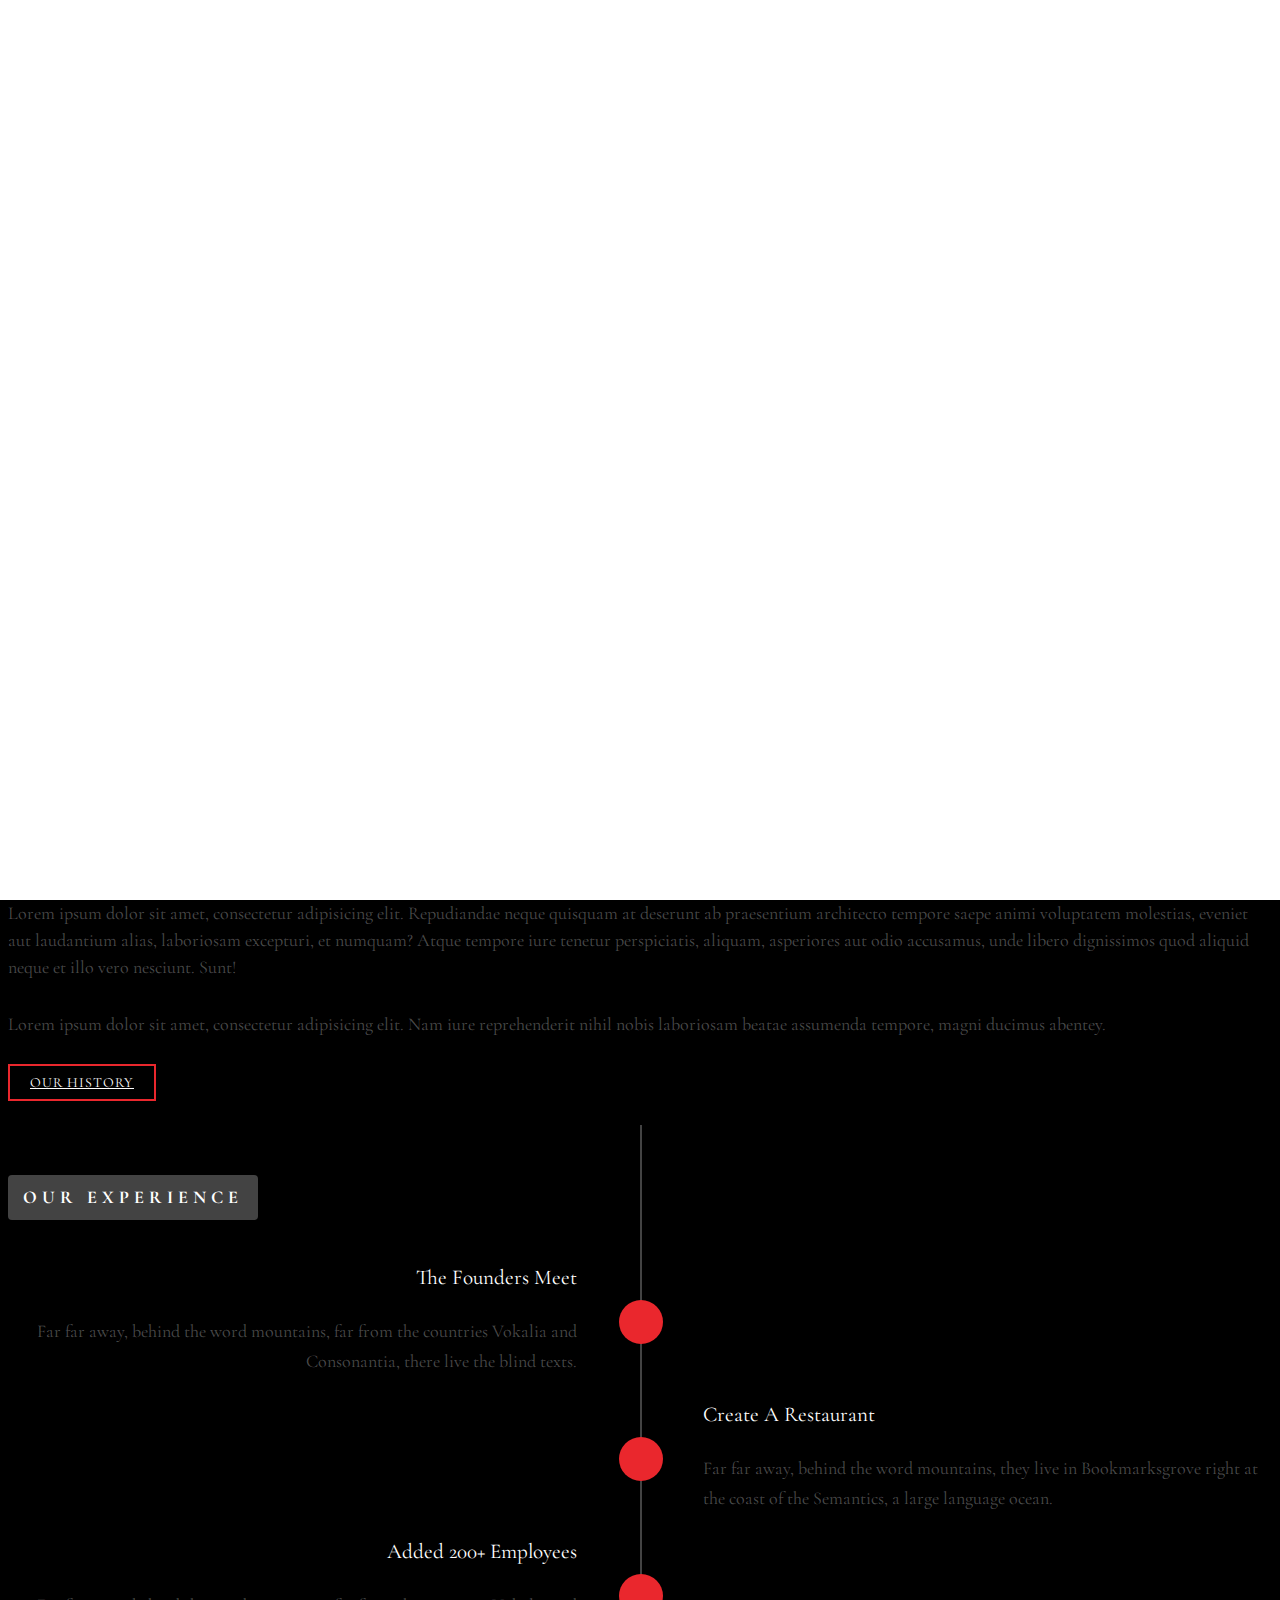
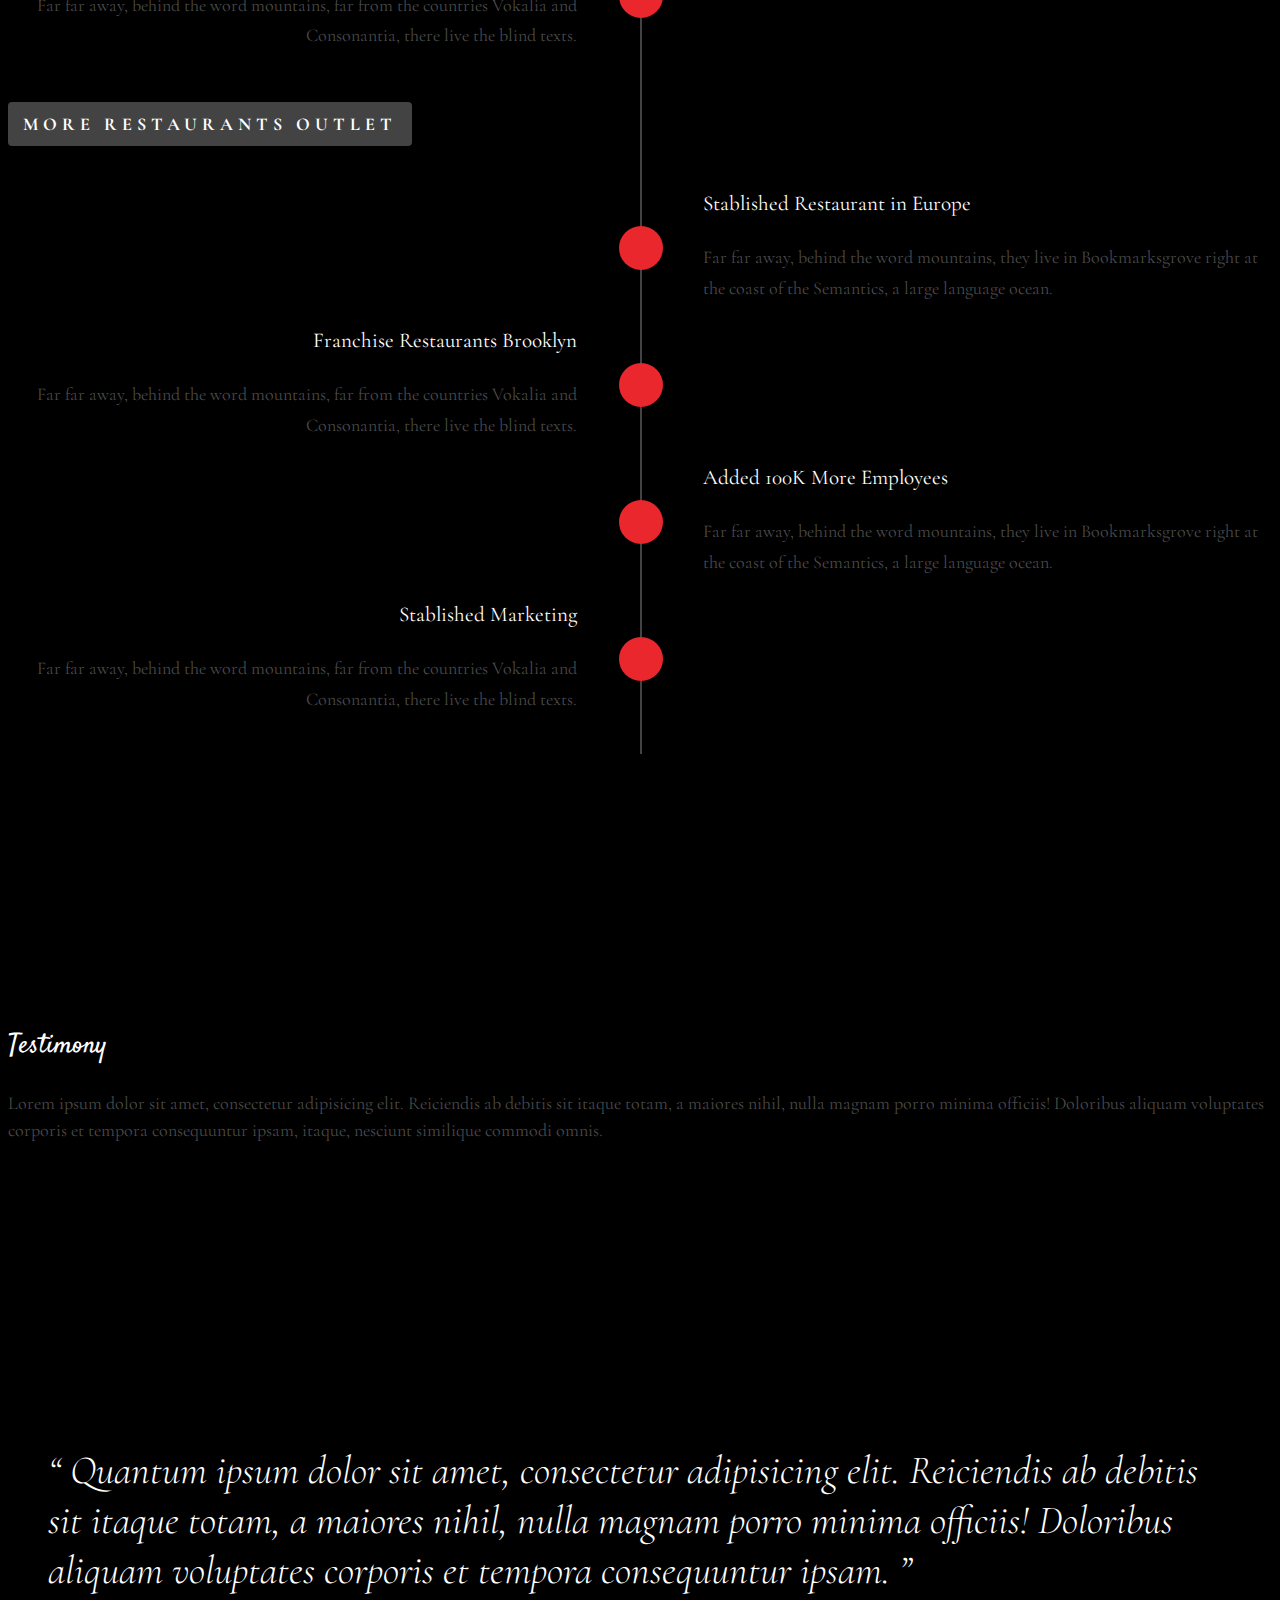
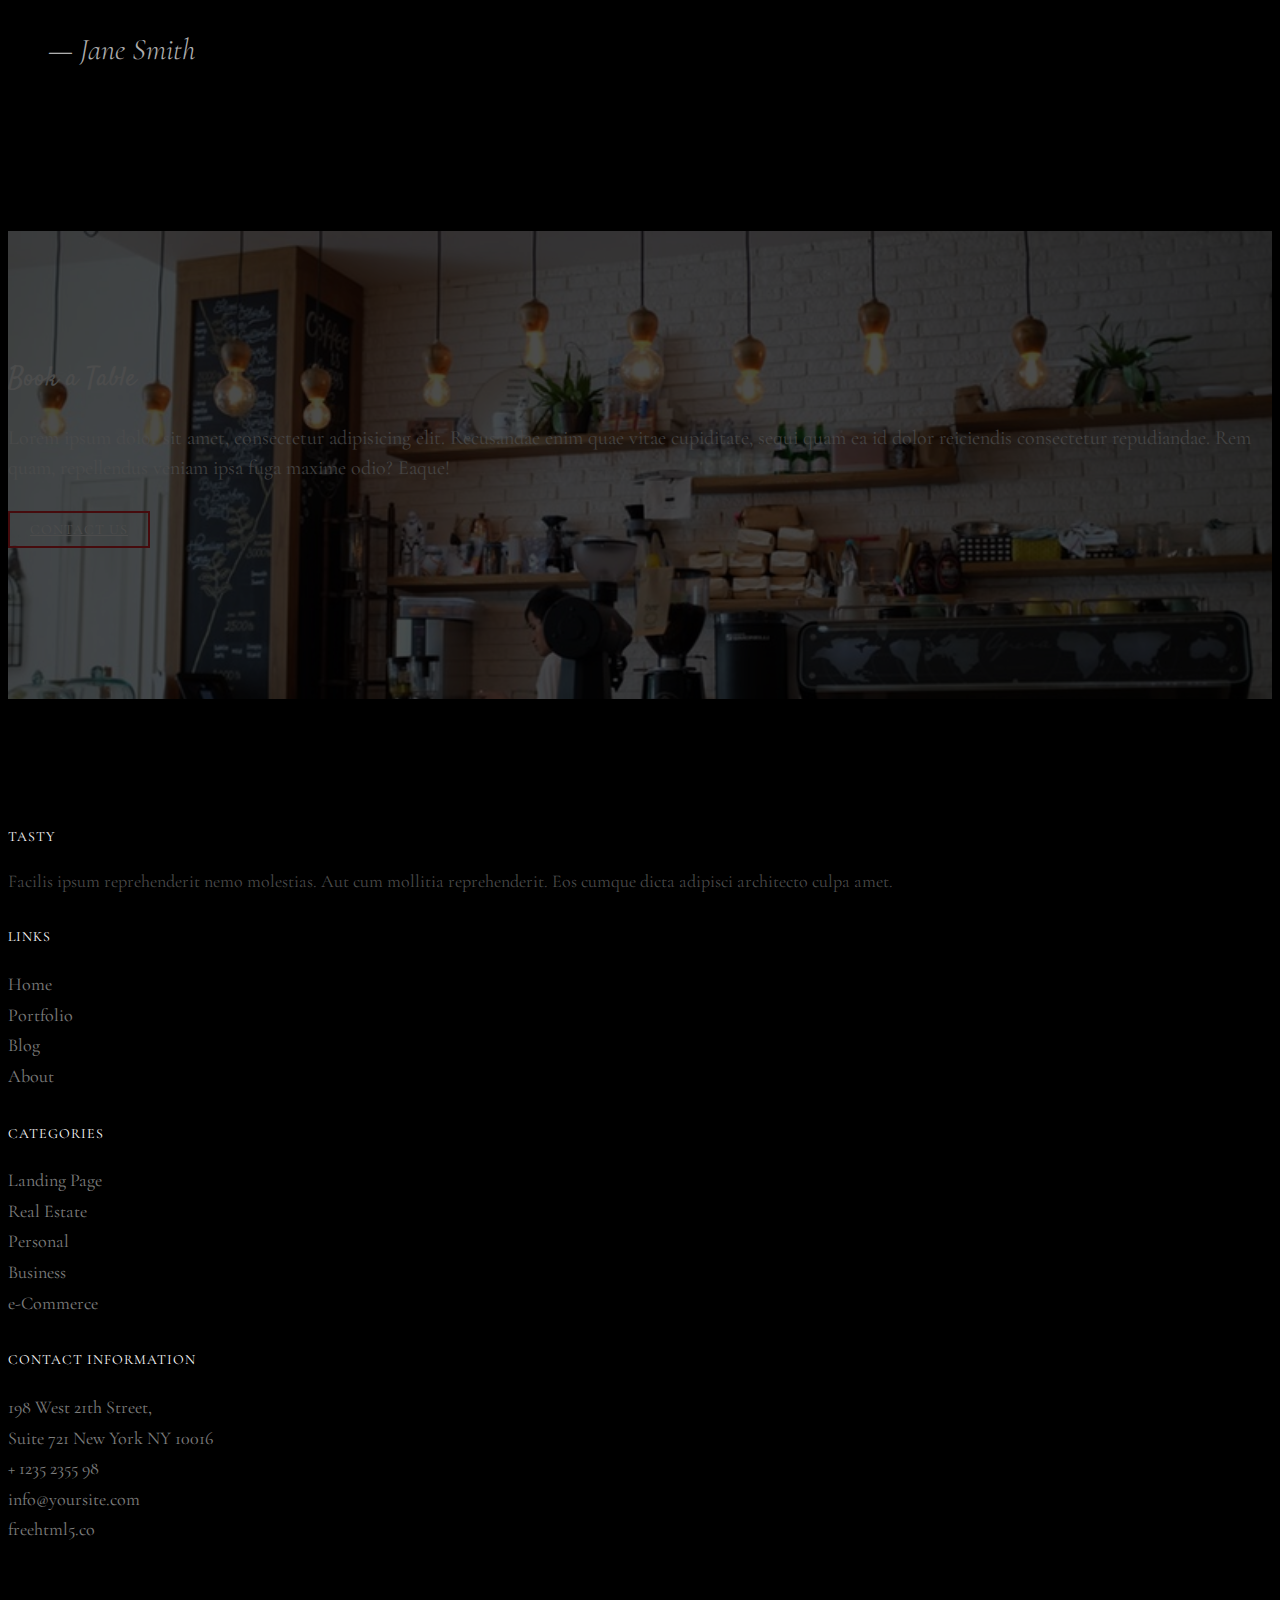
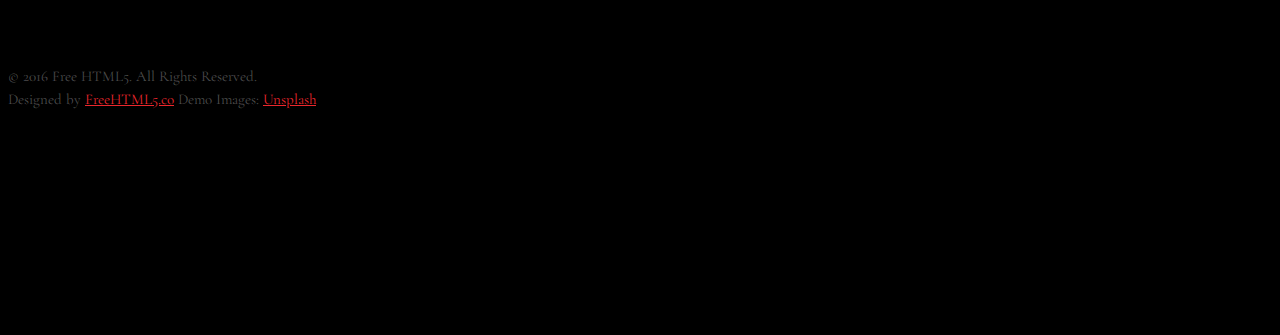
==== commit a25679e4: "Add files via upload" ====
--- a/about.html
+++ b/about.html
@@ -3,7 +3,7 @@
 	<head>
 	<meta charset="utf-8">
 	<meta http-equiv="X-UA-Compatible" content="IE=edge">
-	<title>Abe Restaurant &mdash; Free Website Template, Free HTML5 Template by freehtml5.co</title>
+	<title>Tasty &mdash; Free Website Template, Free HTML5 Template by freehtml5.co</title>
 	<meta name="viewport" content="width=device-width, initial-scale=1">
 	<meta name="description" content="Free HTML5 Website Template by freehtml5.co" />
 	<meta name="keywords" content="free website templates, free html5, free template, free bootstrap, free website template, html5, css3, mobile first, responsive" />
@@ -67,7 +67,7 @@
 			<div class="container">
 				<div class="row">
 					<div class="col-xs-12 text-center logo-wrap">
-						<div id="fh5co-logo"><a href="index.html">Abe Restaurant<span>.</span></a></div>
+						<div id="fh5co-logo"><a href="index.html">Tasty<span>.</span></a></div>
 					</div>
 					<div class="col-xs-12 text-center menu-1 menu-wrap">
 						<ul>
@@ -82,7 +82,7 @@
 								</ul>
 							</li>
 							<li><a href="reservation.html">Reservation</a></li>
-							<li class="active"><a href="about.html">About</a></li>
+							<li class="active"><a href="about.html">Abouts</a></li>
 							<li><a href="contact.html">Contact</a></li>
 						</ul>
 					</div>
@@ -100,7 +100,7 @@
 					<div class="display-t js-fullheight">
 						<div class="display-tc js-fullheight animate-box" data-animate-effect="fadeIn">
 							<h1>About <em>our</em> Restaurant</h1>
-							<h2>Brought to you by <a href="http://freehtml5.co/" target="_blank">freehtml5.co</a></h2>
+							<h2>Filipino - Family - Style Restaurant</a></h2>
 						</div>
 					</div>
 				</div>
@@ -129,8 +129,6 @@
 	<div id="fh5co-timeline">
 		<div class="container">
 			<div class="row">
-
-
 				<div class="col-md-12 col-md-offset-0">
 					<ul class="timeline animate-box">
 						<li class="timeline-heading text-center animate-box">
@@ -144,7 +142,7 @@
 								
 								</div>
 								<div class="timeline-body">
-									<p>Larry J. Cruz (LJC) a antique collector accidentally became a owner of a cafe restaurant soon the name was changed to "Abe restaurant".</p>
+									<p>Far far away, behind the word mountains, far from the countries Vokalia and Consonantia, there live the blind texts.</p>
 								</div>
 							</div>
 						</li>
@@ -155,7 +153,7 @@
 									<h3 class="timeline-title">Create A Restaurant</h3>
 								</div>
 								<div class="timeline-body">
-									<p>The cafe restaurant he made is changed to be restaurant named "Abe" to honor his father.</p>
+									<p>Far far away, behind the word mountains, they live in Bookmarksgrove right at the coast of the Semantics, a large language ocean.</p>
 								</div>
 							</div>
 						</li>
@@ -166,7 +164,7 @@
 									<h3 class="timeline-title">Added 200+ Employees</h3>
 								</div>
 								<div class="timeline-body">
-									<p>Little by little, the condition of the Abe restaurant improved and the number of customers increased hence adding more than 200 employes.</p>
+									<p>Far far away, behind the word mountains, far from the countries Vokalia and Consonantia, there live the blind texts.</p>
 								</div>
 							</div>
 						</li>
@@ -182,7 +180,7 @@
 									<h3 class="timeline-title">Stablished Restaurant in Europe</h3>
 								</div>
 								<div class="timeline-body">
-									<p>Because of the restaurant's sucess, they established in Europe Abe restaurant expanded and became more popular not only in one country.</p>
+									<p>Far far away, behind the word mountains, they live in Bookmarksgrove right at the coast of the Semantics, a large language ocean.</p>
 								</div>
 							</div>
 						</li>
@@ -193,7 +191,7 @@
 									<h3 class="timeline-title">Franchise Restaurants Brooklyn</h3>
 								</div>
 								<div class="timeline-body">
-									<p>After Europe, He then established in Brooklyn with the same goal of getting to know Abe restaurant more and more.</p>
+									<p>Far far away, behind the word mountains, far from the countries Vokalia and Consonantia, there live the blind texts.</p>
 								</div>
 							</div>
 						</li>
@@ -204,7 +202,7 @@
 									<h3 class="timeline-title">Added 100K More Employees</h3>
 								</div>
 								<div class="timeline-body">
-									<p>Because the branches is a lot the employees are not enough hence they added another 100 thousand employees.</p>
+									<p>Far far away, behind the word mountains, they live in Bookmarksgrove right at the coast of the Semantics, a large language ocean.</p>
 								</div>
 							</div>
 						</li>
@@ -215,7 +213,7 @@
 									<h3 class="timeline-title">Stablished Marketing</h3>
 								</div>
 								<div class="timeline-body">
-									<p>Abe restaurant have a lot of branches it's available in Solaire Resort & Casino, SM Megamall, Serenda, Mall of Asia and many more.</p>
+									<p>Far far away, behind the word mountains, far from the countries Vokalia and Consonantia, there live the blind texts.</p>
 								</div>
 							</div>
 						</li>
@@ -225,7 +223,6 @@
 		</div>
 	</div>
 
-	<!-- !!!!!!!!!!!!! -->
 	<div id="fh5co-featured-testimony" class="fh5co-section">
 		<div class="container">
 			<div class="row">
@@ -233,19 +230,19 @@
 					<h2>Testimony</h2>
 					<div class="row">
 						<div class="col-md-6">
-							<p>This is where our family celebrating because nothing is better thatn this restaurant this one of the best restaurant after all.</p>
+							<p>Lorem ipsum dolor sit amet, consectetur adipisicing elit. Reiciendis ab debitis sit itaque totam, a maiores nihil, nulla magnam porro minima officiis! Doloribus aliquam voluptates corporis et tempora consequuntur ipsam, itaque, nesciunt similique commodi omnis.</p>
 						</div>
 					</div>
 				</div>
 
 				<div class="col-md-5 animate-box img-to-responsive">
-					<img src="images/05555.png" alt="">
-			</div>
-			<div class="col-md-7 animate-box">
-				<blockquote>
-					<p>&ldquo; i'm nothing to say as a customer I told you just try the Abe's restaurant and you will go home full and satisfied. &rdquo;</p>
-					<p class="author"><cite>&mdash; Richard G.</cite></p>
-				</blockquote>
+						<img src="images/person_1.jpg" alt="">
+				</div>
+				<div class="col-md-7 animate-box">
+					<blockquote>
+						<p> &ldquo; Quantum ipsum dolor sit amet, consectetur adipisicing elit. Reiciendis ab debitis sit itaque totam, a maiores nihil, nulla magnam porro minima officiis! Doloribus aliquam voluptates corporis et tempora consequuntur ipsam. &rdquo;</p>
+						<p class="author"><cite>&mdash; Jane Smith</cite></p>
+					</blockquote>
 				</div>
 			</div>
 		</div>
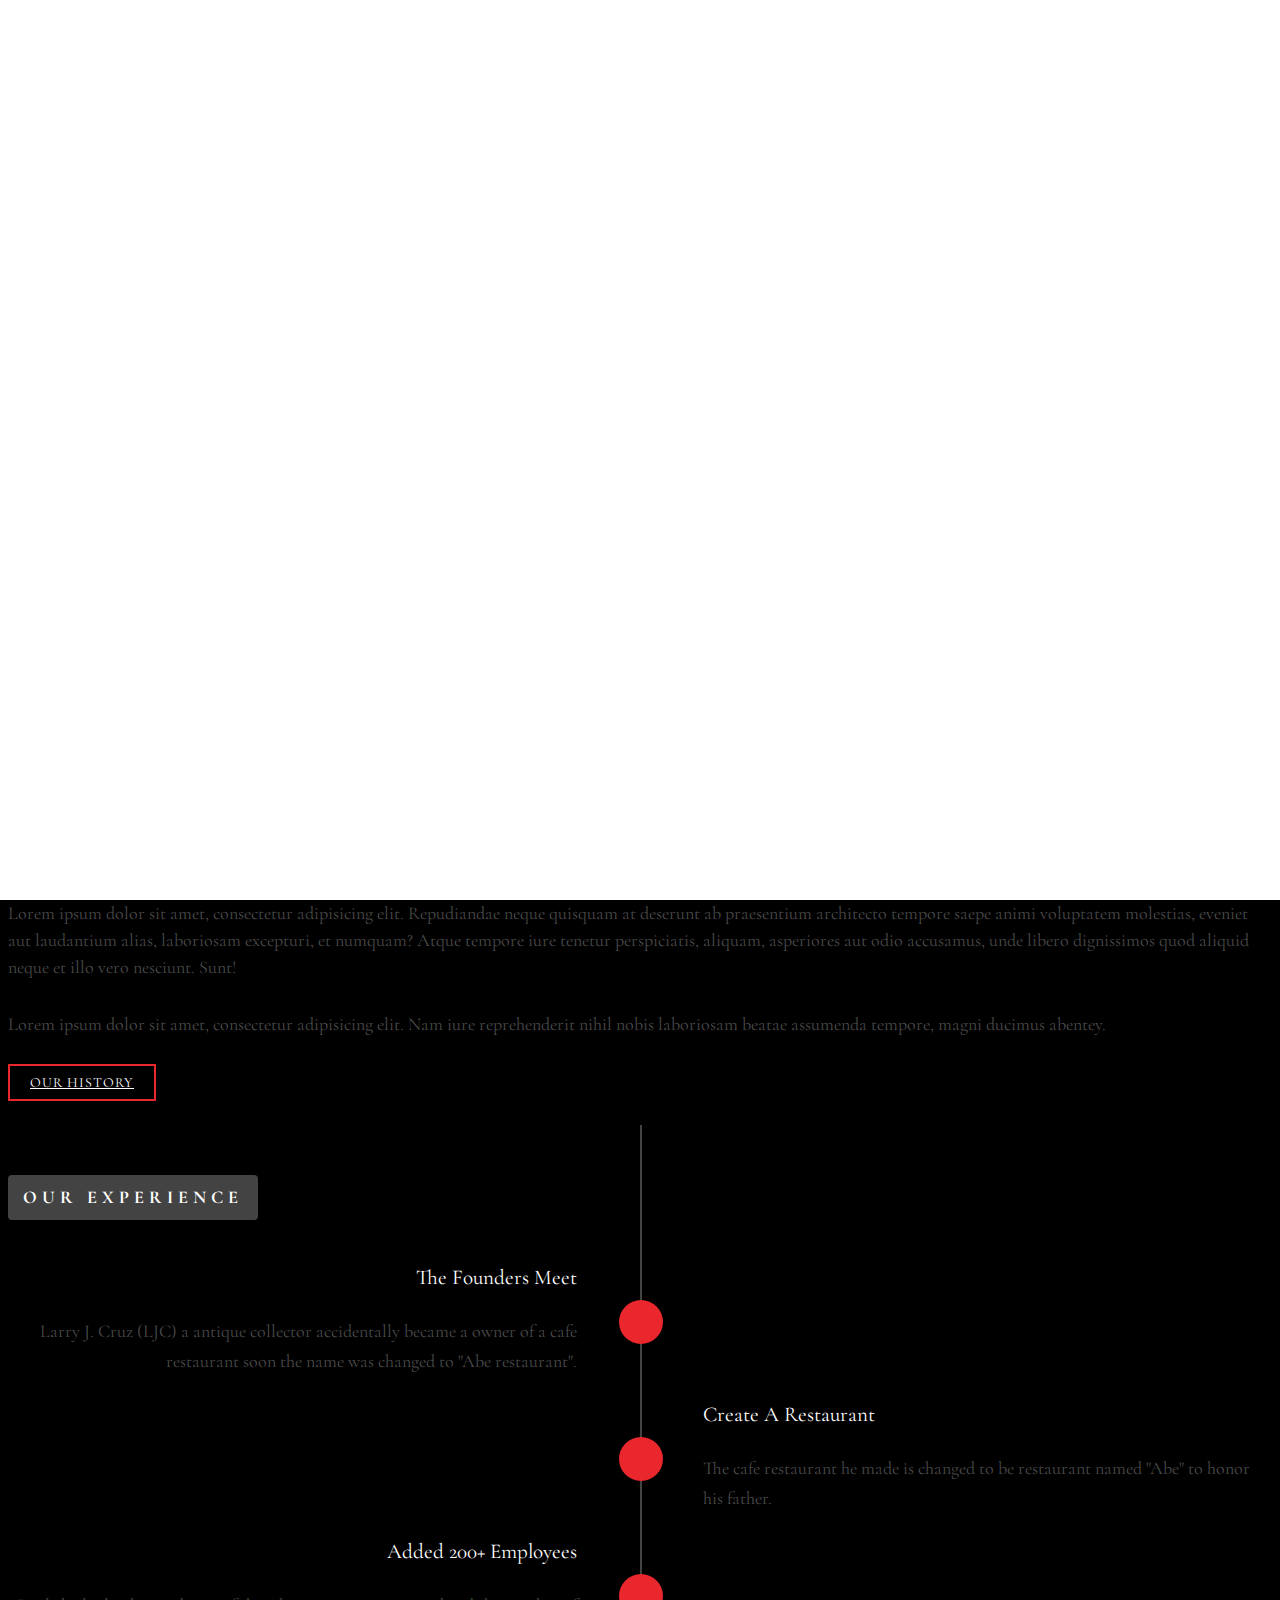
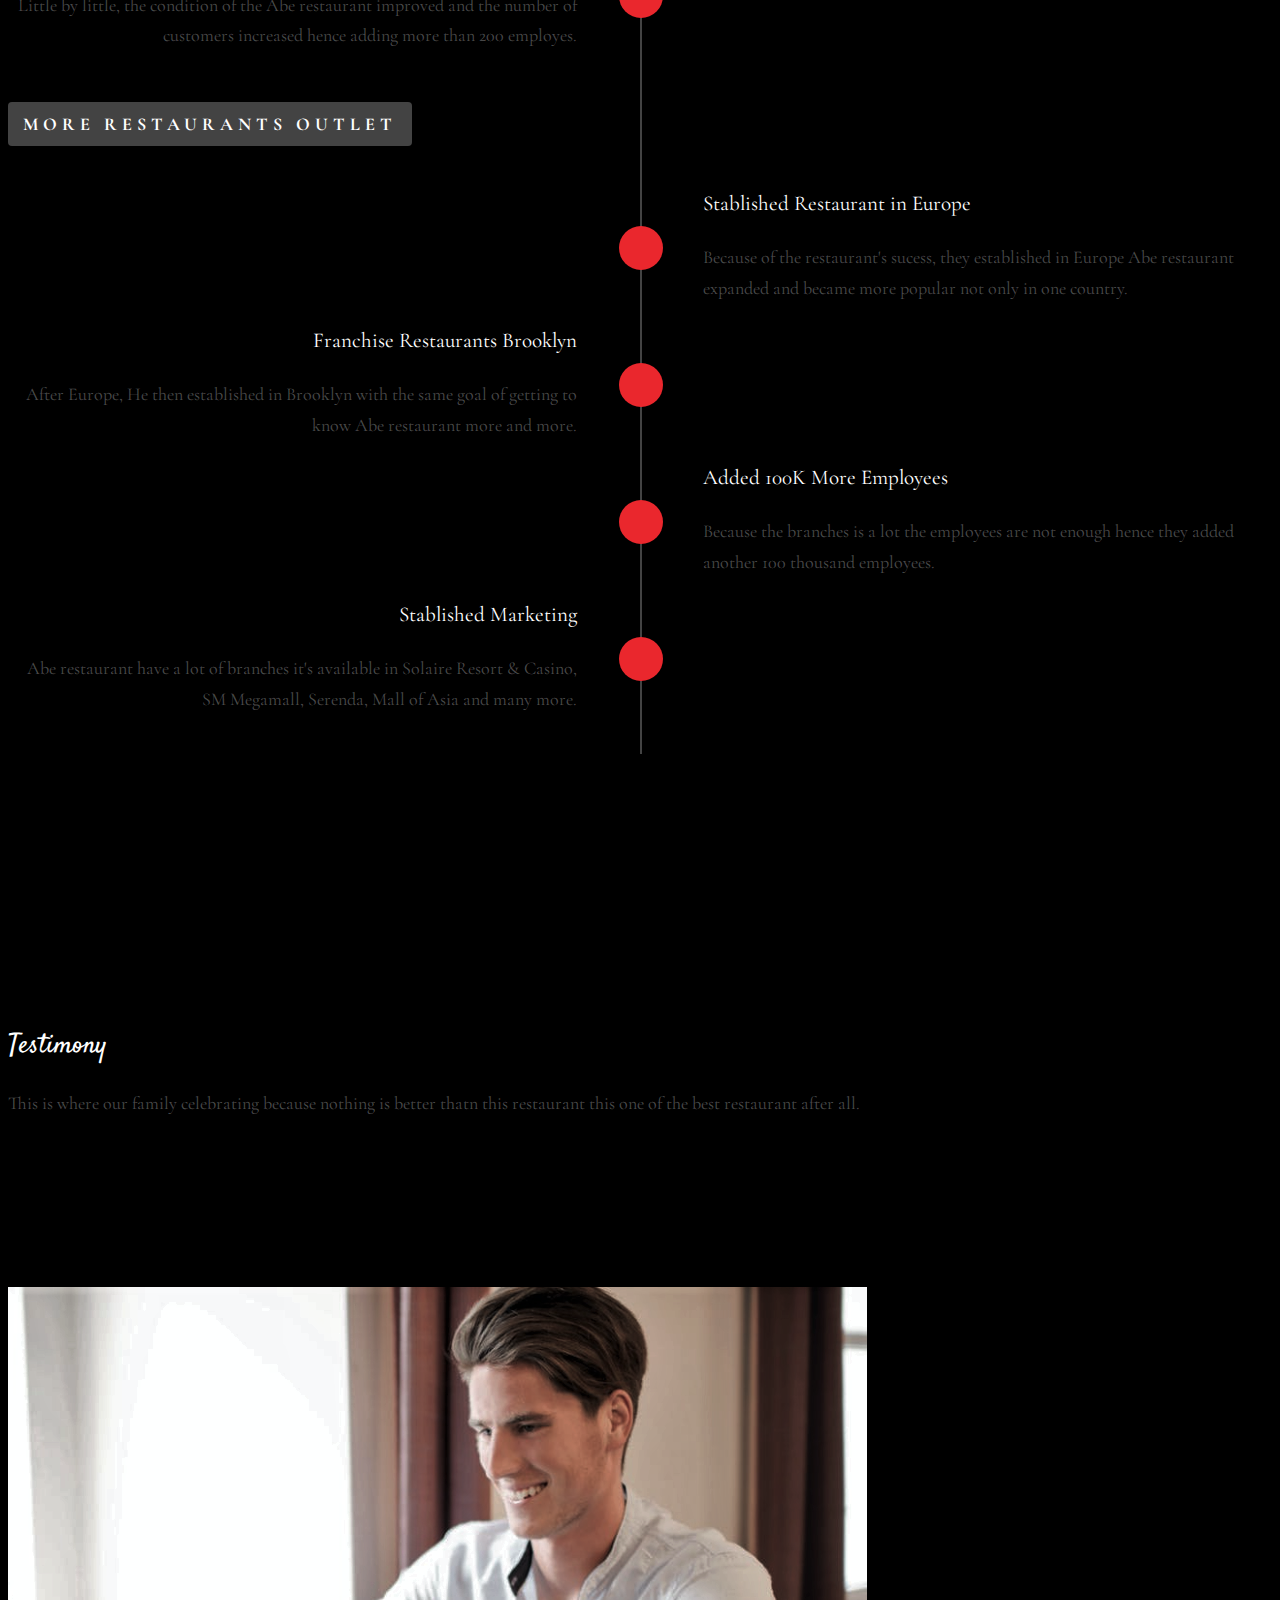
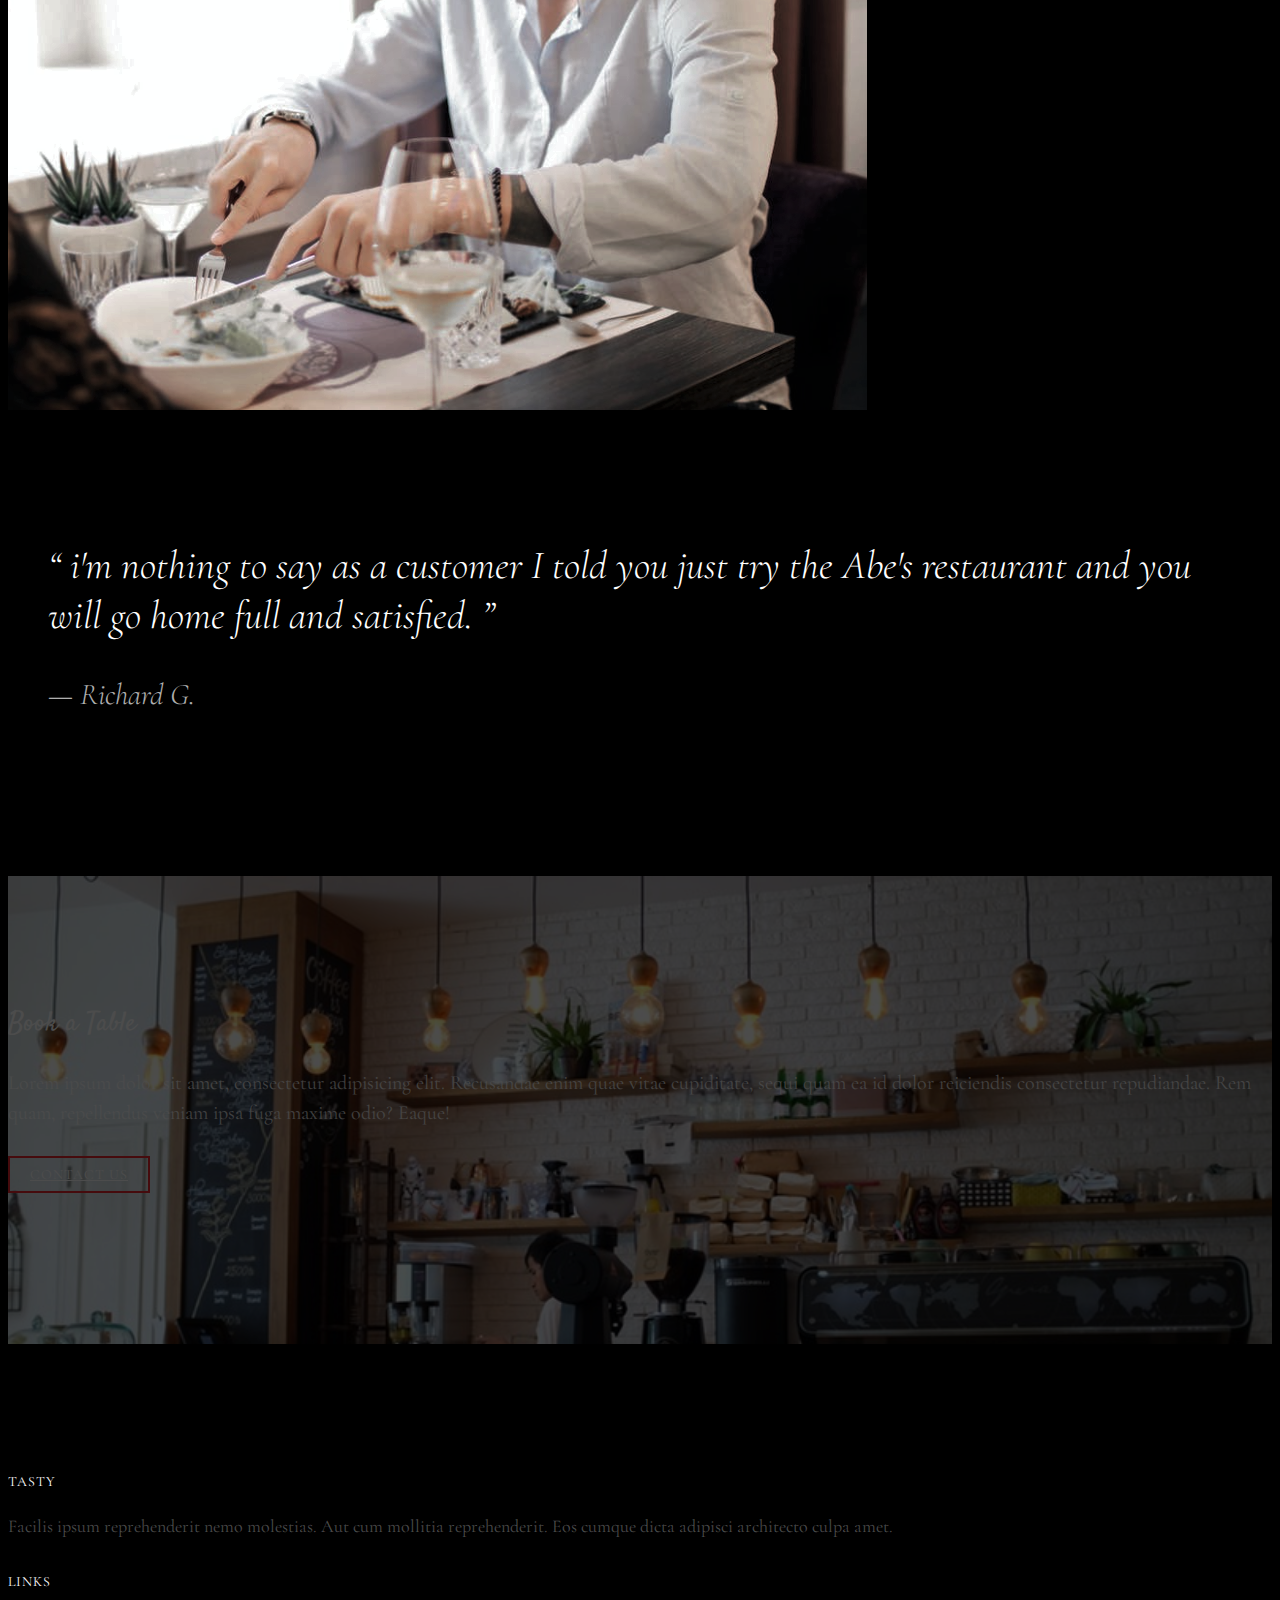
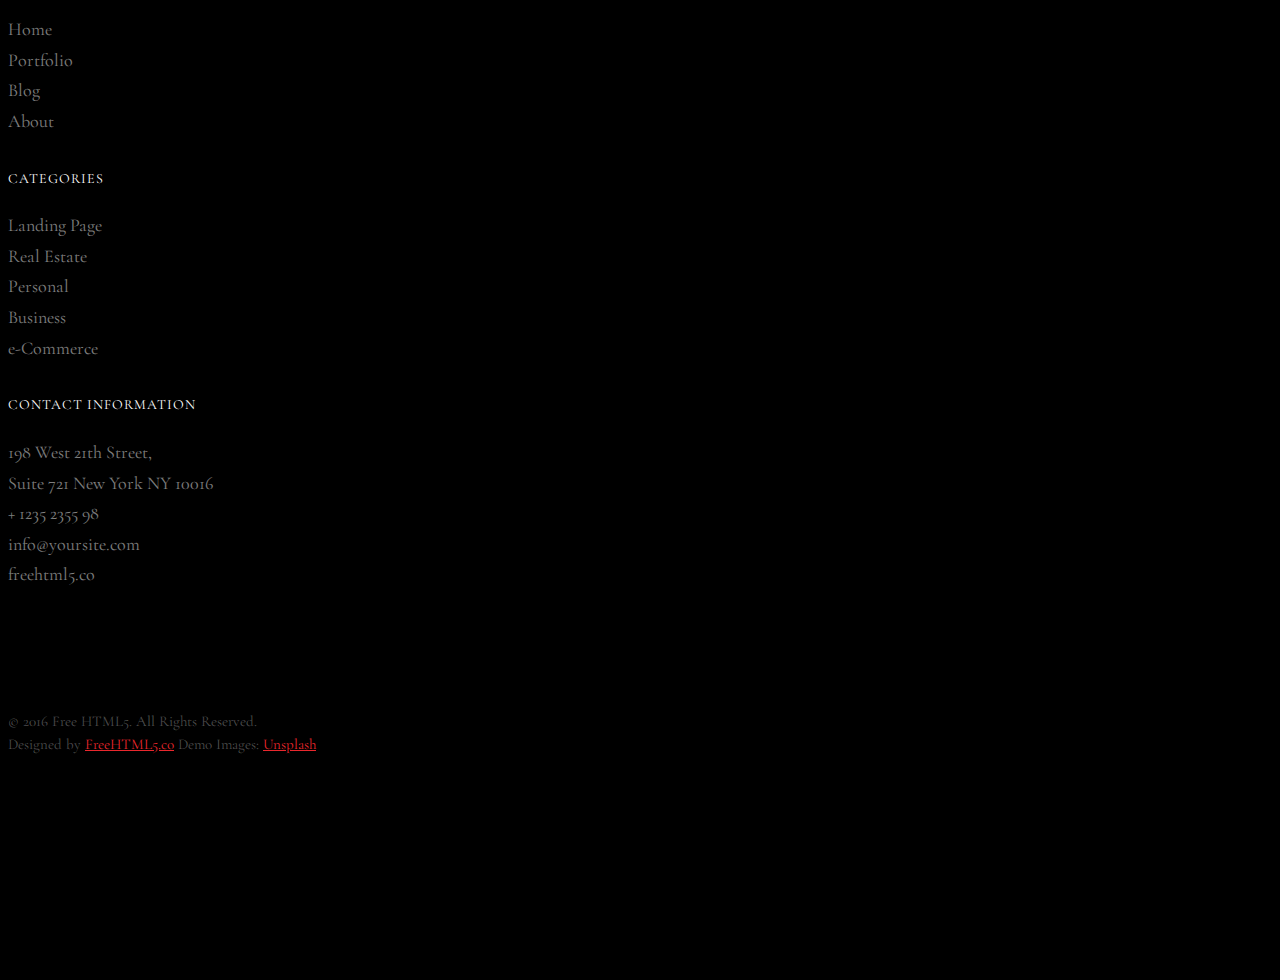
==== commit 4f705c3f: "Add files via upload" ====
--- a/about.html
+++ b/about.html
@@ -3,7 +3,7 @@
 	<head>
 	<meta charset="utf-8">
 	<meta http-equiv="X-UA-Compatible" content="IE=edge">
-	<title>Tasty &mdash; Free Website Template, Free HTML5 Template by freehtml5.co</title>
+	<title>Abe Restaurant &mdash; Free Website Template, Free HTML5 Template by freehtml5.co</title>
 	<meta name="viewport" content="width=device-width, initial-scale=1">
 	<meta name="description" content="Free HTML5 Website Template by freehtml5.co" />
 	<meta name="keywords" content="free website templates, free html5, free template, free bootstrap, free website template, html5, css3, mobile first, responsive" />
@@ -67,7 +67,7 @@
 			<div class="container">
 				<div class="row">
 					<div class="col-xs-12 text-center logo-wrap">
-						<div id="fh5co-logo"><a href="index.html">Tasty<span>.</span></a></div>
+						<div id="fh5co-logo"><a href="index.html">Abe Restaurant<span>.</span></a></div>
 					</div>
 					<div class="col-xs-12 text-center menu-1 menu-wrap">
 						<ul>
@@ -82,7 +82,7 @@
 								</ul>
 							</li>
 							<li><a href="reservation.html">Reservation</a></li>
-							<li class="active"><a href="about.html">Abouts</a></li>
+							<li class="active"><a href="about.html">About</a></li>
 							<li><a href="contact.html">Contact</a></li>
 						</ul>
 					</div>
@@ -100,7 +100,7 @@
 					<div class="display-t js-fullheight">
 						<div class="display-tc js-fullheight animate-box" data-animate-effect="fadeIn">
 							<h1>About <em>our</em> Restaurant</h1>
-							<h2>Filipino - Family - Style Restaurant</a></h2>
+							<h2>Brought to you by <a href="http://freehtml5.co/" target="_blank">freehtml5.co</a></h2>
 						</div>
 					</div>
 				</div>
@@ -129,6 +129,8 @@
 	<div id="fh5co-timeline">
 		<div class="container">
 			<div class="row">
+
+
 				<div class="col-md-12 col-md-offset-0">
 					<ul class="timeline animate-box">
 						<li class="timeline-heading text-center animate-box">
@@ -142,7 +144,7 @@
 								
 								</div>
 								<div class="timeline-body">
-									<p>Far far away, behind the word mountains, far from the countries Vokalia and Consonantia, there live the blind texts.</p>
+									<p>Larry J. Cruz (LJC) a antique collector accidentally became a owner of a cafe restaurant soon the name was changed to "Abe restaurant".</p>
 								</div>
 							</div>
 						</li>
@@ -153,7 +155,7 @@
 									<h3 class="timeline-title">Create A Restaurant</h3>
 								</div>
 								<div class="timeline-body">
-									<p>Far far away, behind the word mountains, they live in Bookmarksgrove right at the coast of the Semantics, a large language ocean.</p>
+									<p>The cafe restaurant he made is changed to be restaurant named "Abe" to honor his father.</p>
 								</div>
 							</div>
 						</li>
@@ -164,7 +166,7 @@
 									<h3 class="timeline-title">Added 200+ Employees</h3>
 								</div>
 								<div class="timeline-body">
-									<p>Far far away, behind the word mountains, far from the countries Vokalia and Consonantia, there live the blind texts.</p>
+									<p>Little by little, the condition of the Abe restaurant improved and the number of customers increased hence adding more than 200 employes.</p>
 								</div>
 							</div>
 						</li>
@@ -180,7 +182,7 @@
 									<h3 class="timeline-title">Stablished Restaurant in Europe</h3>
 								</div>
 								<div class="timeline-body">
-									<p>Far far away, behind the word mountains, they live in Bookmarksgrove right at the coast of the Semantics, a large language ocean.</p>
+									<p>Because of the restaurant's sucess, they established in Europe Abe restaurant expanded and became more popular not only in one country.</p>
 								</div>
 							</div>
 						</li>
@@ -191,7 +193,7 @@
 									<h3 class="timeline-title">Franchise Restaurants Brooklyn</h3>
 								</div>
 								<div class="timeline-body">
-									<p>Far far away, behind the word mountains, far from the countries Vokalia and Consonantia, there live the blind texts.</p>
+									<p>After Europe, He then established in Brooklyn with the same goal of getting to know Abe restaurant more and more.</p>
 								</div>
 							</div>
 						</li>
@@ -202,7 +204,7 @@
 									<h3 class="timeline-title">Added 100K More Employees</h3>
 								</div>
 								<div class="timeline-body">
-									<p>Far far away, behind the word mountains, they live in Bookmarksgrove right at the coast of the Semantics, a large language ocean.</p>
+									<p>Because the branches is a lot the employees are not enough hence they added another 100 thousand employees.</p>
 								</div>
 							</div>
 						</li>
@@ -213,7 +215,7 @@
 									<h3 class="timeline-title">Stablished Marketing</h3>
 								</div>
 								<div class="timeline-body">
-									<p>Far far away, behind the word mountains, far from the countries Vokalia and Consonantia, there live the blind texts.</p>
+									<p>Abe restaurant have a lot of branches it's available in Solaire Resort & Casino, SM Megamall, Serenda, Mall of Asia and many more.</p>
 								</div>
 							</div>
 						</li>
@@ -223,6 +225,7 @@
 		</div>
 	</div>
 
+	<!-- !!!!!!!!!!!!! -->
 	<div id="fh5co-featured-testimony" class="fh5co-section">
 		<div class="container">
 			<div class="row">
@@ -230,19 +233,19 @@
 					<h2>Testimony</h2>
 					<div class="row">
 						<div class="col-md-6">
-							<p>Lorem ipsum dolor sit amet, consectetur adipisicing elit. Reiciendis ab debitis sit itaque totam, a maiores nihil, nulla magnam porro minima officiis! Doloribus aliquam voluptates corporis et tempora consequuntur ipsam, itaque, nesciunt similique commodi omnis.</p>
+							<p>This is where our family celebrating because nothing is better thatn this restaurant this one of the best restaurant after all.</p>
 						</div>
 					</div>
 				</div>
 
 				<div class="col-md-5 animate-box img-to-responsive">
-						<img src="images/person_1.jpg" alt="">
-				</div>
-				<div class="col-md-7 animate-box">
-					<blockquote>
-						<p> &ldquo; Quantum ipsum dolor sit amet, consectetur adipisicing elit. Reiciendis ab debitis sit itaque totam, a maiores nihil, nulla magnam porro minima officiis! Doloribus aliquam voluptates corporis et tempora consequuntur ipsam. &rdquo;</p>
-						<p class="author"><cite>&mdash; Jane Smith</cite></p>
-					</blockquote>
+					<img src="images/05555.png" alt="">
+			</div>
+			<div class="col-md-7 animate-box">
+				<blockquote>
+					<p>&ldquo; i'm nothing to say as a customer I told you just try the Abe's restaurant and you will go home full and satisfied. &rdquo;</p>
+					<p class="author"><cite>&mdash; Richard G.</cite></p>
+				</blockquote>
 				</div>
 			</div>
 		</div>
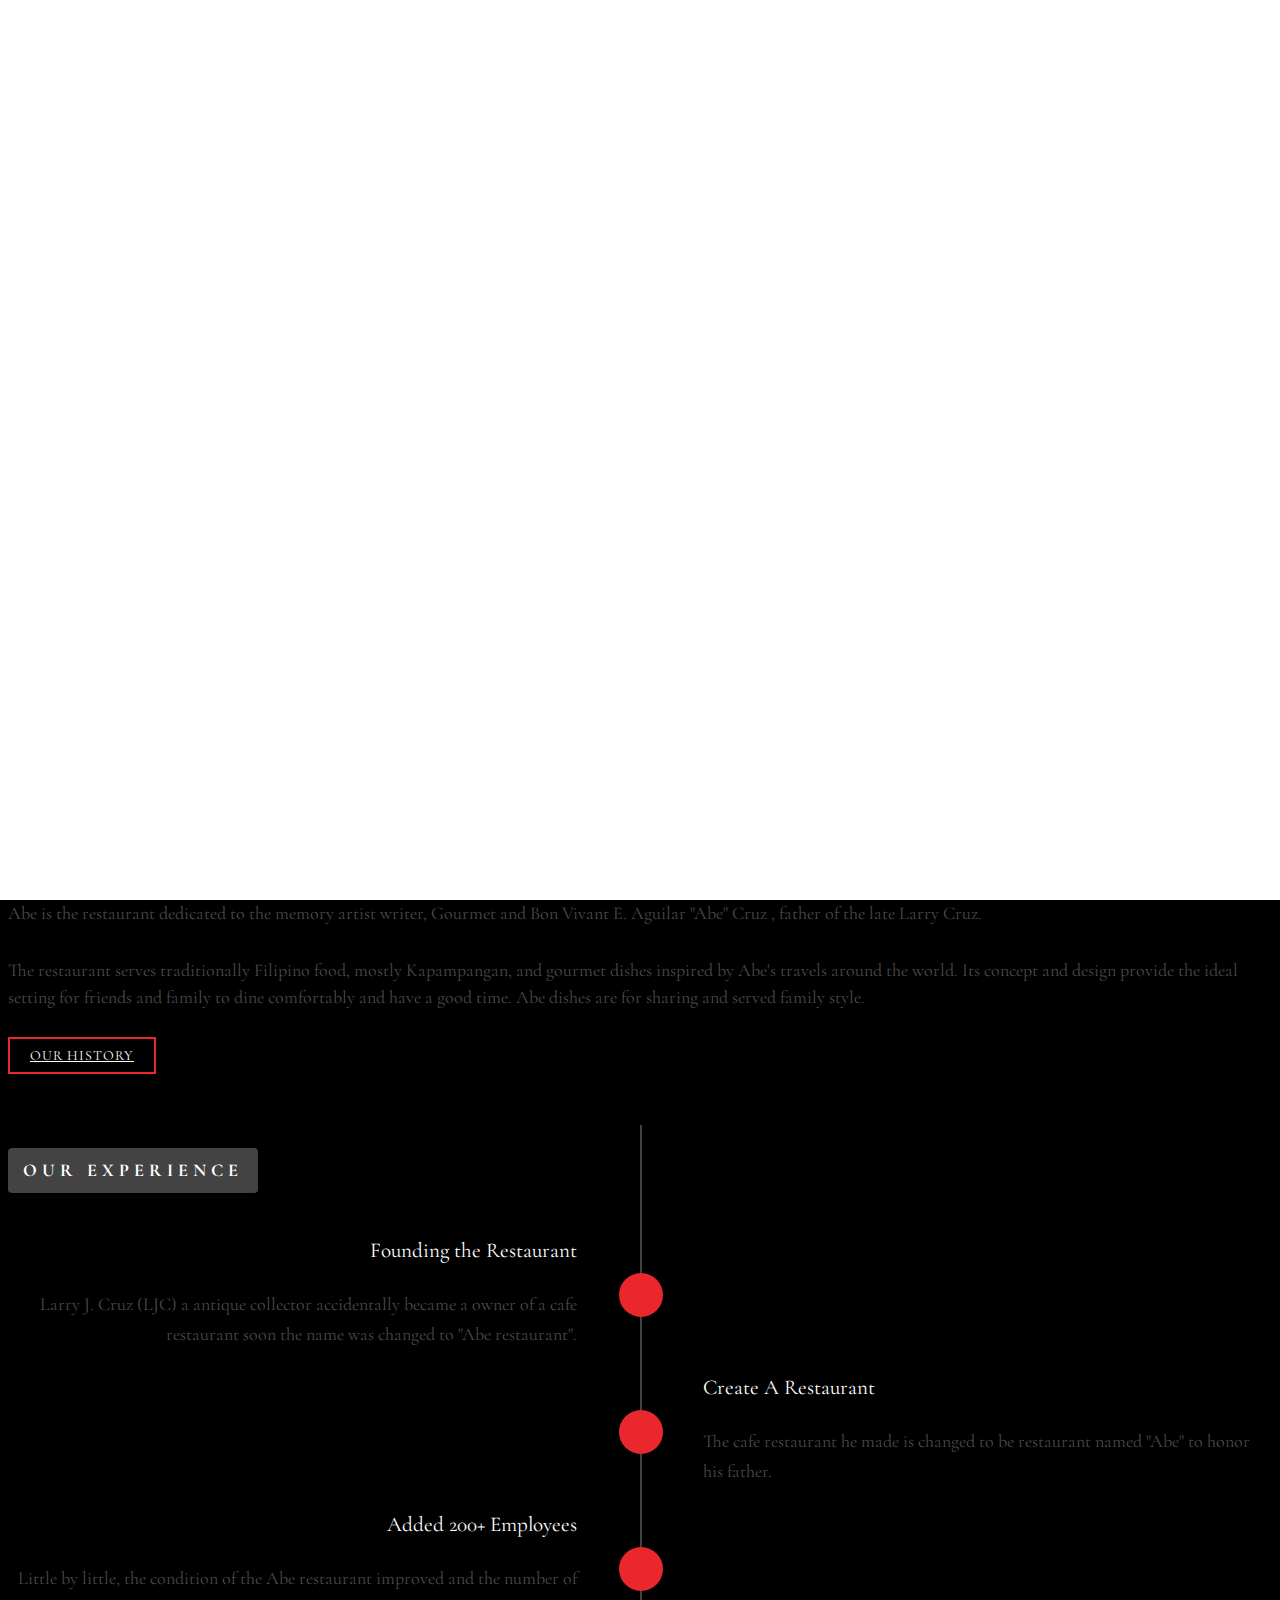
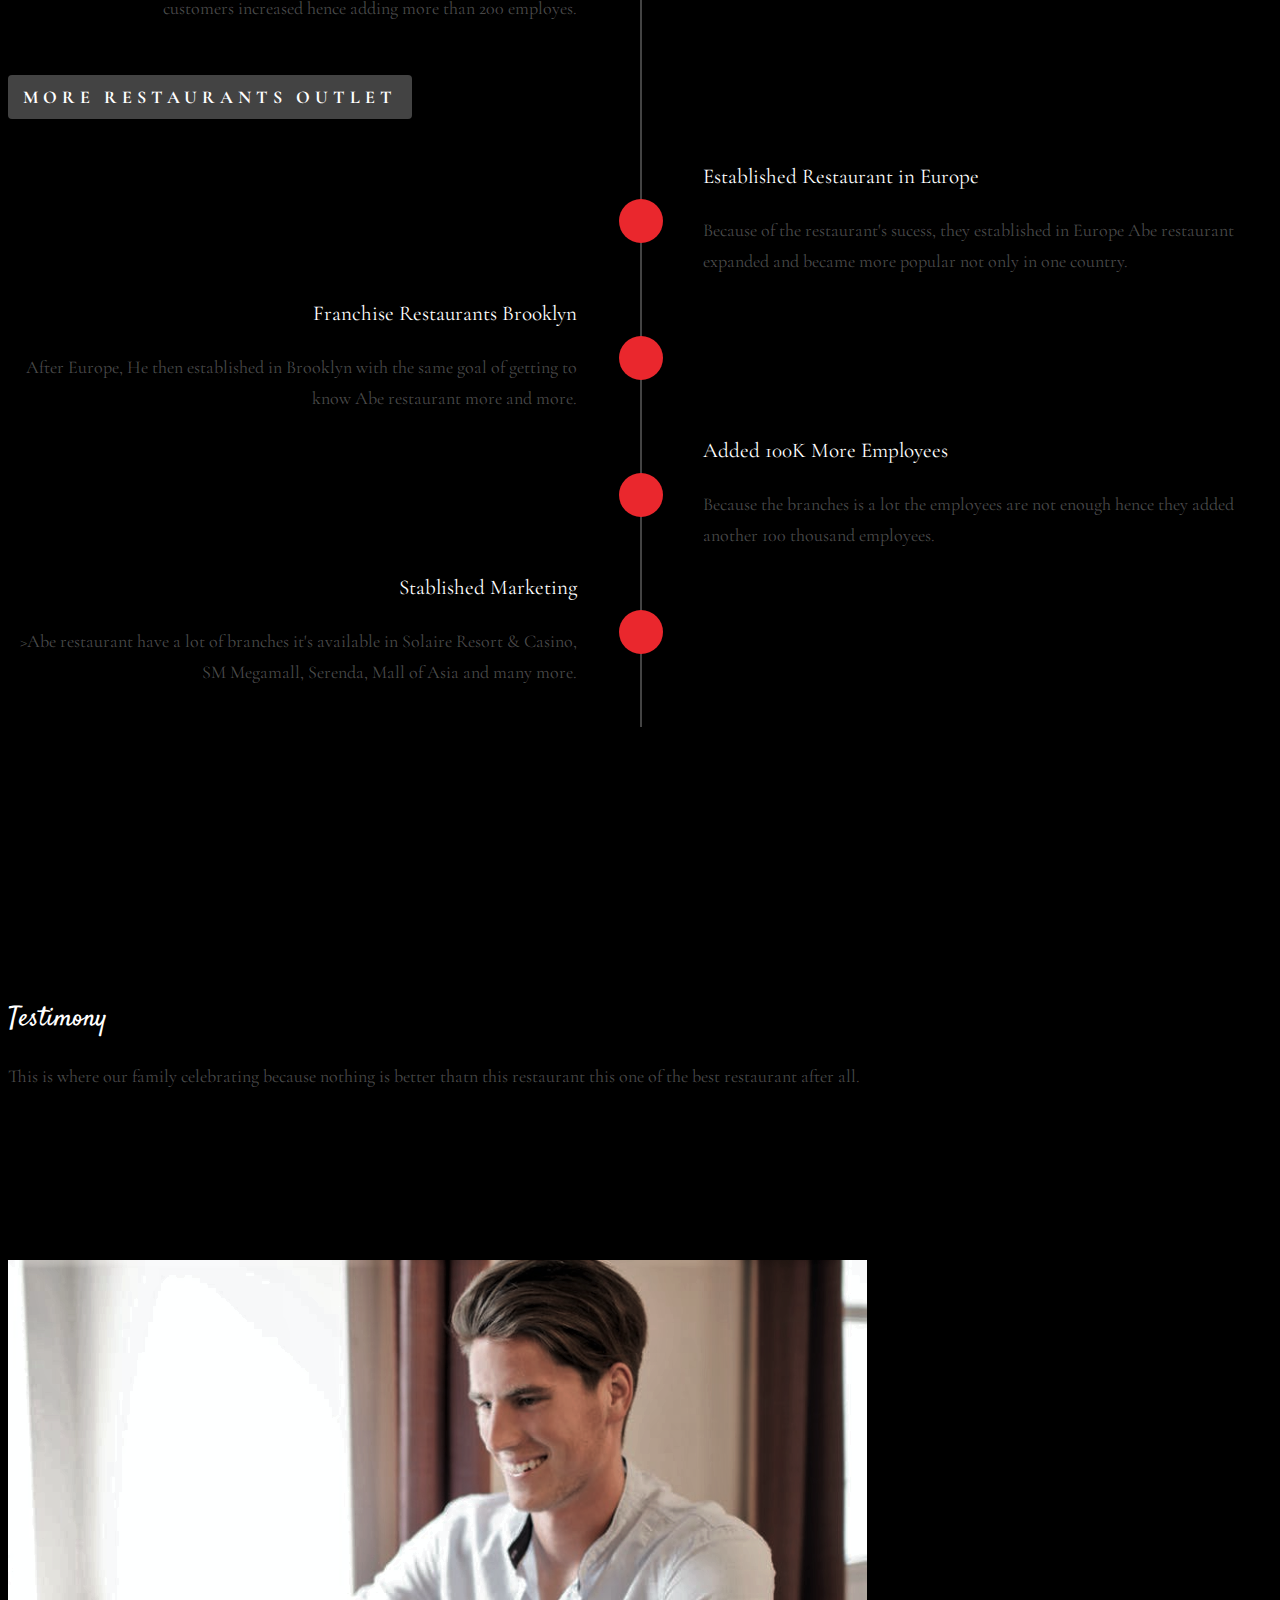
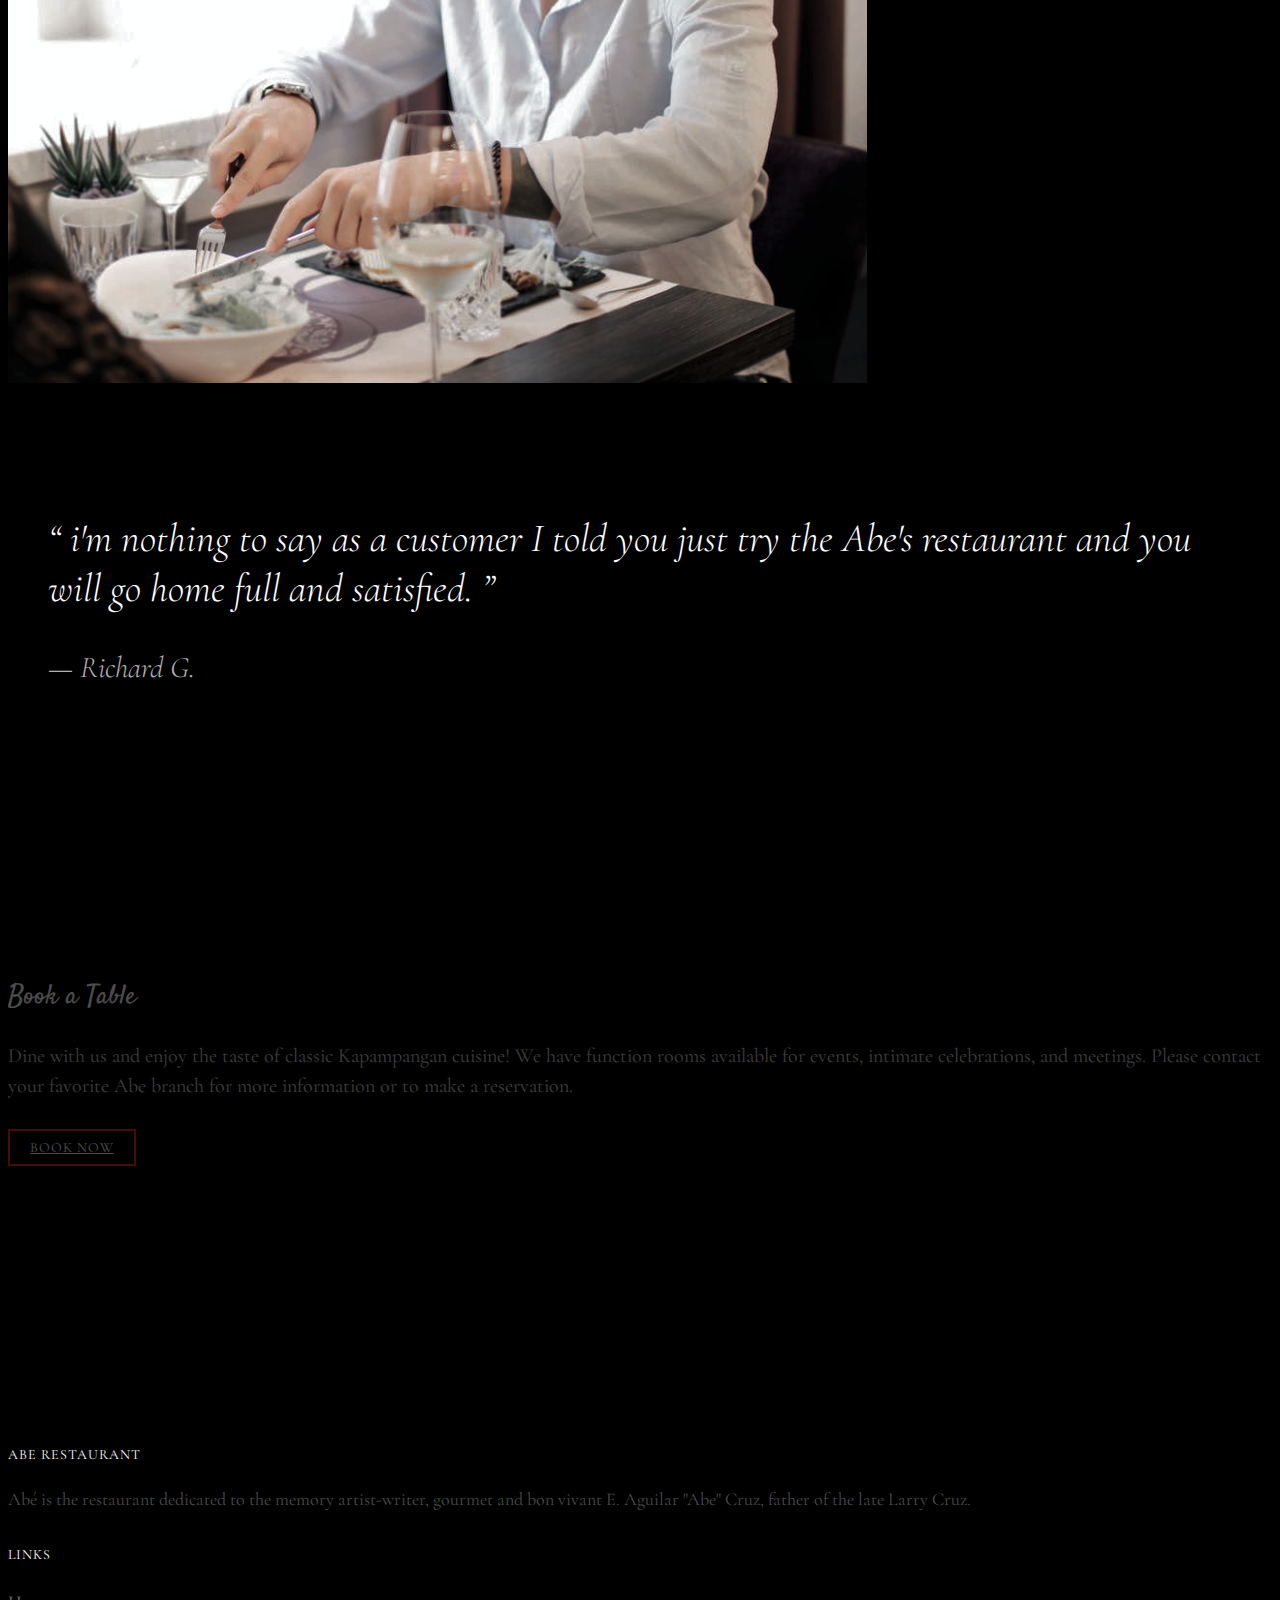
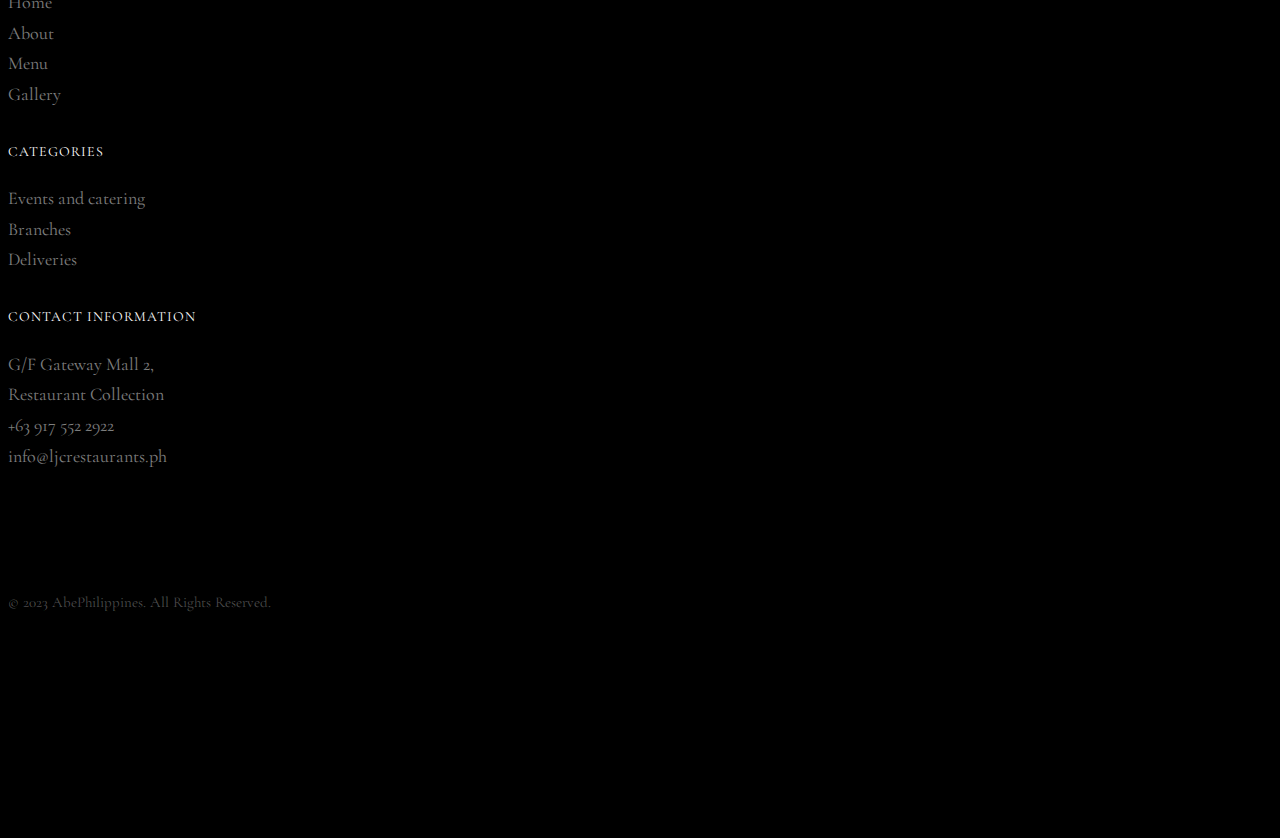
==== commit fe4ee390: "Add files via upload" ====
--- a/about.html
+++ b/about.html
@@ -67,7 +67,10 @@
 			<div class="container">
 				<div class="row">
 					<div class="col-xs-12 text-center logo-wrap">
-						<div id="fh5co-logo"><a href="index.html">Abe Restaurant<span>.</span></a></div>
+						<div class="logo-wrapper">
+							<img class="logo" src="images/logo.jpg">
+						</div>
+						<div id="fh5co-logo"><a href="index.html">Abe Restaurant</a></div>
 					</div>
 					<div class="col-xs-12 text-center menu-1 menu-wrap">
 						<ul>
@@ -92,7 +95,7 @@
 		<!-- </div> -->
 	</nav>
 
-	<header id="fh5co-header" class="fh5co-cover js-fullheight" role="banner" style="background-image: url(images/hero_1.jpeg);" data-stellar-background-ratio="0.5">
+	<header id="fh5co-header" class="fh5co-cover js-fullheight" role="banner" style="background-image: url(images/heroimg_1.jpg);" data-stellar-background-ratio="0.5">
 		<div class="overlay"></div>
 		<div class="container">
 			<div class="row">
@@ -100,7 +103,7 @@
 					<div class="display-t js-fullheight">
 						<div class="display-tc js-fullheight animate-box" data-animate-effect="fadeIn">
 							<h1>About <em>our</em> Restaurant</h1>
-							<h2>Brought to you by <a href="http://freehtml5.co/" target="_blank">freehtml5.co</a></h2>
+							<h2>Filipino - Family - Style Restaurant</a></h2>
 						</div>
 					</div>
 				</div>
@@ -117,8 +120,8 @@
 				<div class="col-md-5 col-md-push-1 animate-box">
 					<div class="section-heading">
 						<h2>The Restaurant</h2>
-						<p>Lorem ipsum dolor sit amet, consectetur adipisicing elit. Repudiandae neque quisquam at deserunt ab praesentium architecto tempore saepe animi voluptatem molestias, eveniet aut laudantium alias, laboriosam excepturi, et numquam? Atque tempore iure tenetur perspiciatis, aliquam, asperiores aut odio accusamus, unde libero dignissimos quod aliquid neque et illo vero nesciunt. Sunt!</p>
-						<p>Lorem ipsum dolor sit amet, consectetur adipisicing elit. Nam iure reprehenderit nihil nobis laboriosam beatae assumenda tempore, magni ducimus abentey.</p>
+						<p>Abe is the restaurant dedicated to the memory artist writer, Gourmet and Bon Vivant E. Aguilar "Abe" Cruz , father of the late Larry Cruz.</p>
+						<p>The restaurant serves traditionally Filipino food, mostly Kapampangan, and gourmet dishes inspired by Abe's travels around the world. Its concept and design provide the ideal setting for friends and family to dine comfortably and have a good time. Abe dishes are for sharing and served family style.</p>
 						<p><a href="#" class="btn btn-primary btn-outline">Our History</a></p>
 					</div>
 				</div>
@@ -129,8 +132,6 @@
 	<div id="fh5co-timeline">
 		<div class="container">
 			<div class="row">
-
-
 				<div class="col-md-12 col-md-offset-0">
 					<ul class="timeline animate-box">
 						<li class="timeline-heading text-center animate-box">
@@ -140,7 +141,7 @@
 							<div class="timeline-badge"><i class="icon-genius"></i></div>
 							<div class="timeline-panel">
 								<div class="timeline-heading">
-									<h3 class="timeline-title">The Founders Meet</h3>
+									<h3 class="timeline-title">Founding the Restaurant</h3>
 								
 								</div>
 								<div class="timeline-body">
@@ -179,7 +180,7 @@
 							<div class="timeline-badge"><i class="icon-genius"></i></div>
 							<div class="timeline-panel">
 								<div class="timeline-heading">
-									<h3 class="timeline-title">Stablished Restaurant in Europe</h3>
+									<h3 class="timeline-title">Established Restaurant in Europe</h3>
 								</div>
 								<div class="timeline-body">
 									<p>Because of the restaurant's sucess, they established in Europe Abe restaurant expanded and became more popular not only in one country.</p>
@@ -215,7 +216,7 @@
 									<h3 class="timeline-title">Stablished Marketing</h3>
 								</div>
 								<div class="timeline-body">
-									<p>Abe restaurant have a lot of branches it's available in Solaire Resort & Casino, SM Megamall, Serenda, Mall of Asia and many more.</p>
+									<p>>Abe restaurant have a lot of branches it's available in Solaire Resort & Casino, SM Megamall, Serenda, Mall of Asia and many more.</p>
 								</div>
 							</div>
 						</li>
@@ -225,7 +226,6 @@
 		</div>
 	</div>
 
-	<!-- !!!!!!!!!!!!! -->
 	<div id="fh5co-featured-testimony" class="fh5co-section">
 		<div class="container">
 			<div class="row">
@@ -250,16 +250,15 @@
 			</div>
 		</div>
 	</div>
-
 	
-	<div id="fh5co-started" class="fh5co-section animate-box" style="background-image: url(images/hero_1.jpeg);" data-stellar-background-ratio="0.5">
+	<div id="fh5co-started" class="fh5co-section animate-box" style="background-image: url(images/abedining_room.jpg);" data-stellar-background-ratio="0.5">
 		<div class="overlay"></div>
 		<div class="container">
 			<div class="row animate-box">
 				<div class="col-md-8 col-md-offset-2 text-center fh5co-heading">
 					<h2>Book a Table</h2>
-					<p>Lorem ipsum dolor sit amet, consectetur adipisicing elit. Recusandae enim quae vitae cupiditate, sequi quam ea id dolor reiciendis consectetur repudiandae. Rem quam, repellendus veniam ipsa fuga maxime odio? Eaque!</p>
-					<p><a href="mailto:info@yourdomainname.com" class="btn btn-primary btn-outline">Contact Us</a></p>
+					<p> Dine with us and enjoy the taste of classic Kapampangan cuisine! We have function rooms available for events, intimate celebrations, and meetings. Please contact your favorite Abe branch for more information or to make a reservation. </p>
+					<p><a href="reservation.html" class="btn btn-primary btn-outline">Book Now</a></p>
 				</div>
 			</div>
 		</div>
@@ -269,37 +268,35 @@
 		<div class="container">
 			<div class="row row-pb-md">
 				<div class="col-md-4 fh5co-widget">
-					<h4>Tasty</h4>
-					<p>Facilis ipsum reprehenderit nemo molestias. Aut cum mollitia reprehenderit. Eos cumque dicta adipisci architecto culpa amet.</p>
+					<h4>Abe Restaurant</h4>
+					<p>Abé is the restaurant dedicated to the memory artist-writer, gourmet and bon vivant E. Aguilar "Abe" Cruz, father of the late Larry Cruz.</p>
 				</div>
 				<div class="col-md-2 col-md-push-1 fh5co-widget">
 					<h4>Links</h4>
 					<ul class="fh5co-footer-links">
 						<li><a href="#">Home</a></li>
-						<li><a href="#">Portfolio</a></li>
-						<li><a href="#">Blog</a></li>
 						<li><a href="#">About</a></li>
+						<li><a href="#">Menu</a></li>
+						<li><a href="#">Gallery</a></li>
 					</ul>
 				</div>
-
 				<div class="col-md-2 col-md-push-1 fh5co-widget">
 					<h4>Categories</h4>
 					<ul class="fh5co-footer-links">
-						<li><a href="#">Landing Page</a></li>
-						<li><a href="#">Real Estate</a></li>
-						<li><a href="#">Personal</a></li>
-						<li><a href="#">Business</a></li>
-						<li><a href="#">e-Commerce</a></li>
+						<li><a href="#">Events and catering</a></li>
+						<li><a href="#">Branches</a></li>
+						<li><a href="#">Deliveries</a></li>
 					</ul>
 				</div>
+
+		
 
 				<div class="col-md-4 col-md-push-1 fh5co-widget">
 					<h4>Contact Information</h4>
 					<ul class="fh5co-footer-links">
-						<li>198 West 21th Street, <br> Suite 721 New York NY 10016</li>
-						<li><a href="tel://1234567920">+ 1235 2355 98</a></li>
-						<li><a href="mailto:info@yoursite.com">info@yoursite.com</a></li>
-						<li><a href="http://https://freehtml5.co">freehtml5.co</a></li>
+						<li>G/F Gateway Mall 2, <br> Restaurant Collection</li>
+						<li><a href="tel://0917 552 2922">+63 917 552 2922</a></li>
+						<li><a href="mailto:info@ljcrestaurants.ph">info@ljcrestaurants.ph</a></li>
 					</ul>
 				</div>
 
@@ -308,15 +305,11 @@
 			<div class="row copyright">
 				<div class="col-md-12 text-center">
 					<p>
-						<small class="block">&copy; 2016 Free HTML5. All Rights Reserved.</small> 
-						<small class="block">Designed by <a href="http://freehtml5.co/" target="_blank">FreeHTML5.co</a> Demo Images: <a href="http://unsplash.co/" target="_blank">Unsplash</a></small>
+						<small class="block">&copy; 2023 AbePhilippines. All Rights Reserved.</small> 
 					</p>
 					<p>
 						<ul class="fh5co-social-icons">
-							<li><a href="#"><i class="icon-twitter2"></i></a></li>
-							<li><a href="#"><i class="icon-facebook2"></i></a></li>
-							<li><a href="#"><i class="icon-linkedin2"></i></a></li>
-							<li><a href="#"><i class="icon-dribbble2"></i></a></li>
+							<li><a href="https://www.facebook.com/AbePhilippines"><i class="icon-facebook2"></i></a></li>
 						</ul>
 					</p>
 				</div>
--- a/css/style.css
+++ b/css/style.css
@@ -134,6 +134,16 @@
     background: transparent;
   }
 }
+
+.logo-wrapper {
+  position: relative;
+  float: left;
+}
+
+.logo {
+  border-radius: 50%;
+}
+
 .fh5co-nav #fh5co-logo {
   font-size: 32px;
   margin: 0;
@@ -453,7 +463,7 @@
 #fh5co-header .display-tc .form-inline .form-group .form-control,
 .fh5co-cover .display-tc .form-inline .form-group .form-control {
   width: 100%;
-  background: white;
+  background: #fff;
   border: none;
 }
 
@@ -1810,14 +1820,13 @@
   font-size: 20px;
   font-weight: 300;
   font-family: "Satisfy", cursive;
-  color: white;
+  color: #fff;
 }
 .form-control:active,
 .form-control:focus {
   outline: none;
   box-shadow: none;
-  border-color: #ffffff;
-  background-color: black;
+  border-color: #fff;
 }
 
 textarea {
@@ -1864,3 +1873,15 @@
 }
 
 /*# sourceMappingURL=style.css.map */
+
+.img-container {
+  width: 35%;
+  margin-right: 25px;
+}
+
+.contact_img {
+  display: block;
+  margin-left: auto;
+  margin-right: auto;
+  width: 500%;
+}
